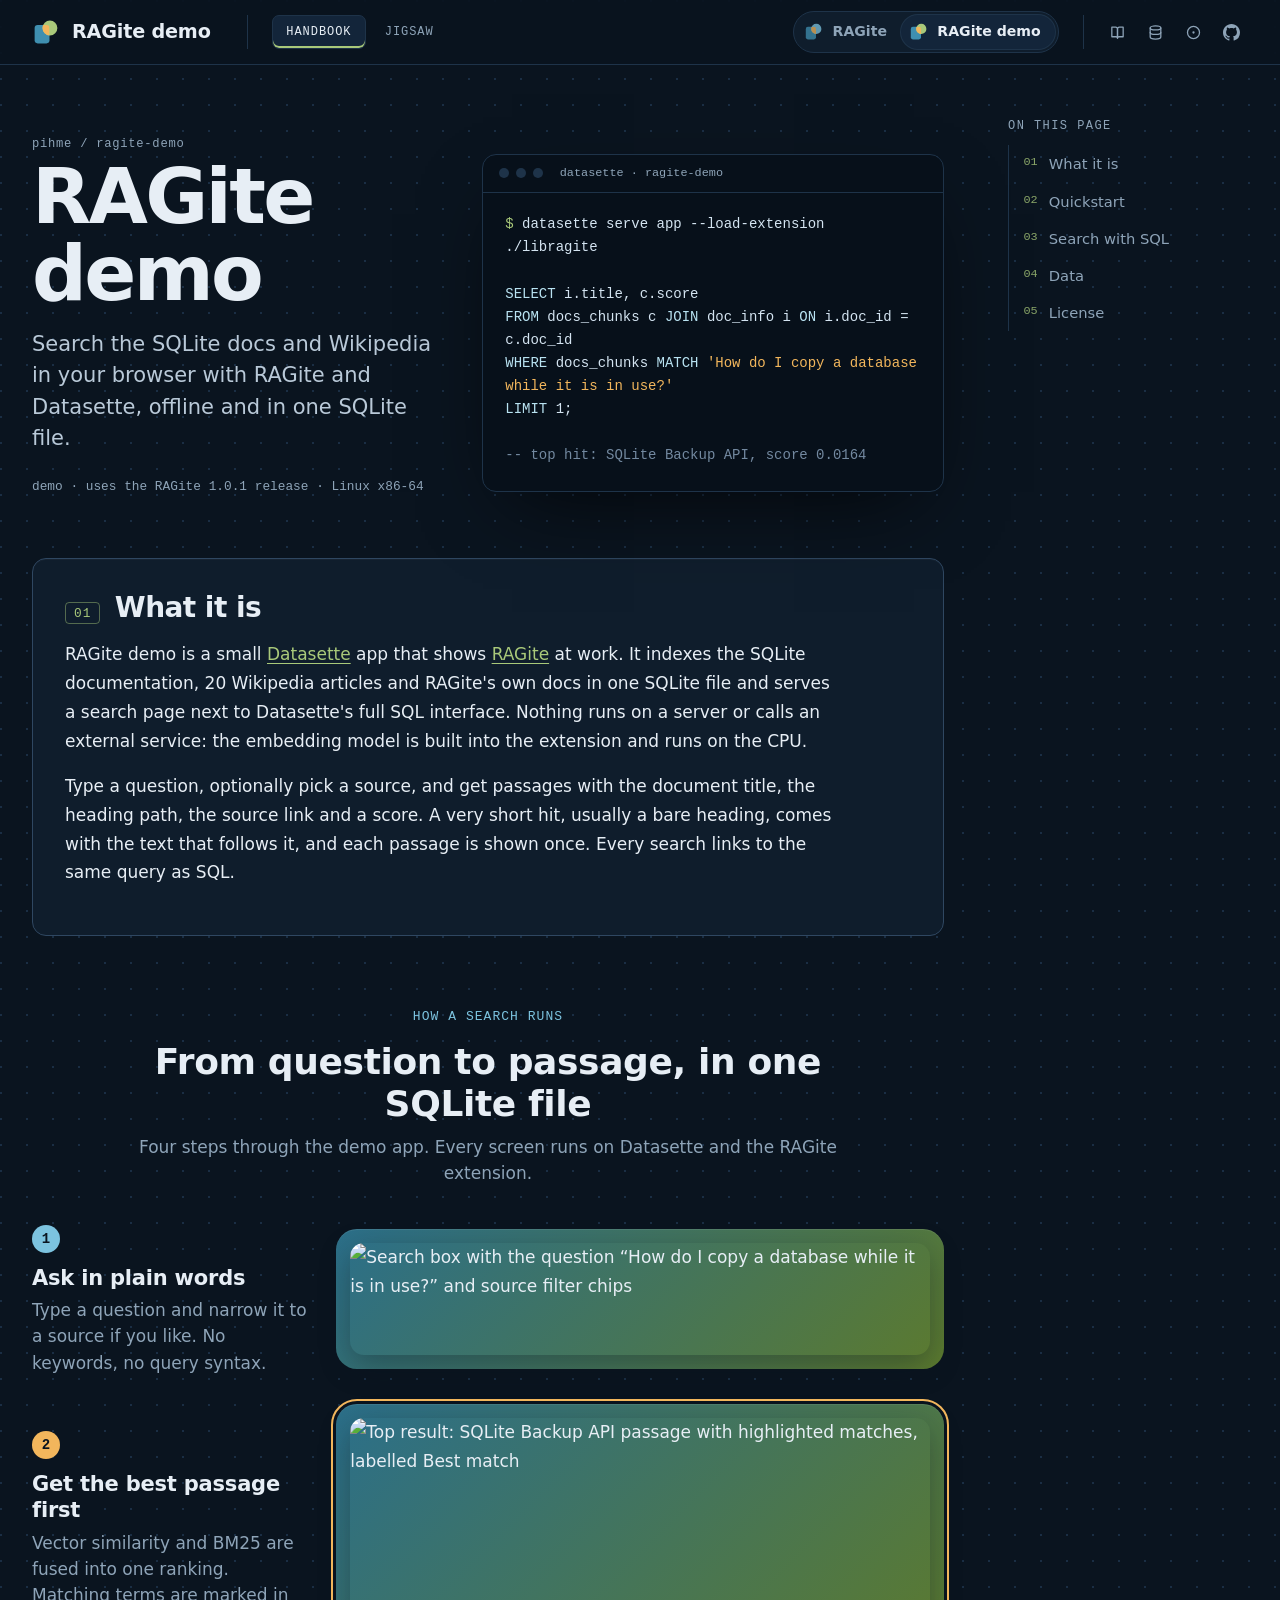
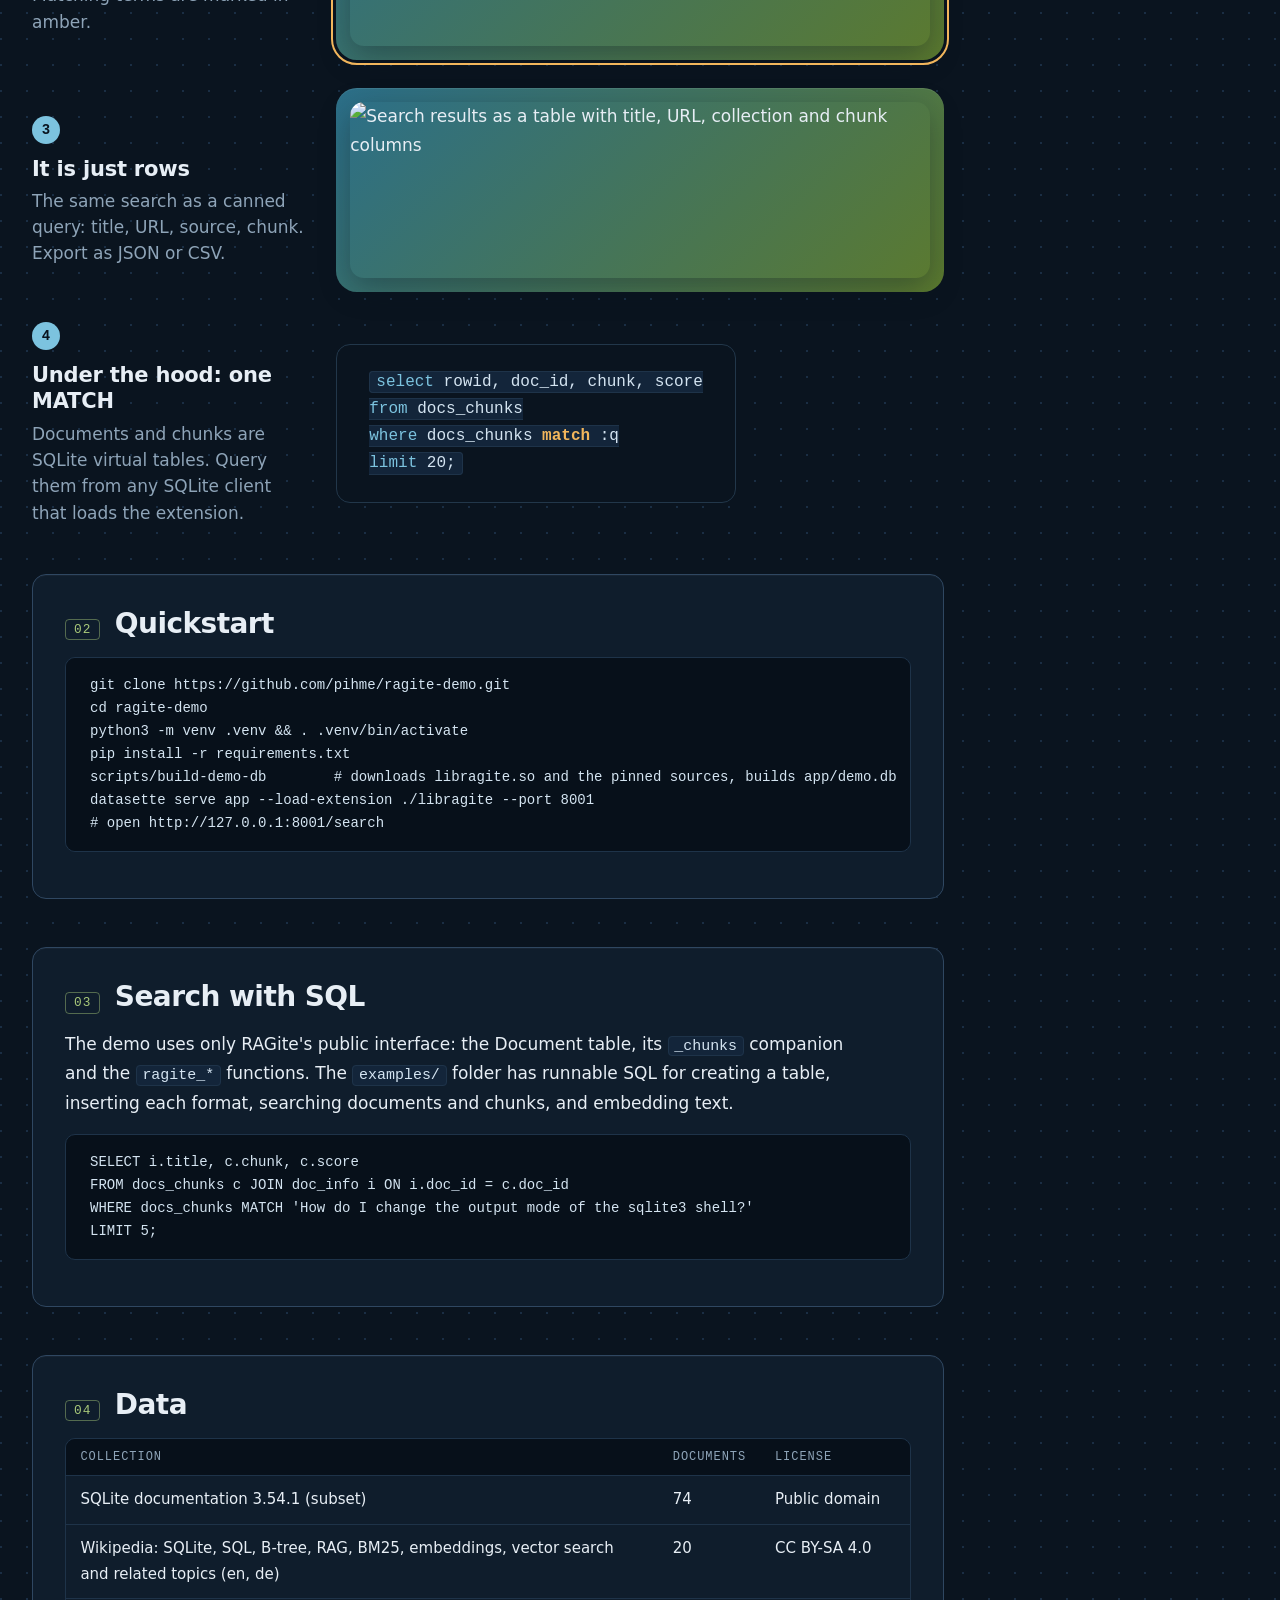
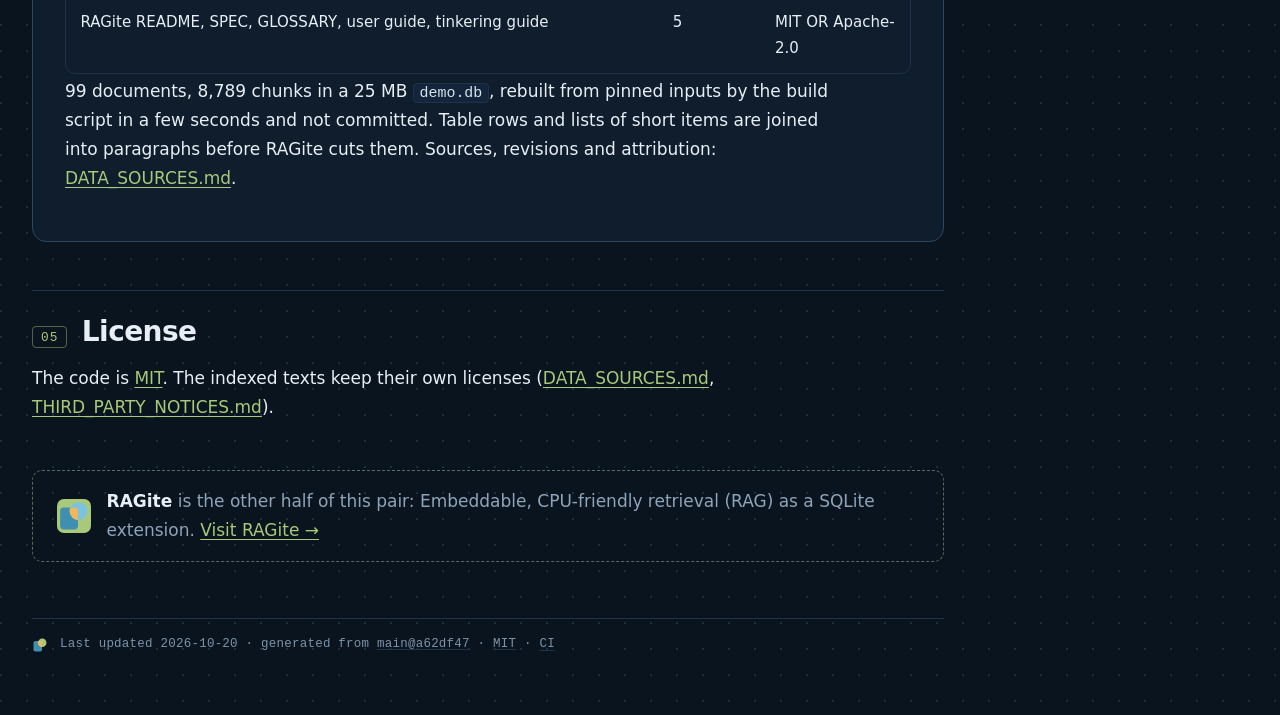
==== index.html @ e9916084 "site: update from a62df47 (ragite-demo 1.0.0, RAGite 1.0.1)" ====
<!doctype html><html lang="en"><head><meta charset="utf-8"><meta name="viewport" content="width=device-width,initial-scale=1"><title>RAGite demo — RAGite search in the browser</title><meta name="description" content="Search the SQLite docs and Wikipedia in your browser with RAGite and Datasette, offline and in one SQLite file."><link rel="icon" href="favicon.ico" sizes="16x16 32x32 48x48"><link rel="icon" href="favicon.svg" type="image/svg+xml"><link rel="icon" href="favicon.png" sizes="32x32" type="image/png"><link rel="apple-touch-icon" href="apple-touch-icon.png"><link rel="manifest" href="site.webmanifest"><meta name="theme-color" content="#0a141f"><meta name="color-scheme" content="dark"><link rel="preload" href="/ragite-demo/assets/space-grotesk.woff2" as="font" type="font/woff2" crossorigin><style>@font-face{font-family:"Space Grotesk";src:url(/ragite-demo/assets/space-grotesk.woff2) format("woff2");font-weight:300 700;font-display:swap}
@font-face{font-family:"Geist";src:url(/ragite-demo/assets/geist.woff2) format("woff2");font-weight:100 900;font-display:swap}
@font-face{font-family:"Geist Mono";src:url(/ragite-demo/assets/geist-mono.woff2) format("woff2");font-weight:100 900;font-display:swap}
:root{color-scheme:dark;
--rg-bg:#0a141f;--rg-bg-dots:#1a2e44;--rg-surface:#0f1d2c;--rg-surface-2:#13253a;--rg-code-bg:#07101a;
--rg-line:#1e3349;--rg-line-strong:#56779a;--rg-header-bg:color-mix(in srgb,var(--rg-bg) 88%,transparent);
--rg-text:#e7eef5;--rg-text-soft:#b9c9d8;--rg-muted:#8ea4b8;--rg-subtle:#7d93a8;
--rg-accent:#a9c97a;--rg-accent-strong:#3f8fb0;--rg-on-accent:#06111b;--rg-link:var(--rg-accent);--rg-focus:var(--rg-accent);
--rg-hit:#f2b65c;--rg-hit-bg:#2f2e29;--rg-on-hit:#0a141f;
--rg-code-text:#d4e4f1;--rg-code-prompt:var(--rg-accent);--rg-code-keyword:#b9e3f2;--rg-code-string:#9fe0b5;--rg-code-comment:#7389a0;
--rg-pair-accent:#7cc3df;
--rg-logo-doc:#3f8fb0;--rg-logo-lens:#7cc3df;--rg-logo-lens-demo:#a9c97a;--rg-logo-hit:#f2b65c;
--rg-font-display:"Space Grotesk",system-ui,-apple-system,"Segoe UI",sans-serif;
--rg-font-body:"Geist",system-ui,-apple-system,"Segoe UI",Roboto,sans-serif;
--rg-font-mono:"Geist Mono",ui-monospace,SFMono-Regular,Menlo,Consolas,monospace;
--rg-fs-hero:clamp(3.5rem,6vw,5.25rem);--rg-fs-1:2.75rem;--rg-fs-2:1.75rem;--rg-fs-3:1.25rem;--rg-fs-lead:1.3125rem;
--rg-fs-body:1.0625rem;--rg-fs-small:.9375rem;--rg-fs-code:.875rem;--rg-fs-label:.75rem;--rg-fs-micro:.78rem;
--rg-space-1:.25rem;--rg-space-2:.5rem;--rg-space-3:.75rem;--rg-space-4:1rem;--rg-space-5:1.5rem;--rg-space-6:2rem;--rg-space-7:3rem;--rg-space-8:4rem;--rg-space-9:6rem;
--rg-radius-xs:4px;--rg-radius-sm:7px;--rg-radius-md:10px;--rg-radius-lg:14px;--rg-radius-pill:999px;--rg-header-h:64px;
/* old short names, kept as aliases for one release */
--acc:var(--rg-accent);--bg:var(--rg-bg);--panel:var(--rg-surface);--panel2:var(--rg-surface-2);--fg:var(--rg-text);--mut:var(--rg-muted);
--line:var(--rg-line);--code:var(--rg-code-bg);--on-acc:var(--rg-on-accent);--sans:var(--rg-font-body);--mono:var(--rg-font-mono)}
*{box-sizing:border-box}html{scroll-behavior:smooth}body{margin:0}
table{width:100%;border-collapse:collapse}img{max-width:100%}
body{background:var(--rg-bg) radial-gradient(circle at 1px 1px,var(--rg-bg-dots) 1px,transparent 1.4px) 0 0/26px 26px;color:var(--rg-text);font:400 var(--rg-fs-body)/1.7 var(--rg-font-body);-webkit-font-smoothing:antialiased}
h1,h2,h3,.tp-brand{font-family:var(--rg-font-display)}
a{color:var(--rg-link);text-underline-offset:.18em;text-decoration-thickness:1px}
code{font-family:var(--rg-font-mono);font-size:.88em}
:focus-visible{outline:2px solid var(--rg-focus);outline-offset:2px}
::selection{background:var(--rg-hit-bg);color:var(--rg-text)}
mark{background:var(--rg-hit-bg);color:inherit;box-shadow:inset 0 -2px 0 var(--rg-hit);border-radius:3px;padding:0 .15em}
.tp-top{position:sticky;top:0;z-index:5;background:var(--rg-header-bg);backdrop-filter:blur(10px);border-bottom:1px solid var(--rg-line)}
.tp-in{max-width:1440px;margin:0 auto;padding:0 var(--rg-space-6);height:var(--rg-header-h);display:flex;align-items:center;gap:var(--rg-space-5)}
.tp-brand{display:flex;align-items:center;gap:.75rem;color:var(--rg-text);text-decoration:none;font-weight:600;font-size:1.2rem;letter-spacing:-.01em;flex:none}
.tp-logo{width:28px;height:28px;flex:none;display:block}
.tp-mark{display:inline-grid;place-items:center;width:2.1rem;height:2.1rem;border-radius:var(--rg-radius-sm);background:var(--rg-accent);color:var(--rg-on-accent);font:700 1.05rem var(--rg-font-mono);flex:none}
.tp-id{display:flex;flex-direction:column;justify-content:center;gap:.05rem;line-height:1.2}.tp-brand .tp-id b{font-weight:600}
.tp-kick{font:500 .64rem var(--rg-font-mono);color:var(--rg-muted);letter-spacing:.07em;text-transform:uppercase;white-space:nowrap}
.tp-tabs{display:flex;gap:var(--rg-space-1);margin-left:var(--rg-space-3);padding-left:var(--rg-space-5);border-left:1px solid var(--rg-line);height:34px;align-items:center}
.tp-tabs a{font:500 var(--rg-fs-label) var(--rg-font-mono);letter-spacing:.08em;text-transform:uppercase;color:var(--rg-muted);text-decoration:none;padding:0 .85rem;height:34px;display:inline-flex;align-items:center;border-radius:var(--rg-radius-sm);border:1px solid transparent;white-space:nowrap}
.tp-tabs a:hover{color:var(--rg-text);border-color:var(--rg-line)}.tp-tabs a.on{color:var(--rg-text);background:var(--rg-surface-2);border-color:var(--rg-line);box-shadow:inset 0 -2px 0 var(--rg-accent)}
.tp-pair{margin-left:auto;display:flex;align-items:center;gap:var(--rg-space-2);height:34px}
.tp-pair-l{font:500 .7rem var(--rg-font-mono);letter-spacing:.1em;text-transform:uppercase;color:var(--rg-muted)}
.tp-seg{display:flex;border:1px solid var(--rg-line);border-radius:var(--rg-radius-pill);padding:3px;background:var(--rg-surface)}
.tp-seg a{display:flex;align-items:center;gap:.45rem;padding:.3rem .9rem .3rem .35rem;border-radius:var(--rg-radius-pill);color:var(--rg-muted);text-decoration:none;font-weight:600;font-size:.88rem;font-family:var(--rg-font-display);white-space:nowrap}
.tp-seg .tp-chip{display:inline-grid;place-items:center;width:1.45rem;height:1.45rem;border-radius:50%;font:700 .72rem var(--rg-font-mono);color:var(--rg-on-accent);opacity:.75}
.tp-seg .tp-chip.tp-logo{width:1.45rem;height:1.45rem;padding:2px;background:none;border-radius:0}
.tp-seg a.on{background:var(--rg-surface-2);color:var(--rg-text);box-shadow:0 0 0 1px var(--rg-line)}.tp-seg a.on .tp-chip{opacity:1}
.tp-ext{display:flex;align-items:center;gap:var(--rg-space-1);padding-left:var(--rg-space-4);border-left:1px solid var(--rg-line);height:34px}
.tp-ib{position:relative;display:inline-grid;place-items:center;width:34px;height:34px;border-radius:var(--rg-radius-sm);color:var(--rg-muted);border:1px solid transparent;text-decoration:none;transition:color .15s,background .15s,border-color .15s}
.tp-ib svg{width:17px;height:17px;display:block}
.tp-ib:hover,.tp-ib:focus-visible{color:var(--rg-text);background:var(--rg-surface);border-color:var(--rg-line);outline:none}
.tp-ib:focus-visible{box-shadow:0 0 0 2px var(--rg-focus)}
.tp-ib::after{content:attr(data-tip);position:absolute;top:calc(100% + 9px);left:50%;transform:translate(-50%,-3px);white-space:nowrap;padding:.28rem .55rem;border-radius:var(--rg-radius-xs);background:var(--rg-text);color:var(--rg-bg);font:500 .72rem/1.3 var(--rg-font-mono);letter-spacing:.02em;opacity:0;pointer-events:none;transition:opacity .12s,transform .12s;z-index:9}
.tp-ib:hover::after,.tp-ib:focus-visible::after{opacity:1;transform:translate(-50%,0)}
.tp-ext .tp-ib:last-child::after{left:auto;right:0;transform:translate(0,-3px)}.tp-ext .tp-ib:last-child:hover::after,.tp-ext .tp-ib:last-child:focus-visible::after{transform:none}
.tp-wrap{max-width:1440px;margin:0 auto;padding:0 var(--rg-space-6);display:grid;grid-template-columns:minmax(0,1fr) 240px;gap:var(--rg-space-8)}
main{min-width:0;padding:var(--rg-space-7) 0 var(--rg-space-8)}
.tp-toc{position:sticky;top:var(--rg-header-h);align-self:start;padding:3.4rem 0 var(--rg-space-6);max-height:calc(100vh - var(--rg-header-h));overflow:auto}
.tp-toc h4{font:500 var(--rg-fs-label) var(--rg-font-mono);letter-spacing:.12em;text-transform:uppercase;color:var(--rg-muted);margin:0 0 var(--rg-space-3)}
.tp-toc a{display:flex;gap:.7rem;padding:.38rem 0 .38rem .9rem;border-left:1px solid var(--rg-line);color:var(--rg-muted);text-decoration:none;font-size:.92rem}
.tp-toc a b{font:500 .74rem/1.9 var(--rg-font-mono);color:var(--rg-accent);opacity:.8}.tp-toc a:hover{color:var(--rg-text);border-left-color:var(--rg-accent)}
.crumb{font:500 .76rem var(--rg-font-mono);letter-spacing:.06em;color:var(--rg-muted);text-transform:lowercase}.crumb a{color:var(--rg-muted)}
h1{font-size:var(--rg-fs-1);font-weight:700;letter-spacing:-.03em;line-height:1.05;margin:var(--rg-space-2) 0 var(--rg-space-4)}
.lead{font-size:var(--rg-fs-lead);line-height:1.5;color:var(--rg-text-soft);max-width:46rem;margin:0 0 var(--rg-space-5);font-weight:400}
section{margin-top:var(--rg-space-7);padding:var(--rg-space-6);background:var(--rg-surface);border:1px solid color-mix(in srgb,var(--rg-line) 70%,var(--rg-line-strong));border-radius:var(--rg-radius-lg);box-shadow:inset 0 1px 0 rgba(255,255,255,.03)}
section.plain{background:none;border:0;border-top:1px solid var(--rg-line);border-radius:0;box-shadow:none;padding:var(--rg-space-5) 0 0}
section p{max-width:72ch}
h2{font-size:var(--rg-fs-2);font-weight:600;line-height:1.2;letter-spacing:-.02em;margin:0 0 var(--rg-space-4);display:flex;align-items:baseline;gap:.9rem}
h2 .num{font:500 .8rem var(--rg-font-mono);color:var(--rg-accent);letter-spacing:.08em;padding:.15rem .5rem;border:1px solid color-mix(in srgb,var(--rg-accent) 45%,transparent);border-radius:var(--rg-radius-xs)}
h3{font-size:var(--rg-fs-3);font-weight:600;line-height:1.3;letter-spacing:-.01em;margin:var(--rg-space-4) 0 var(--rg-space-1)}
p{margin:.2rem 0 var(--rg-space-4)}
.grid{display:grid;grid-template-columns:1fr 1fr;gap:var(--rg-space-4)}.card{padding:var(--rg-space-4) var(--rg-space-5);border:1px solid var(--rg-line);border-radius:var(--rg-radius-md);background:var(--rg-code-bg)}
.card h3{margin:0 0 var(--rg-space-1);color:var(--rg-accent)}.card p{margin:0;color:var(--rg-muted);font-size:var(--rg-fs-small)}
pre{background:var(--rg-code-bg);border:1px solid var(--rg-line);border-radius:var(--rg-radius-md);padding:var(--rg-space-4) var(--rg-space-5);font-size:var(--rg-fs-code);line-height:1.65;overflow-x:auto;position:relative;tab-size:2}
pre code{font-size:inherit;color:var(--rg-code-text)}
p code,li code,td code{background:var(--rg-surface-2);color:var(--rg-code-text);padding:.08em .38em;border-radius:var(--rg-radius-xs);border:1px solid var(--rg-line)}
.tbl{overflow-x:auto;border:1px solid var(--rg-line);border-radius:var(--rg-radius-md)}
th,td{text-align:left;padding:.7rem .9rem;border-bottom:1px solid var(--rg-line);vertical-align:top;font-size:var(--rg-fs-small)}
th{font:500 var(--rg-fs-label) var(--rg-font-mono);letter-spacing:.08em;text-transform:uppercase;color:var(--rg-muted);background:var(--rg-code-bg)}tr:last-child td{border-bottom:0}
@media(min-width:1101px){td:first-child code{white-space:nowrap}}
.note{border:1px solid color-mix(in srgb,var(--rg-accent) 40%,transparent);background:color-mix(in srgb,var(--rg-accent) 8%,transparent);border-left:3px solid var(--rg-accent);border-radius:var(--rg-radius-md);padding:var(--rg-space-4) var(--rg-space-5);font-size:var(--rg-fs-small)}
.note strong{color:var(--rg-text)}
.note--caution{border-color:var(--rg-line-strong);border-left-color:var(--rg-hit)}
.badges{font:500 .8rem var(--rg-font-mono);color:var(--rg-muted)}
.rg-btn{display:inline-flex;align-items:center;gap:.5rem;height:40px;padding:0 1rem;border-radius:var(--rg-radius-sm);font:600 .9375rem/1 var(--rg-font-display);text-decoration:none;border:1px solid transparent}
.rg-btn--primary{background:var(--rg-accent);color:var(--rg-on-accent)}.rg-btn--primary:hover{background:color-mix(in srgb,var(--rg-accent) 85%,var(--rg-text))}
.rg-btn--secondary{color:var(--rg-text);border-color:var(--rg-line-strong);background:transparent}.rg-btn--secondary:hover{background:var(--rg-surface-2)}
footer{margin-top:3.5rem;padding-top:var(--rg-space-4);border-top:1px solid var(--rg-line);color:var(--rg-subtle);font:400 var(--rg-fs-micro)/1.6 var(--rg-font-mono);letter-spacing:.02em;display:flex;align-items:center;gap:var(--rg-space-3)}
footer .tp-logo{width:16px;height:16px}
footer a{color:inherit;text-decoration-color:var(--rg-line)}footer a:hover{color:var(--rg-text)}footer code{font-size:inherit}
.tp-ci{color:inherit;text-decoration:underline;text-decoration-color:var(--rg-line);text-underline-offset:.25em}
.tp-hero{display:grid;grid-template-columns:minmax(0,1fr) minmax(0,1.15fr);gap:var(--rg-space-7);align-items:center;padding:var(--rg-space-5) 0 0}
.tp-hero h1{font-size:var(--rg-fs-hero);line-height:1;letter-spacing:-.035em}
.tp-con{border:1px solid var(--rg-line);border-radius:var(--rg-radius-lg);background:var(--rg-code-bg);box-shadow:0 30px 80px -30px rgba(0,0,0,.8);overflow:hidden}
.tp-con-h{display:flex;align-items:center;gap:.45rem;padding:.7rem 1rem;border-bottom:1px solid var(--rg-line);font:500 .74rem var(--rg-font-mono);color:var(--rg-muted)}
.tp-con-h i{width:.62rem;height:.62rem;border-radius:50%;background:var(--rg-line)}.tp-con-h span{margin-left:.6rem}
.tp-con pre{margin:0;border:0;border-radius:0;background:transparent;padding:1.3rem 1.4rem 1.5rem;font-size:var(--rg-fs-code);white-space:pre-wrap;overflow-wrap:anywhere}
@media(max-width:1360px){.tp-pair-l{display:none}}@media(max-width:1280px){.tp-kick{display:none}}
.tp-con .pr{color:var(--rg-code-prompt)}.tp-con .kw{color:var(--rg-code-keyword)}.tp-con .str{color:var(--rg-code-string)}.tp-con .cm{color:var(--rg-code-comment)}.tp-con .hit{color:var(--rg-hit)}
.tp-pairnote{display:flex;align-items:center;gap:var(--rg-space-4);margin-top:var(--rg-space-7);padding:var(--rg-space-4) var(--rg-space-5);border:1px dashed color-mix(in srgb,var(--rg-accent) 40%,var(--rg-line));border-radius:var(--rg-radius-md);color:var(--rg-muted)}
.tp-pairnote b{color:var(--rg-text)}.tp-pairnote .tp-logo{width:2.1rem;height:2.1rem}
@media(max-width:1100px){.tp-wrap{grid-template-columns:minmax(0,1fr)}.tp-toc{display:none}.tp-hero{grid-template-columns:minmax(0,1fr)}.tp-kick{display:none}
.tp-pair-l{display:none}.tp-seg a{padding:.3rem .35rem;font-size:0;gap:0}.tp-tabs{margin-left:0;padding-left:var(--rg-space-3)}.tp-tabs a{padding:0 .55rem}.tp-in{gap:var(--rg-space-3)}.tp-ext{padding-left:var(--rg-space-2)}}
@media(max-width:760px){.tp-in{height:auto;flex-wrap:wrap;padding:var(--rg-space-2) var(--rg-space-4);gap:var(--rg-space-2) var(--rg-space-3)}
.tp-tabs{order:3;width:100%;margin:0;padding:0;border:0;overflow-x:auto}.tp-pair{margin-left:auto}.tp-pair-l{display:none}
.tp-seg a{padding:.3rem .35rem;font-size:0;gap:0}.tp-ext{padding-left:0;border-left:0;gap:0}.tp-ib{width:30px}.tp-wrap{padding:0 var(--rg-space-4)}
.grid{grid-template-columns:1fr}section{padding:var(--rg-space-5)}section.plain{padding:var(--rg-space-5) 0 0}pre{font-size:.8125rem}.tp-toc{top:0}}
@media(prefers-reduced-motion:reduce){html{scroll-behavior:auto}*{transition:none!important}}

.rg-flow{--f-navy:var(--rg-bg);--f-teal:#2b6f8a;--f-cyan:#7cc3df;--f-amber:var(--rg-hit);--f-olive:#5c7a2e;--f-olive-2:#a9c97a;
  --f-ink:var(--rg-text);--f-muted:var(--rg-muted);--f-line:var(--rg-line);--f-surface:var(--rg-surface);font-family:var(--rg-font-body);color:var(--f-ink)}
section.rg-flow{margin-top:var(--rg-space-8);padding:0;background:none;border:0;border-radius:0;box-shadow:none}
.rg-flow__head{max-width:760px;margin:0 auto 36px;text-align:center}.rg-flow__head p{max-width:none}
.rg-flow__eyebrow{font:500 13px/1 var(--rg-font-mono);letter-spacing:.08em;text-transform:uppercase;color:var(--f-cyan)}
.rg-flow h2{display:block;font:700 36px/1.15 var(--rg-font-display);margin:12px 0 10px;letter-spacing:-.01em}
.rg-flow__head p{margin:0;color:var(--f-muted);font-size:17px;line-height:1.55}
.rg-flow__steps{list-style:none;margin:0;padding:0;counter-reset:s;display:grid;gap:28px}
.rg-flow__step{counter-increment:s;display:grid;grid-template-columns:minmax(260px,1fr) 2.2fr;gap:28px;align-items:center}
.rg-flow__text h3{font:600 21px/1.25 var(--rg-font-display);margin:0 0 6px}
.rg-flow__text p{margin:0;color:var(--f-muted);line-height:1.55}
.rg-flow__text::before{content:counter(s);display:inline-grid;place-items:center;width:28px;height:28px;border-radius:14px;margin-bottom:12px;
  font:600 14px/1 var(--rg-font-mono);color:var(--f-navy);background:var(--f-cyan)}
.rg-flow__step--hit .rg-flow__text::before{background:var(--f-amber)}
.rg-flow__shot{margin:0;padding:14px;border-radius:21px;background:linear-gradient(135deg,var(--f-teal),var(--f-olive));box-shadow:0 1px 0 rgba(255,255,255,.08) inset}
.rg-flow__shot img{display:block;width:100%;height:auto;border-radius:14px;box-shadow:0 10px 30px rgba(10,20,31,.35)}
.rg-flow__step--hit .rg-flow__shot{outline:2px solid var(--f-amber);outline-offset:3px}
.rg-flow__code{margin:0;padding:22px 24px;border-radius:14px;background:var(--f-navy);color:#d7e6ef;font:14px/1.6 var(--rg-font-mono);overflow:auto;border:1px solid #22374a}
.rg-flow__code .k{color:var(--f-cyan)}.rg-flow__code .m{color:var(--f-amber);font-weight:600}
.rg-flow__cta{text-align:center;margin-top:32px;max-width:none}
.rg-flow__cta a{color:var(--f-cyan);font-weight:600}
.rg-flow--compact .rg-flow__steps{grid-template-columns:repeat(3,1fr);align-items:start}
.rg-flow--compact .rg-flow__step{grid-template-columns:1fr;gap:16px}
.rg-flow--compact .rg-flow__step .rg-flow__shot{order:-1;padding:10px;border-radius:14px}
.rg-flow--compact .rg-flow__shot img{border-radius:7px;aspect-ratio:826/325;object-fit:contain;object-position:center;background:var(--rg-bg)}
.rg-flow--compact .rg-flow__text h3{font-size:19px}
@media (max-width:900px){.rg-flow h2{font-size:28px}
 .rg-flow__step,.rg-flow--compact .rg-flow__steps{grid-template-columns:1fr}
 .rg-flow__step .rg-flow__shot{order:-1}}
.rg-flow__step--code .rg-flow__code{justify-self:start;width:max-content;max-width:100%;padding:24px 32px;font-size:16px;line-height:1.7}
@media (max-width:900px){.rg-flow__step--code{grid-template-columns:1fr}.rg-flow__step--code .rg-flow__code{width:auto;font-size:14px;padding:18px 20px}}

.period{max-width:none}.period h2{font:700 1.5rem var(--rg-font-display);letter-spacing:-.02em}
.period p{font:1.12rem/1.85 var(--rg-font-body);color:var(--rg-text-soft)}
.period p::first-letter{float:none;font-size:inherit;line-height:inherit;padding:0;color:inherit;font-weight:inherit}
.tp-page h1{font-size:var(--rg-fs-1)}
.pz-piece:not(.pz-here) path{stroke:var(--rg-surface);stroke-width:1.5}.pz-here path{stroke:#a9c97a;stroke-width:3px}.pz text{font-family:var(--rg-font-mono)}.pz .pz-cap{font:500 14px var(--rg-font-mono);fill:var(--rg-muted)}
.pz-isle{fill-opacity:.12}
.pzw{padding:var(--rg-space-6);border:1px solid var(--rg-line);border-radius:var(--rg-radius-lg);background:var(--rg-surface);display:flex;justify-content:center}
.jig{max-width:none;grid-template-columns:1fr 1fr;gap:var(--rg-space-5)}
.jc{background:var(--rg-surface);border-color:var(--rg-line);border-radius:var(--rg-radius-lg);padding:1.3rem 1.5rem 1.4rem 5.2rem}
.jc::after,.jc::before{display:none}
.jc-here{border-color:color-mix(in srgb,var(--pa) 70%,var(--rg-line))}
.jc-m{border-radius:var(--rg-radius-sm);font-family:var(--rg-font-mono);color:var(--rg-on-accent)}
.jc h3 a{color:var(--rg-text)}.jc-r{font:500 .7rem/1.7 var(--rg-font-mono);letter-spacing:.08em;text-transform:uppercase;color:var(--rg-text);border-color:var(--pa)}
.jc-x{font:1rem/1.75 var(--rg-font-body);color:var(--rg-text-soft)}
@media(max-width:760px){.jig{grid-template-columns:1fr}}
</style></head><body><header class="tp-top"><div class="tp-in"><a class="tp-brand" href="./"><svg class="tp-logo" viewBox="0 0 64 64" width="28" height="28" aria-hidden="true" focusable="false"><defs><clipPath id="rg-doc"><path d="M13 16H33A7 7 0 0 1 40 23V51A7 7 0 0 1 33 58H13A7 7 0 0 1 6 51V23A7 7 0 0 1 13 16Z"/></clipPath></defs><path fill="var(--rg-logo-doc)" d="M13 16H33A7 7 0 0 1 40 23V51A7 7 0 0 1 33 58H13A7 7 0 0 1 6 51V23A7 7 0 0 1 13 16Z"/><path fill="var(--rg-logo-lens-demo)" d="M24 23A17 17 0 1 0 58 23A17 17 0 1 0 24 23Z"/><path fill="var(--rg-logo-hit)" d="M24 23A17 17 0 1 0 58 23A17 17 0 1 0 24 23Z" clip-path="url(#rg-doc)"/></svg><span class="tp-id"><b>RAGite demo</b><span class="tp-kick">Datasette · SQLite · RAGite</span></span></a><nav class="tp-tabs" aria-label="Site"><a href="" class="on" aria-current="page">Handbook</a><a href="jigsaw/">Jigsaw</a></nav><div class="tp-pair"><span class="tp-pair-l">pair</span><nav class="tp-seg" aria-label="Sibling sites"><a href="https://pihme.github.io/ragite/"><svg class="tp-chip tp-logo" viewBox="0 0 64 64" width="24" height="24" aria-hidden="true" focusable="false"><defs><clipPath id="rg-doc-chip-ragite"><path d="M13 16H33A7 7 0 0 1 40 23V51A7 7 0 0 1 33 58H13A7 7 0 0 1 6 51V23A7 7 0 0 1 13 16Z"/></clipPath></defs><path fill="var(--rg-logo-doc)" d="M13 16H33A7 7 0 0 1 40 23V51A7 7 0 0 1 33 58H13A7 7 0 0 1 6 51V23A7 7 0 0 1 13 16Z"/><path fill="var(--rg-logo-lens)" d="M24 23A17 17 0 1 0 58 23A17 17 0 1 0 24 23Z"/><path fill="var(--rg-logo-hit)" d="M24 23A17 17 0 1 0 58 23A17 17 0 1 0 24 23Z" clip-path="url(#rg-doc-chip-ragite)"/></svg>RAGite</a><a href="https://pihme.github.io/ragite-demo/" class="on" aria-current="true"><svg class="tp-chip tp-logo" viewBox="0 0 64 64" width="24" height="24" aria-hidden="true" focusable="false"><defs><clipPath id="rg-doc-chip-ragite-demo"><path d="M13 16H33A7 7 0 0 1 40 23V51A7 7 0 0 1 33 58H13A7 7 0 0 1 6 51V23A7 7 0 0 1 13 16Z"/></clipPath></defs><path fill="var(--rg-logo-doc)" d="M13 16H33A7 7 0 0 1 40 23V51A7 7 0 0 1 33 58H13A7 7 0 0 1 6 51V23A7 7 0 0 1 13 16Z"/><path fill="var(--rg-logo-lens-demo)" d="M24 23A17 17 0 1 0 58 23A17 17 0 1 0 24 23Z"/><path fill="var(--rg-logo-hit)" d="M24 23A17 17 0 1 0 58 23A17 17 0 1 0 24 23Z" clip-path="url(#rg-doc-chip-ragite-demo)"/></svg>RAGite demo</a></nav></div><nav class="tp-ext" aria-label="Project links"><a class="tp-ib" href="https://github.com/pihme/ragite-demo#readme" aria-label="Readme" data-tip="Readme"><svg viewBox="0 0 24 24" fill="none" stroke="currentColor" stroke-width="1.8" stroke-linecap="round" stroke-linejoin="round" aria-hidden="true" focusable="false"><path d="M4 4.5h5.5A2.5 2.5 0 0 1 12 7v13a2 2 0 0 0-2-2H4z"/><path d="M20 4.5h-5.5A2.5 2.5 0 0 0 12 7v13a2 2 0 0 1 2-2h6z"/></svg></a><a class="tp-ib" href="https://github.com/pihme/ragite-demo/blob/main/DATA_SOURCES.md" aria-label="Data sources" data-tip="Data sources"><svg viewBox="0 0 24 24" fill="none" stroke="currentColor" stroke-width="1.8" stroke-linecap="round" stroke-linejoin="round" aria-hidden="true" focusable="false"><ellipse cx="12" cy="5.5" rx="7.5" ry="2.8"/><path d="M4.5 5.5v13c0 1.55 3.36 2.8 7.5 2.8s7.5-1.25 7.5-2.8v-13"/><path d="M4.5 12c0 1.55 3.36 2.8 7.5 2.8s7.5-1.25 7.5-2.8"/></svg></a><a class="tp-ib" href="https://github.com/pihme/ragite-demo/issues" aria-label="Issues" data-tip="Issues"><svg viewBox="0 0 24 24" fill="none" stroke="currentColor" stroke-width="1.8" stroke-linecap="round" stroke-linejoin="round" aria-hidden="true" focusable="false"><circle cx="12" cy="12" r="8.5"/><circle cx="12" cy="12" r="1.6" fill="currentColor" stroke="none"/></svg></a><a class="tp-ib" href="https://github.com/pihme/ragite-demo" aria-label="GitHub repository" data-tip="GitHub repository"><svg viewBox="0 0 16 16" fill="currentColor" aria-hidden="true" focusable="false"><path d="M8 0C3.58 0 0 3.58 0 8c0 3.54 2.29 6.53 5.47 7.59.4.07.55-.17.55-.38 0-.19-.01-.82-.01-1.49-2.01.37-2.53-.49-2.69-.94-.09-.23-.48-.94-.82-1.13-.28-.15-.68-.52-.01-.53.63-.01 1.08.58 1.23.82.72 1.21 1.87.87 2.33.66.07-.52.28-.87.51-1.07-1.78-.2-3.64-.89-3.64-3.95 0-.87.31-1.59.82-2.15-.08-.2-.36-1.02.08-2.12 0 0 .67-.21 2.2.82.64-.18 1.32-.27 2-.27.68 0 1.36.09 2 .27 1.53-1.04 2.2-.82 2.2-.82.44 1.1.16 1.92.08 2.12.51.56.82 1.27.82 2.15 0 3.07-1.87 3.75-3.65 3.95.29.25.54.73.54 1.48 0 1.07-.01 1.93-.01 2.2 0 .21.15.46.55.38A8.013 8.013 0 0016 8c0-4.42-3.58-8-8-8z"/></svg></a></nav></div></header><div class="tp-wrap"><main><div class="tp-hero"><div><div class="crumb">pihme / ragite-demo</div><h1>RAGite demo</h1><p class="lead">Search the SQLite docs and Wikipedia in your browser with RAGite and Datasette, offline and in one SQLite file.</p>
<p class="badges">demo · uses the RAGite 1.0.1 release · Linux x86-64</p></div>
<div class="tp-con"><div class="tp-con-h"><i></i><i></i><i></i><span>datasette · ragite-demo</span></div><pre><code><span class="pr">$</span> datasette serve app --load-extension ./libragite

<span class="kw">SELECT</span> i.title, c.score
<span class="kw">FROM</span> docs_chunks c <span class="kw">JOIN</span> doc_info i <span class="kw">ON</span> i.doc_id = c.doc_id
<span class="kw">WHERE</span> docs_chunks <span class="kw">MATCH</span> <span class="hit">'How do I copy a database while it is in use?'</span>
<span class="kw">LIMIT</span> 1;

<span class="cm">-- top hit: SQLite Backup API, score 0.0164</span></code></pre></div></div>
<section id="what"><h2><span class="num">01</span>What it is</h2><p>RAGite demo is a small <a href="https://datasette.io/">Datasette</a> app that shows <a href="https://github.com/pihme/ragite">RAGite</a> at work. It indexes the SQLite documentation, 20 Wikipedia articles and RAGite's own docs in one SQLite file and serves a search page next to Datasette's full SQL interface. Nothing runs on a server or calls an external service: the embedding model is built into the extension and runs on the CPU.</p><p>Type a question, optionally pick a source, and get passages with the document title, the heading path, the source link and a score. A very short hit, usually a bare heading, comes with the text that follows it, and each passage is shown once. Every search links to the same query as SQL.</p></section><section class="rg-flow" id="how-it-works" aria-labelledby="flow-title">
<div class="rg-flow__head"><span class="rg-flow__eyebrow">How a search runs</span>
<h2 id="flow-title">From question to passage, in one SQLite file</h2>
<p>Four steps through the demo app. Every screen runs on Datasette and the RAGite extension.</p></div>
<ol class="rg-flow__steps">
<li class="rg-flow__step"><div class="rg-flow__text"><h3>Ask in plain words</h3><p>Type a question and narrow it to a source if you like. No keywords, no query syntax.</p></div>
<figure class="rg-flow__shot"><img src="/ragite-demo/assets/flow/step1-query@2x.webp" width="826" height="160" loading="lazy" alt="Search box with the question “How do I copy a database while it is in use?” and source filter chips"></figure></li>
<li class="rg-flow__step rg-flow__step--hit"><div class="rg-flow__text"><h3>Get the best passage first</h3><p>Vector similarity and BM25 are fused into one ranking. Matching terms are marked in amber.</p></div>
<figure class="rg-flow__shot"><img src="/ragite-demo/assets/flow/step2-ranked-hit@2x.webp" width="826" height="325" loading="lazy" alt="Top result: SQLite Backup API passage with highlighted matches, labelled Best match"></figure></li>
<li class="rg-flow__step"><div class="rg-flow__text"><h3>It is just rows</h3><p>The same search as a canned query: title, URL, source, chunk. Export as JSON or CSV.</p></div>
<figure class="rg-flow__shot"><img src="/ragite-demo/assets/flow/step3-sql-rows@2x.webp" width="826" height="251" loading="lazy" alt="Search results as a table with title, URL, collection and chunk columns"></figure></li>
<li class="rg-flow__step rg-flow__step--code"><div class="rg-flow__text"><h3>Under the hood: one MATCH</h3><p>Documents and chunks are SQLite virtual tables. Query them from any SQLite client that loads the extension.</p></div>
<pre class="rg-flow__code"><code><span class="k">select</span> rowid, doc_id, chunk, score
<span class="k">from</span> docs_chunks
<span class="k">where</span> docs_chunks <span class="m">match</span> :q
<span class="k">limit</span> 20;</code></pre></li>
</ol></section><section id="quickstart"><h2><span class="num">02</span>Quickstart</h2><pre><code>git clone https://github.com/pihme/ragite-demo.git
cd ragite-demo
python3 -m venv .venv &amp;&amp; . .venv/bin/activate
pip install -r requirements.txt
scripts/build-demo-db        # downloads libragite.so and the pinned sources, builds app/demo.db
datasette serve app --load-extension ./libragite --port 8001
# open http://127.0.0.1:8001/search</code></pre></section><section id="sql"><h2><span class="num">03</span>Search with SQL</h2><p>The demo uses only RAGite's public interface: the Document table, its <code>_chunks</code> companion and the <code>ragite_*</code> functions. The <code>examples/</code> folder has runnable SQL for creating a table, inserting each format, searching documents and chunks, and embedding text.</p><pre><code>SELECT i.title, c.chunk, c.score
FROM docs_chunks c JOIN doc_info i ON i.doc_id = c.doc_id
WHERE docs_chunks MATCH &#x27;How do I change the output mode of the sqlite3 shell?&#x27;
LIMIT 5;</code></pre></section><section id="data"><h2><span class="num">04</span>Data</h2><div class="tbl"><table><thead><tr><th>Collection</th><th>Documents</th><th>License</th></tr></thead><tbody><tr><td>SQLite documentation 3.54.1 (subset)</td><td>74</td><td>Public domain</td></tr><tr><td>Wikipedia: SQLite, SQL, B-tree, RAG, BM25, embeddings, vector search and related topics (en, de)</td><td>20</td><td>CC BY-SA 4.0</td></tr><tr><td>RAGite README, SPEC, GLOSSARY, user guide, tinkering guide</td><td>5</td><td>MIT OR Apache-2.0</td></tr></tbody></table></div><p>99 documents, 8,789 chunks in a 25 MB <code>demo.db</code>, rebuilt from pinned inputs by the build script in a few seconds and not committed. Table rows and lists of short items are joined into paragraphs before RAGite cuts them. Sources, revisions and attribution: <a href="https://github.com/pihme/ragite-demo/blob/main/DATA_SOURCES.md">DATA_SOURCES.md</a>.</p></section><section id="license" class="plain"><h2><span class="num">05</span>License</h2><p>The code is <a href="https://github.com/pihme/ragite-demo/blob/main/LICENSE">MIT</a>. The indexed texts keep their own licenses (<a href="https://github.com/pihme/ragite-demo/blob/main/DATA_SOURCES.md">DATA_SOURCES.md</a>, <a href="https://github.com/pihme/ragite-demo/blob/main/THIRD_PARTY_NOTICES.md">THIRD_PARTY_NOTICES.md</a>).</p></section><div class="tp-pairnote"><svg class="tp-mark tp-logo" viewBox="0 0 64 64" width="34" height="34" aria-hidden="true" focusable="false"><defs><clipPath id="rg-doc-note"><path d="M13 16H33A7 7 0 0 1 40 23V51A7 7 0 0 1 33 58H13A7 7 0 0 1 6 51V23A7 7 0 0 1 13 16Z"/></clipPath></defs><path fill="var(--rg-logo-doc)" d="M13 16H33A7 7 0 0 1 40 23V51A7 7 0 0 1 33 58H13A7 7 0 0 1 6 51V23A7 7 0 0 1 13 16Z"/><path fill="var(--rg-logo-lens)" d="M24 23A17 17 0 1 0 58 23A17 17 0 1 0 24 23Z"/><path fill="var(--rg-logo-hit)" d="M24 23A17 17 0 1 0 58 23A17 17 0 1 0 24 23Z" clip-path="url(#rg-doc-note)"/></svg><span><b>RAGite</b> is the other half of this pair: Embeddable, CPU-friendly retrieval (RAG) as a SQLite extension. <a href="https://pihme.github.io/ragite/">Visit RAGite →</a></span></div><footer><svg class="tp-logo" viewBox="0 0 64 64" width="16" height="16" aria-hidden="true" focusable="false"><defs><clipPath id="rg-doc-foot"><path d="M13 16H33A7 7 0 0 1 40 23V51A7 7 0 0 1 33 58H13A7 7 0 0 1 6 51V23A7 7 0 0 1 13 16Z"/></clipPath></defs><path fill="var(--rg-logo-doc)" d="M13 16H33A7 7 0 0 1 40 23V51A7 7 0 0 1 33 58H13A7 7 0 0 1 6 51V23A7 7 0 0 1 13 16Z"/><path fill="var(--rg-logo-lens-demo)" d="M24 23A17 17 0 1 0 58 23A17 17 0 1 0 24 23Z"/><path fill="var(--rg-logo-hit)" d="M24 23A17 17 0 1 0 58 23A17 17 0 1 0 24 23Z" clip-path="url(#rg-doc-foot)"/></svg><span>Last updated 2026-10-20 · generated from <a href="https://github.com/pihme/ragite-demo/tree/a62df47"><code>main@a62df47</code></a> · <a href="https://github.com/pihme/ragite-demo/blob/main/LICENSE">MIT</a> · <a class="tp-ci" href="https://github.com/pihme/ragite-demo/actions/workflows/ci.yml" title="CI workflow runs on GitHub Actions">CI</a></span></footer></main><aside class="tp-toc"><h4>On this page</h4><a href="#what"><b>01</b>What it is</a><a href="#quickstart"><b>02</b>Quickstart</a><a href="#sql"><b>03</b>Search with SQL</a><a href="#data"><b>04</b>Data</a><a href="#license"><b>05</b>License</a></aside></div></body></html>
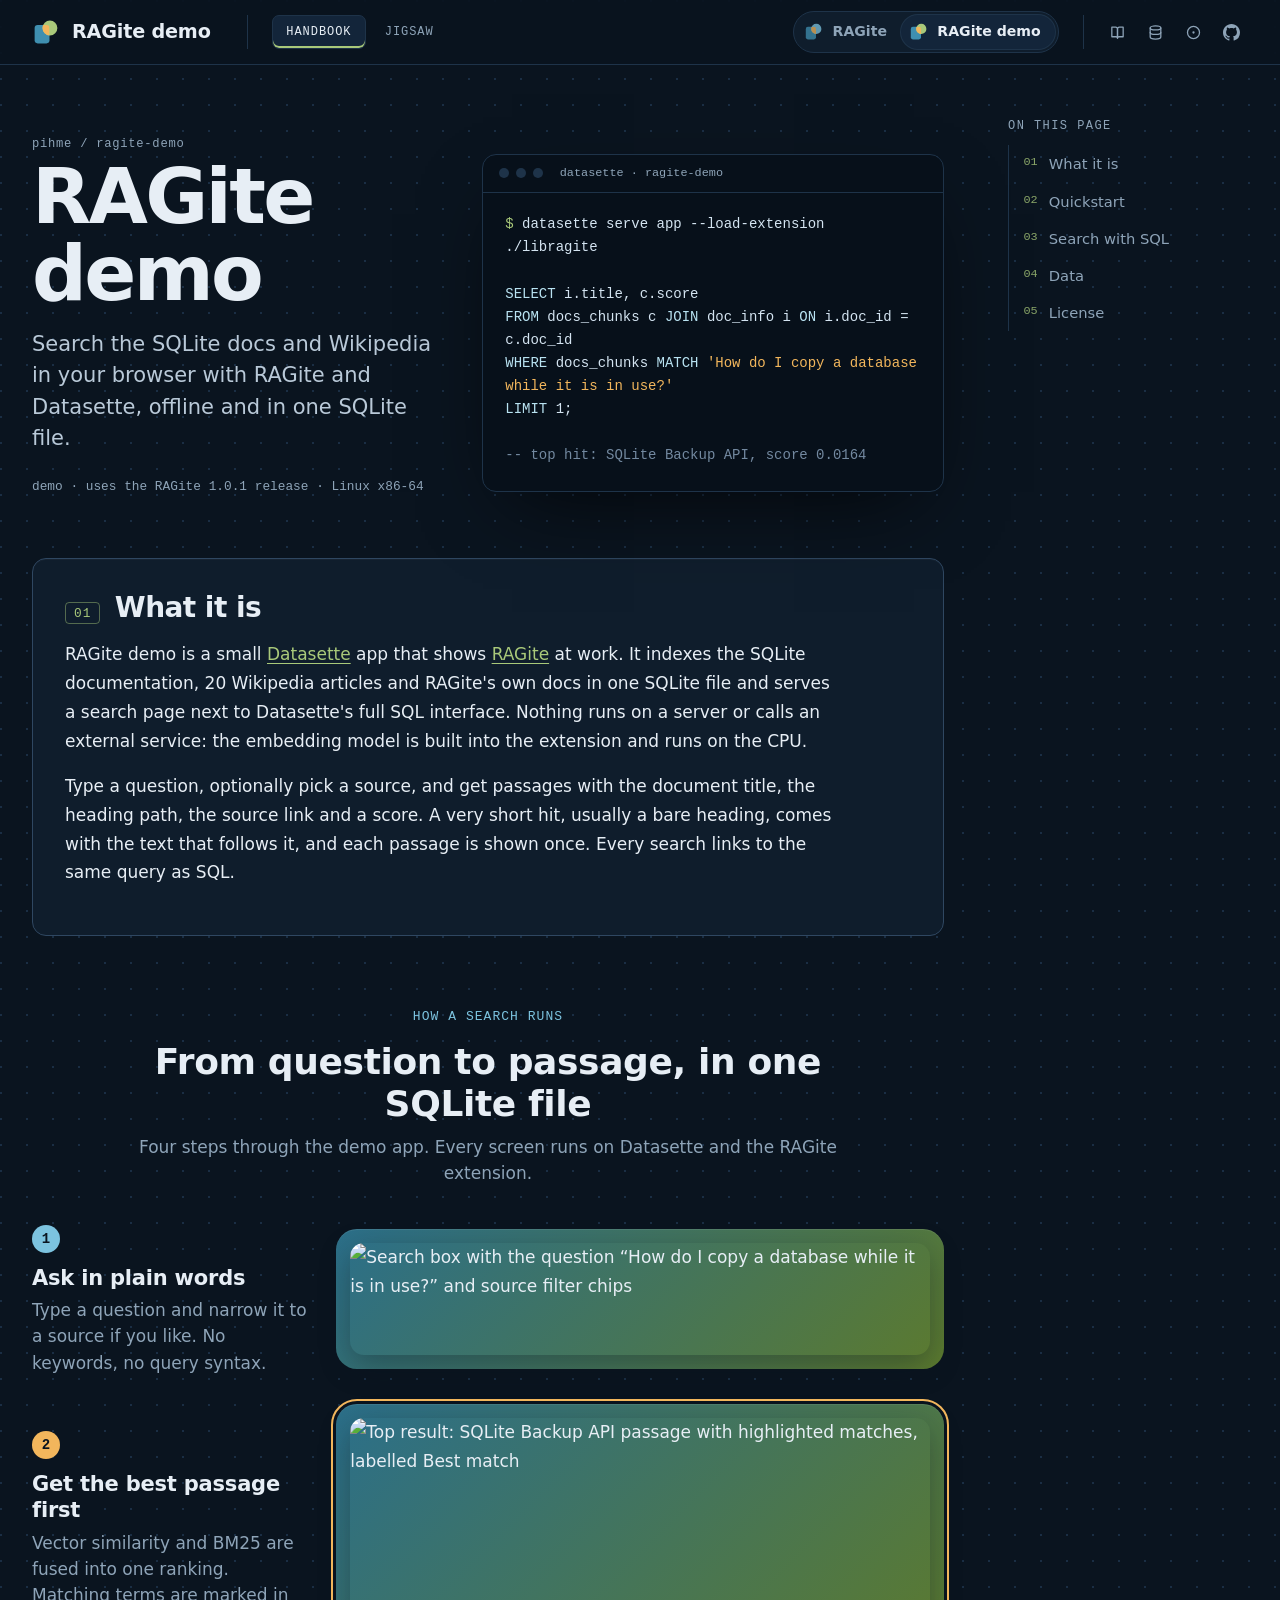
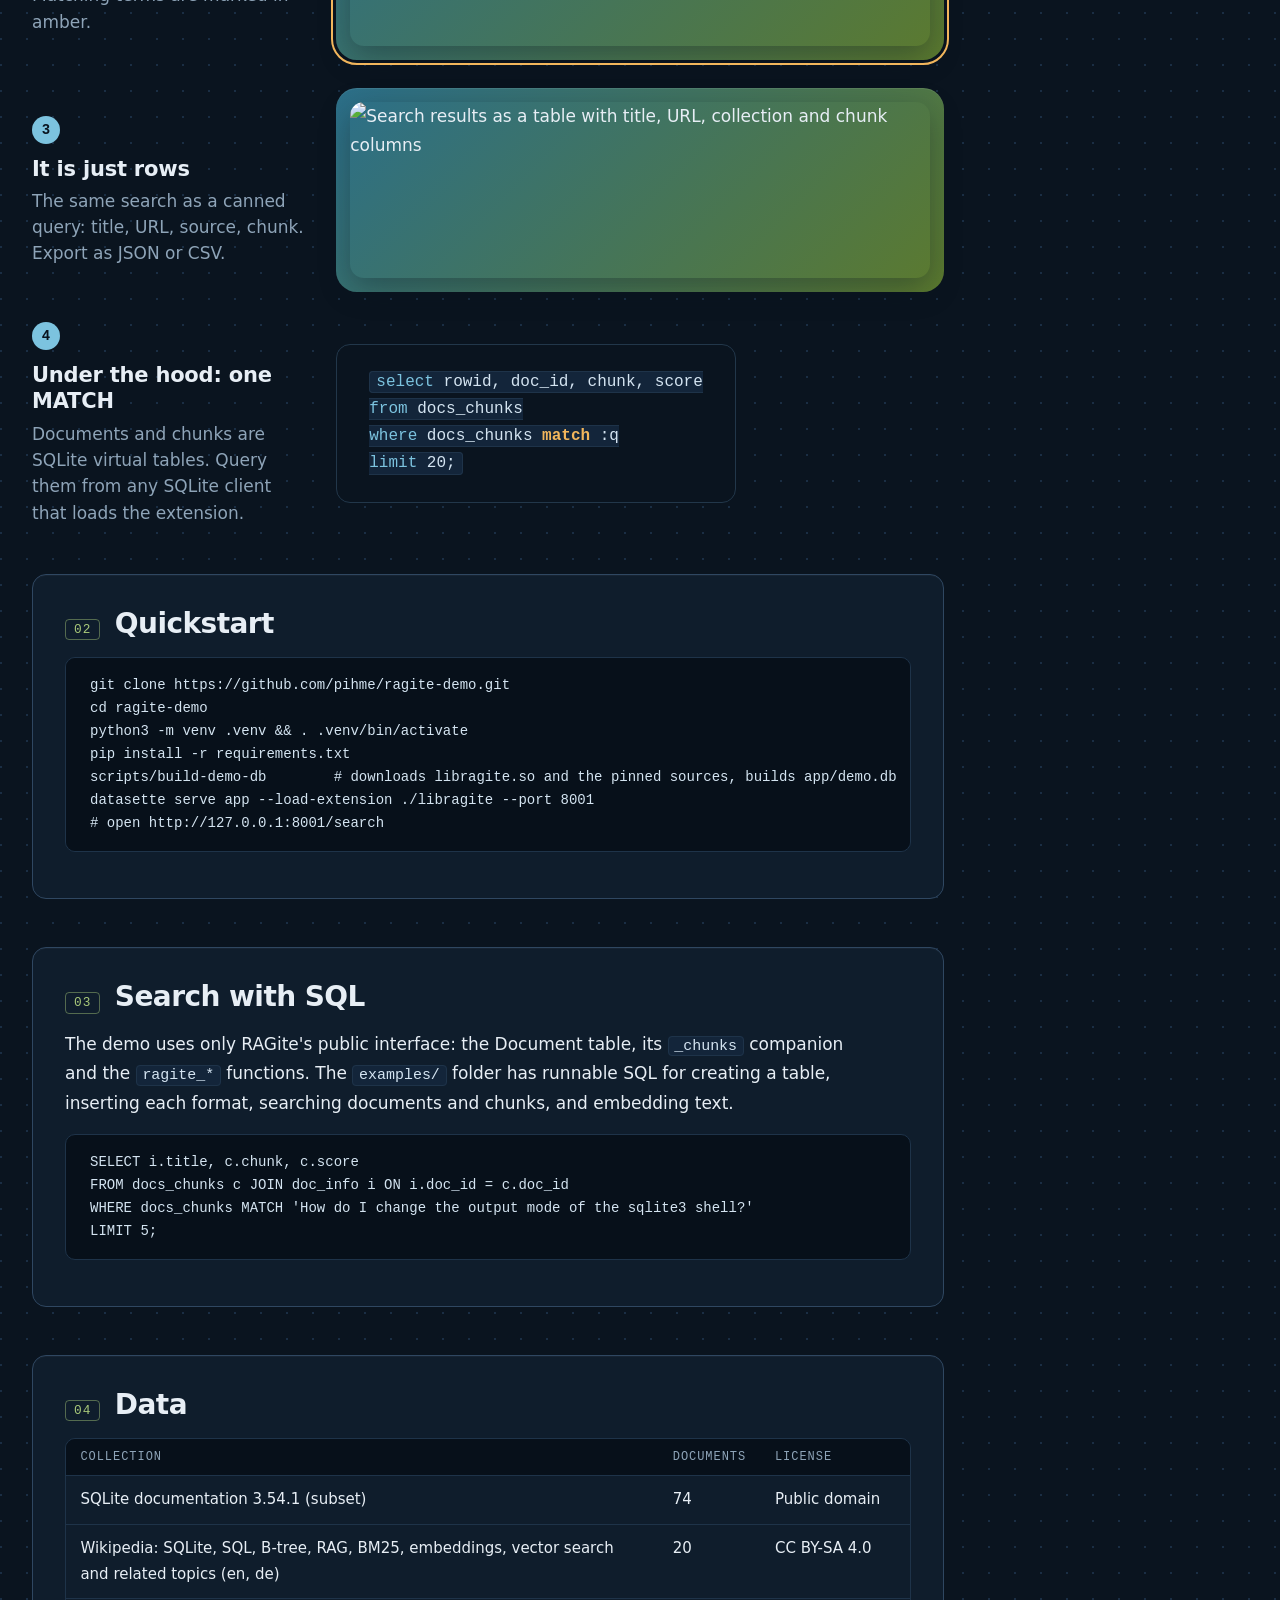
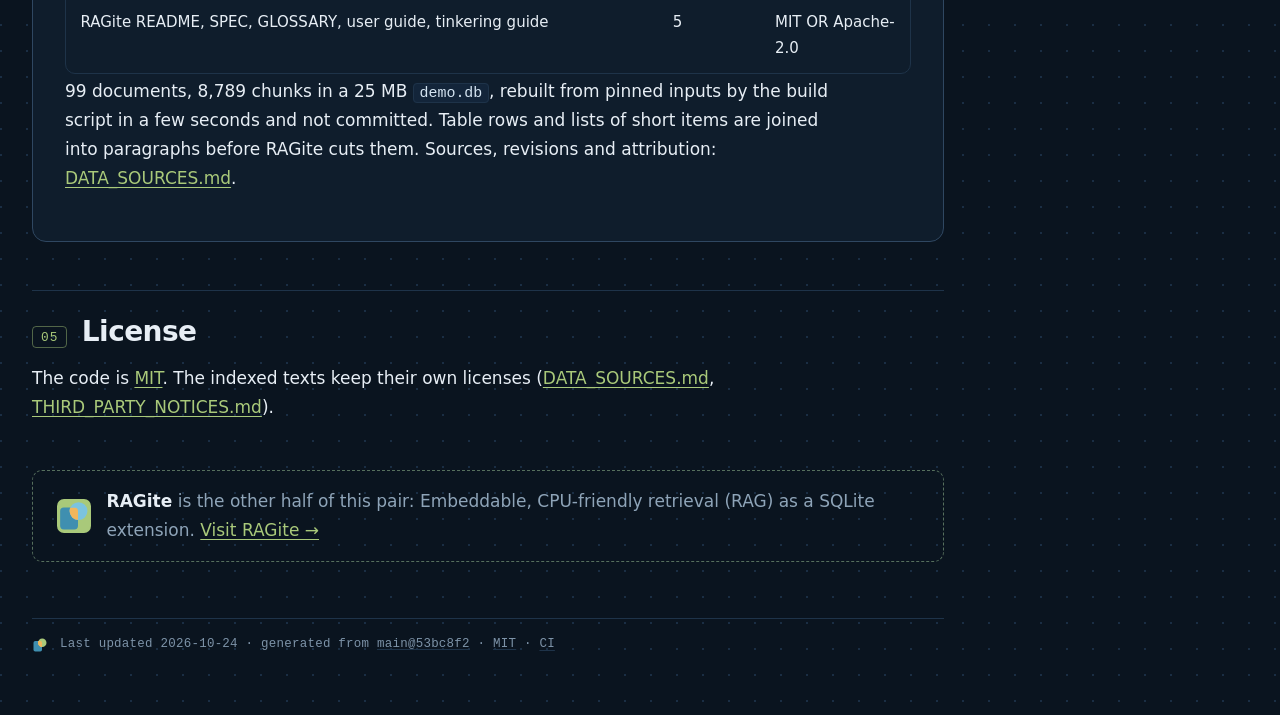
==== commit d495a648: "site: update from 53bc8f2 (status and Chronicles refresh, Nix CI)" ====
--- a/index.html
+++ b/index.html
@@ -190,4 +190,4 @@
 # open http://127.0.0.1:8001/search</code></pre></section><section id="sql"><h2><span class="num">03</span>Search with SQL</h2><p>The demo uses only RAGite's public interface: the Document table, its <code>_chunks</code> companion and the <code>ragite_*</code> functions. The <code>examples/</code> folder has runnable SQL for creating a table, inserting each format, searching documents and chunks, and embedding text.</p><pre><code>SELECT i.title, c.chunk, c.score
 FROM docs_chunks c JOIN doc_info i ON i.doc_id = c.doc_id
 WHERE docs_chunks MATCH &#x27;How do I change the output mode of the sqlite3 shell?&#x27;
-LIMIT 5;</code></pre></section><section id="data"><h2><span class="num">04</span>Data</h2><div class="tbl"><table><thead><tr><th>Collection</th><th>Documents</th><th>License</th></tr></thead><tbody><tr><td>SQLite documentation 3.54.1 (subset)</td><td>74</td><td>Public domain</td></tr><tr><td>Wikipedia: SQLite, SQL, B-tree, RAG, BM25, embeddings, vector search and related topics (en, de)</td><td>20</td><td>CC BY-SA 4.0</td></tr><tr><td>RAGite README, SPEC, GLOSSARY, user guide, tinkering guide</td><td>5</td><td>MIT OR Apache-2.0</td></tr></tbody></table></div><p>99 documents, 8,789 chunks in a 25 MB <code>demo.db</code>, rebuilt from pinned inputs by the build script in a few seconds and not committed. Table rows and lists of short items are joined into paragraphs before RAGite cuts them. Sources, revisions and attribution: <a href="https://github.com/pihme/ragite-demo/blob/main/DATA_SOURCES.md">DATA_SOURCES.md</a>.</p></section><section id="license" class="plain"><h2><span class="num">05</span>License</h2><p>The code is <a href="https://github.com/pihme/ragite-demo/blob/main/LICENSE">MIT</a>. The indexed texts keep their own licenses (<a href="https://github.com/pihme/ragite-demo/blob/main/DATA_SOURCES.md">DATA_SOURCES.md</a>, <a href="https://github.com/pihme/ragite-demo/blob/main/THIRD_PARTY_NOTICES.md">THIRD_PARTY_NOTICES.md</a>).</p></section><div class="tp-pairnote"><svg class="tp-mark tp-logo" viewBox="0 0 64 64" width="34" height="34" aria-hidden="true" focusable="false"><defs><clipPath id="rg-doc-note"><path d="M13 16H33A7 7 0 0 1 40 23V51A7 7 0 0 1 33 58H13A7 7 0 0 1 6 51V23A7 7 0 0 1 13 16Z"/></clipPath></defs><path fill="var(--rg-logo-doc)" d="M13 16H33A7 7 0 0 1 40 23V51A7 7 0 0 1 33 58H13A7 7 0 0 1 6 51V23A7 7 0 0 1 13 16Z"/><path fill="var(--rg-logo-lens)" d="M24 23A17 17 0 1 0 58 23A17 17 0 1 0 24 23Z"/><path fill="var(--rg-logo-hit)" d="M24 23A17 17 0 1 0 58 23A17 17 0 1 0 24 23Z" clip-path="url(#rg-doc-note)"/></svg><span><b>RAGite</b> is the other half of this pair: Embeddable, CPU-friendly retrieval (RAG) as a SQLite extension. <a href="https://pihme.github.io/ragite/">Visit RAGite →</a></span></div><footer><svg class="tp-logo" viewBox="0 0 64 64" width="16" height="16" aria-hidden="true" focusable="false"><defs><clipPath id="rg-doc-foot"><path d="M13 16H33A7 7 0 0 1 40 23V51A7 7 0 0 1 33 58H13A7 7 0 0 1 6 51V23A7 7 0 0 1 13 16Z"/></clipPath></defs><path fill="var(--rg-logo-doc)" d="M13 16H33A7 7 0 0 1 40 23V51A7 7 0 0 1 33 58H13A7 7 0 0 1 6 51V23A7 7 0 0 1 13 16Z"/><path fill="var(--rg-logo-lens-demo)" d="M24 23A17 17 0 1 0 58 23A17 17 0 1 0 24 23Z"/><path fill="var(--rg-logo-hit)" d="M24 23A17 17 0 1 0 58 23A17 17 0 1 0 24 23Z" clip-path="url(#rg-doc-foot)"/></svg><span>Last updated 2026-10-20 · generated from <a href="https://github.com/pihme/ragite-demo/tree/a62df47"><code>main@a62df47</code></a> · <a href="https://github.com/pihme/ragite-demo/blob/main/LICENSE">MIT</a> · <a class="tp-ci" href="https://github.com/pihme/ragite-demo/actions/workflows/ci.yml" title="CI workflow runs on GitHub Actions">CI</a></span></footer></main><aside class="tp-toc"><h4>On this page</h4><a href="#what"><b>01</b>What it is</a><a href="#quickstart"><b>02</b>Quickstart</a><a href="#sql"><b>03</b>Search with SQL</a><a href="#data"><b>04</b>Data</a><a href="#license"><b>05</b>License</a></aside></div></body></html>+LIMIT 5;</code></pre></section><section id="data"><h2><span class="num">04</span>Data</h2><div class="tbl"><table><thead><tr><th>Collection</th><th>Documents</th><th>License</th></tr></thead><tbody><tr><td>SQLite documentation 3.54.1 (subset)</td><td>74</td><td>Public domain</td></tr><tr><td>Wikipedia: SQLite, SQL, B-tree, RAG, BM25, embeddings, vector search and related topics (en, de)</td><td>20</td><td>CC BY-SA 4.0</td></tr><tr><td>RAGite README, SPEC, GLOSSARY, user guide, tinkering guide</td><td>5</td><td>MIT OR Apache-2.0</td></tr></tbody></table></div><p>99 documents, 8,789 chunks in a 25 MB <code>demo.db</code>, rebuilt from pinned inputs by the build script in a few seconds and not committed. Table rows and lists of short items are joined into paragraphs before RAGite cuts them. Sources, revisions and attribution: <a href="https://github.com/pihme/ragite-demo/blob/main/DATA_SOURCES.md">DATA_SOURCES.md</a>.</p></section><section id="license" class="plain"><h2><span class="num">05</span>License</h2><p>The code is <a href="https://github.com/pihme/ragite-demo/blob/main/LICENSE">MIT</a>. The indexed texts keep their own licenses (<a href="https://github.com/pihme/ragite-demo/blob/main/DATA_SOURCES.md">DATA_SOURCES.md</a>, <a href="https://github.com/pihme/ragite-demo/blob/main/THIRD_PARTY_NOTICES.md">THIRD_PARTY_NOTICES.md</a>).</p></section><div class="tp-pairnote"><svg class="tp-mark tp-logo" viewBox="0 0 64 64" width="34" height="34" aria-hidden="true" focusable="false"><defs><clipPath id="rg-doc-note"><path d="M13 16H33A7 7 0 0 1 40 23V51A7 7 0 0 1 33 58H13A7 7 0 0 1 6 51V23A7 7 0 0 1 13 16Z"/></clipPath></defs><path fill="var(--rg-logo-doc)" d="M13 16H33A7 7 0 0 1 40 23V51A7 7 0 0 1 33 58H13A7 7 0 0 1 6 51V23A7 7 0 0 1 13 16Z"/><path fill="var(--rg-logo-lens)" d="M24 23A17 17 0 1 0 58 23A17 17 0 1 0 24 23Z"/><path fill="var(--rg-logo-hit)" d="M24 23A17 17 0 1 0 58 23A17 17 0 1 0 24 23Z" clip-path="url(#rg-doc-note)"/></svg><span><b>RAGite</b> is the other half of this pair: Embeddable, CPU-friendly retrieval (RAG) as a SQLite extension. <a href="https://pihme.github.io/ragite/">Visit RAGite →</a></span></div><footer><svg class="tp-logo" viewBox="0 0 64 64" width="16" height="16" aria-hidden="true" focusable="false"><defs><clipPath id="rg-doc-foot"><path d="M13 16H33A7 7 0 0 1 40 23V51A7 7 0 0 1 33 58H13A7 7 0 0 1 6 51V23A7 7 0 0 1 13 16Z"/></clipPath></defs><path fill="var(--rg-logo-doc)" d="M13 16H33A7 7 0 0 1 40 23V51A7 7 0 0 1 33 58H13A7 7 0 0 1 6 51V23A7 7 0 0 1 13 16Z"/><path fill="var(--rg-logo-lens-demo)" d="M24 23A17 17 0 1 0 58 23A17 17 0 1 0 24 23Z"/><path fill="var(--rg-logo-hit)" d="M24 23A17 17 0 1 0 58 23A17 17 0 1 0 24 23Z" clip-path="url(#rg-doc-foot)"/></svg><span>Last updated 2026-10-24 · generated from <a href="https://github.com/pihme/ragite-demo/tree/53bc8f284422f481ca734dbef74f1aa31bb586a6"><code>main@53bc8f2</code></a> · <a href="https://github.com/pihme/ragite-demo/blob/main/LICENSE">MIT</a> · <a class="tp-ci" href="https://github.com/pihme/ragite-demo/actions/workflows/ci.yml" title="CI workflow runs on GitHub Actions">CI</a></span></footer></main><aside class="tp-toc"><h4>On this page</h4><a href="#what"><b>01</b>What it is</a><a href="#quickstart"><b>02</b>Quickstart</a><a href="#sql"><b>03</b>Search with SQL</a><a href="#data"><b>04</b>Data</a><a href="#license"><b>05</b>License</a></aside></div></body></html>
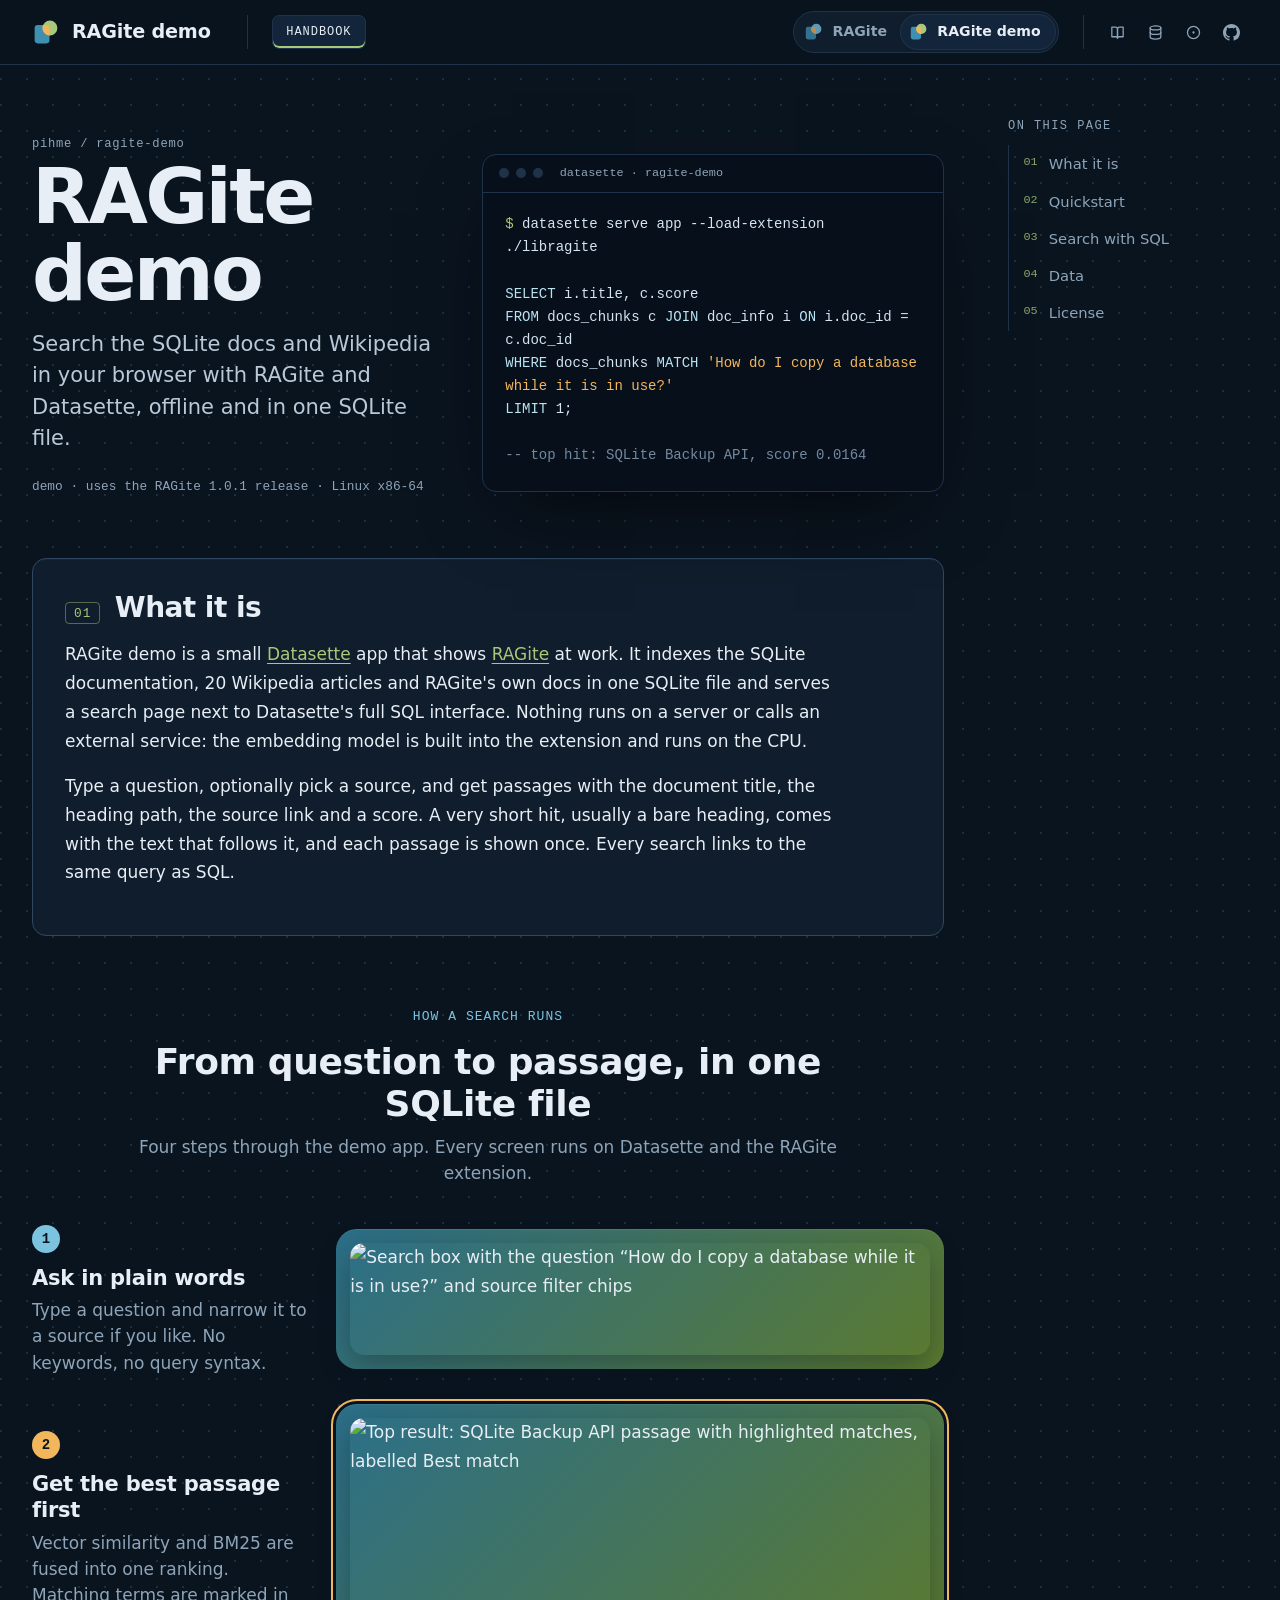
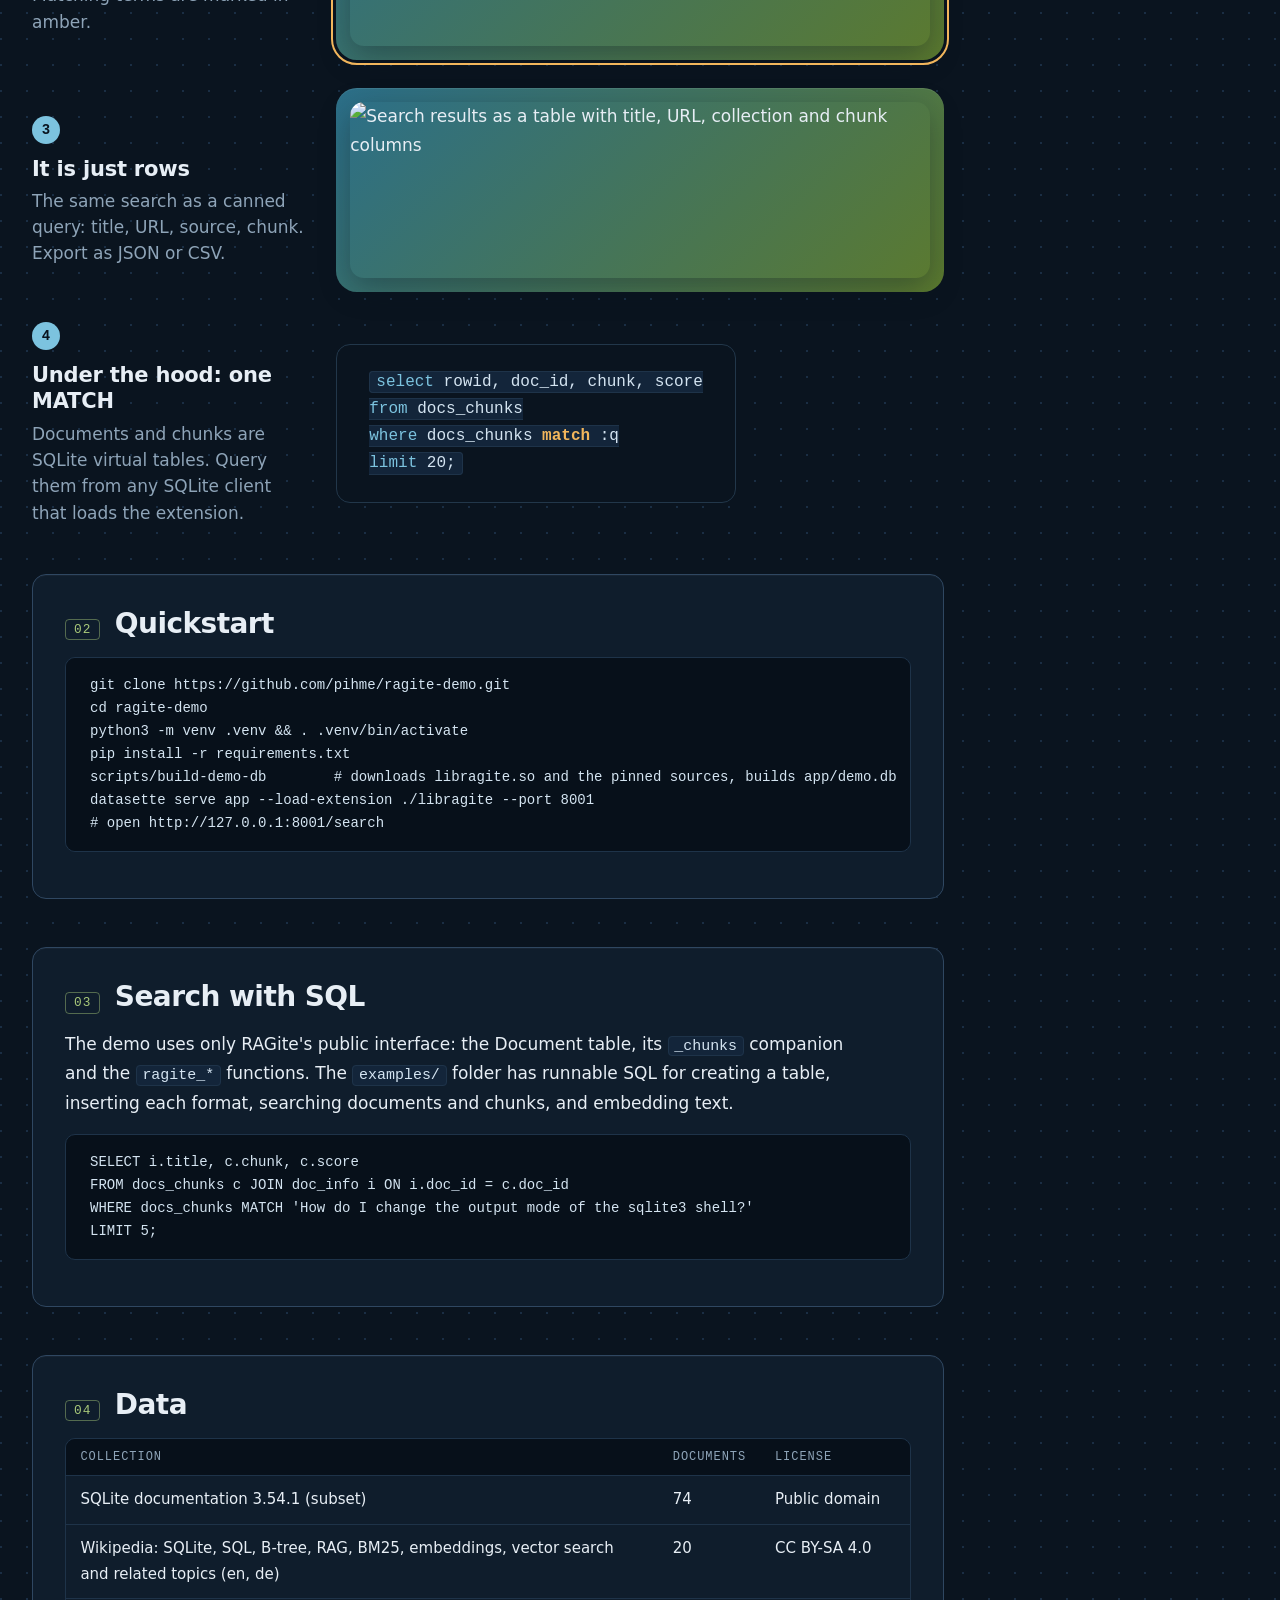
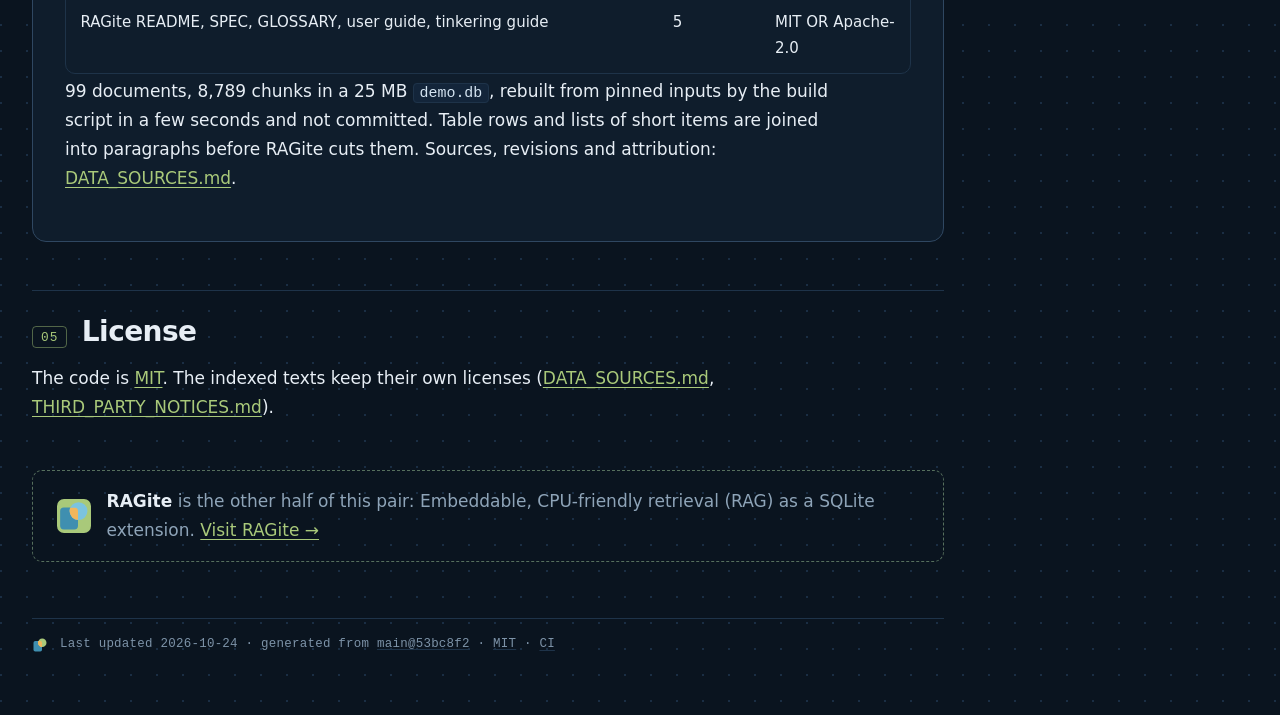
==== commit 3935019f: "site: remove the Jigsaw page and its link" ====
--- a/index.html
+++ b/index.html
@@ -155,7 +155,7 @@
 .jc h3 a{color:var(--rg-text)}.jc-r{font:500 .7rem/1.7 var(--rg-font-mono);letter-spacing:.08em;text-transform:uppercase;color:var(--rg-text);border-color:var(--pa)}
 .jc-x{font:1rem/1.75 var(--rg-font-body);color:var(--rg-text-soft)}
 @media(max-width:760px){.jig{grid-template-columns:1fr}}
-</style></head><body><header class="tp-top"><div class="tp-in"><a class="tp-brand" href="./"><svg class="tp-logo" viewBox="0 0 64 64" width="28" height="28" aria-hidden="true" focusable="false"><defs><clipPath id="rg-doc"><path d="M13 16H33A7 7 0 0 1 40 23V51A7 7 0 0 1 33 58H13A7 7 0 0 1 6 51V23A7 7 0 0 1 13 16Z"/></clipPath></defs><path fill="var(--rg-logo-doc)" d="M13 16H33A7 7 0 0 1 40 23V51A7 7 0 0 1 33 58H13A7 7 0 0 1 6 51V23A7 7 0 0 1 13 16Z"/><path fill="var(--rg-logo-lens-demo)" d="M24 23A17 17 0 1 0 58 23A17 17 0 1 0 24 23Z"/><path fill="var(--rg-logo-hit)" d="M24 23A17 17 0 1 0 58 23A17 17 0 1 0 24 23Z" clip-path="url(#rg-doc)"/></svg><span class="tp-id"><b>RAGite demo</b><span class="tp-kick">Datasette · SQLite · RAGite</span></span></a><nav class="tp-tabs" aria-label="Site"><a href="" class="on" aria-current="page">Handbook</a><a href="jigsaw/">Jigsaw</a></nav><div class="tp-pair"><span class="tp-pair-l">pair</span><nav class="tp-seg" aria-label="Sibling sites"><a href="https://pihme.github.io/ragite/"><svg class="tp-chip tp-logo" viewBox="0 0 64 64" width="24" height="24" aria-hidden="true" focusable="false"><defs><clipPath id="rg-doc-chip-ragite"><path d="M13 16H33A7 7 0 0 1 40 23V51A7 7 0 0 1 33 58H13A7 7 0 0 1 6 51V23A7 7 0 0 1 13 16Z"/></clipPath></defs><path fill="var(--rg-logo-doc)" d="M13 16H33A7 7 0 0 1 40 23V51A7 7 0 0 1 33 58H13A7 7 0 0 1 6 51V23A7 7 0 0 1 13 16Z"/><path fill="var(--rg-logo-lens)" d="M24 23A17 17 0 1 0 58 23A17 17 0 1 0 24 23Z"/><path fill="var(--rg-logo-hit)" d="M24 23A17 17 0 1 0 58 23A17 17 0 1 0 24 23Z" clip-path="url(#rg-doc-chip-ragite)"/></svg>RAGite</a><a href="https://pihme.github.io/ragite-demo/" class="on" aria-current="true"><svg class="tp-chip tp-logo" viewBox="0 0 64 64" width="24" height="24" aria-hidden="true" focusable="false"><defs><clipPath id="rg-doc-chip-ragite-demo"><path d="M13 16H33A7 7 0 0 1 40 23V51A7 7 0 0 1 33 58H13A7 7 0 0 1 6 51V23A7 7 0 0 1 13 16Z"/></clipPath></defs><path fill="var(--rg-logo-doc)" d="M13 16H33A7 7 0 0 1 40 23V51A7 7 0 0 1 33 58H13A7 7 0 0 1 6 51V23A7 7 0 0 1 13 16Z"/><path fill="var(--rg-logo-lens-demo)" d="M24 23A17 17 0 1 0 58 23A17 17 0 1 0 24 23Z"/><path fill="var(--rg-logo-hit)" d="M24 23A17 17 0 1 0 58 23A17 17 0 1 0 24 23Z" clip-path="url(#rg-doc-chip-ragite-demo)"/></svg>RAGite demo</a></nav></div><nav class="tp-ext" aria-label="Project links"><a class="tp-ib" href="https://github.com/pihme/ragite-demo#readme" aria-label="Readme" data-tip="Readme"><svg viewBox="0 0 24 24" fill="none" stroke="currentColor" stroke-width="1.8" stroke-linecap="round" stroke-linejoin="round" aria-hidden="true" focusable="false"><path d="M4 4.5h5.5A2.5 2.5 0 0 1 12 7v13a2 2 0 0 0-2-2H4z"/><path d="M20 4.5h-5.5A2.5 2.5 0 0 0 12 7v13a2 2 0 0 1 2-2h6z"/></svg></a><a class="tp-ib" href="https://github.com/pihme/ragite-demo/blob/main/DATA_SOURCES.md" aria-label="Data sources" data-tip="Data sources"><svg viewBox="0 0 24 24" fill="none" stroke="currentColor" stroke-width="1.8" stroke-linecap="round" stroke-linejoin="round" aria-hidden="true" focusable="false"><ellipse cx="12" cy="5.5" rx="7.5" ry="2.8"/><path d="M4.5 5.5v13c0 1.55 3.36 2.8 7.5 2.8s7.5-1.25 7.5-2.8v-13"/><path d="M4.5 12c0 1.55 3.36 2.8 7.5 2.8s7.5-1.25 7.5-2.8"/></svg></a><a class="tp-ib" href="https://github.com/pihme/ragite-demo/issues" aria-label="Issues" data-tip="Issues"><svg viewBox="0 0 24 24" fill="none" stroke="currentColor" stroke-width="1.8" stroke-linecap="round" stroke-linejoin="round" aria-hidden="true" focusable="false"><circle cx="12" cy="12" r="8.5"/><circle cx="12" cy="12" r="1.6" fill="currentColor" stroke="none"/></svg></a><a class="tp-ib" href="https://github.com/pihme/ragite-demo" aria-label="GitHub repository" data-tip="GitHub repository"><svg viewBox="0 0 16 16" fill="currentColor" aria-hidden="true" focusable="false"><path d="M8 0C3.58 0 0 3.58 0 8c0 3.54 2.29 6.53 5.47 7.59.4.07.55-.17.55-.38 0-.19-.01-.82-.01-1.49-2.01.37-2.53-.49-2.69-.94-.09-.23-.48-.94-.82-1.13-.28-.15-.68-.52-.01-.53.63-.01 1.08.58 1.23.82.72 1.21 1.87.87 2.33.66.07-.52.28-.87.51-1.07-1.78-.2-3.64-.89-3.64-3.95 0-.87.31-1.59.82-2.15-.08-.2-.36-1.02.08-2.12 0 0 .67-.21 2.2.82.64-.18 1.32-.27 2-.27.68 0 1.36.09 2 .27 1.53-1.04 2.2-.82 2.2-.82.44 1.1.16 1.92.08 2.12.51.56.82 1.27.82 2.15 0 3.07-1.87 3.75-3.65 3.95.29.25.54.73.54 1.48 0 1.07-.01 1.93-.01 2.2 0 .21.15.46.55.38A8.013 8.013 0 0016 8c0-4.42-3.58-8-8-8z"/></svg></a></nav></div></header><div class="tp-wrap"><main><div class="tp-hero"><div><div class="crumb">pihme / ragite-demo</div><h1>RAGite demo</h1><p class="lead">Search the SQLite docs and Wikipedia in your browser with RAGite and Datasette, offline and in one SQLite file.</p>
+</style></head><body><header class="tp-top"><div class="tp-in"><a class="tp-brand" href="./"><svg class="tp-logo" viewBox="0 0 64 64" width="28" height="28" aria-hidden="true" focusable="false"><defs><clipPath id="rg-doc"><path d="M13 16H33A7 7 0 0 1 40 23V51A7 7 0 0 1 33 58H13A7 7 0 0 1 6 51V23A7 7 0 0 1 13 16Z"/></clipPath></defs><path fill="var(--rg-logo-doc)" d="M13 16H33A7 7 0 0 1 40 23V51A7 7 0 0 1 33 58H13A7 7 0 0 1 6 51V23A7 7 0 0 1 13 16Z"/><path fill="var(--rg-logo-lens-demo)" d="M24 23A17 17 0 1 0 58 23A17 17 0 1 0 24 23Z"/><path fill="var(--rg-logo-hit)" d="M24 23A17 17 0 1 0 58 23A17 17 0 1 0 24 23Z" clip-path="url(#rg-doc)"/></svg><span class="tp-id"><b>RAGite demo</b><span class="tp-kick">Datasette · SQLite · RAGite</span></span></a><nav class="tp-tabs" aria-label="Site"><a href="" class="on" aria-current="page">Handbook</a></nav><div class="tp-pair"><span class="tp-pair-l">pair</span><nav class="tp-seg" aria-label="Sibling sites"><a href="https://pihme.github.io/ragite/"><svg class="tp-chip tp-logo" viewBox="0 0 64 64" width="24" height="24" aria-hidden="true" focusable="false"><defs><clipPath id="rg-doc-chip-ragite"><path d="M13 16H33A7 7 0 0 1 40 23V51A7 7 0 0 1 33 58H13A7 7 0 0 1 6 51V23A7 7 0 0 1 13 16Z"/></clipPath></defs><path fill="var(--rg-logo-doc)" d="M13 16H33A7 7 0 0 1 40 23V51A7 7 0 0 1 33 58H13A7 7 0 0 1 6 51V23A7 7 0 0 1 13 16Z"/><path fill="var(--rg-logo-lens)" d="M24 23A17 17 0 1 0 58 23A17 17 0 1 0 24 23Z"/><path fill="var(--rg-logo-hit)" d="M24 23A17 17 0 1 0 58 23A17 17 0 1 0 24 23Z" clip-path="url(#rg-doc-chip-ragite)"/></svg>RAGite</a><a href="https://pihme.github.io/ragite-demo/" class="on" aria-current="true"><svg class="tp-chip tp-logo" viewBox="0 0 64 64" width="24" height="24" aria-hidden="true" focusable="false"><defs><clipPath id="rg-doc-chip-ragite-demo"><path d="M13 16H33A7 7 0 0 1 40 23V51A7 7 0 0 1 33 58H13A7 7 0 0 1 6 51V23A7 7 0 0 1 13 16Z"/></clipPath></defs><path fill="var(--rg-logo-doc)" d="M13 16H33A7 7 0 0 1 40 23V51A7 7 0 0 1 33 58H13A7 7 0 0 1 6 51V23A7 7 0 0 1 13 16Z"/><path fill="var(--rg-logo-lens-demo)" d="M24 23A17 17 0 1 0 58 23A17 17 0 1 0 24 23Z"/><path fill="var(--rg-logo-hit)" d="M24 23A17 17 0 1 0 58 23A17 17 0 1 0 24 23Z" clip-path="url(#rg-doc-chip-ragite-demo)"/></svg>RAGite demo</a></nav></div><nav class="tp-ext" aria-label="Project links"><a class="tp-ib" href="https://github.com/pihme/ragite-demo#readme" aria-label="Readme" data-tip="Readme"><svg viewBox="0 0 24 24" fill="none" stroke="currentColor" stroke-width="1.8" stroke-linecap="round" stroke-linejoin="round" aria-hidden="true" focusable="false"><path d="M4 4.5h5.5A2.5 2.5 0 0 1 12 7v13a2 2 0 0 0-2-2H4z"/><path d="M20 4.5h-5.5A2.5 2.5 0 0 0 12 7v13a2 2 0 0 1 2-2h6z"/></svg></a><a class="tp-ib" href="https://github.com/pihme/ragite-demo/blob/main/DATA_SOURCES.md" aria-label="Data sources" data-tip="Data sources"><svg viewBox="0 0 24 24" fill="none" stroke="currentColor" stroke-width="1.8" stroke-linecap="round" stroke-linejoin="round" aria-hidden="true" focusable="false"><ellipse cx="12" cy="5.5" rx="7.5" ry="2.8"/><path d="M4.5 5.5v13c0 1.55 3.36 2.8 7.5 2.8s7.5-1.25 7.5-2.8v-13"/><path d="M4.5 12c0 1.55 3.36 2.8 7.5 2.8s7.5-1.25 7.5-2.8"/></svg></a><a class="tp-ib" href="https://github.com/pihme/ragite-demo/issues" aria-label="Issues" data-tip="Issues"><svg viewBox="0 0 24 24" fill="none" stroke="currentColor" stroke-width="1.8" stroke-linecap="round" stroke-linejoin="round" aria-hidden="true" focusable="false"><circle cx="12" cy="12" r="8.5"/><circle cx="12" cy="12" r="1.6" fill="currentColor" stroke="none"/></svg></a><a class="tp-ib" href="https://github.com/pihme/ragite-demo" aria-label="GitHub repository" data-tip="GitHub repository"><svg viewBox="0 0 16 16" fill="currentColor" aria-hidden="true" focusable="false"><path d="M8 0C3.58 0 0 3.58 0 8c0 3.54 2.29 6.53 5.47 7.59.4.07.55-.17.55-.38 0-.19-.01-.82-.01-1.49-2.01.37-2.53-.49-2.69-.94-.09-.23-.48-.94-.82-1.13-.28-.15-.68-.52-.01-.53.63-.01 1.08.58 1.23.82.72 1.21 1.87.87 2.33.66.07-.52.28-.87.51-1.07-1.78-.2-3.64-.89-3.64-3.95 0-.87.31-1.59.82-2.15-.08-.2-.36-1.02.08-2.12 0 0 .67-.21 2.2.82.64-.18 1.32-.27 2-.27.68 0 1.36.09 2 .27 1.53-1.04 2.2-.82 2.2-.82.44 1.1.16 1.92.08 2.12.51.56.82 1.27.82 2.15 0 3.07-1.87 3.75-3.65 3.95.29.25.54.73.54 1.48 0 1.07-.01 1.93-.01 2.2 0 .21.15.46.55.38A8.013 8.013 0 0016 8c0-4.42-3.58-8-8-8z"/></svg></a></nav></div></header><div class="tp-wrap"><main><div class="tp-hero"><div><div class="crumb">pihme / ragite-demo</div><h1>RAGite demo</h1><p class="lead">Search the SQLite docs and Wikipedia in your browser with RAGite and Datasette, offline and in one SQLite file.</p>
 <p class="badges">demo · uses the RAGite 1.0.1 release · Linux x86-64</p></div>
 <div class="tp-con"><div class="tp-con-h"><i></i><i></i><i></i><span>datasette · ragite-demo</span></div><pre><code><span class="pr">$</span> datasette serve app --load-extension ./libragite
 
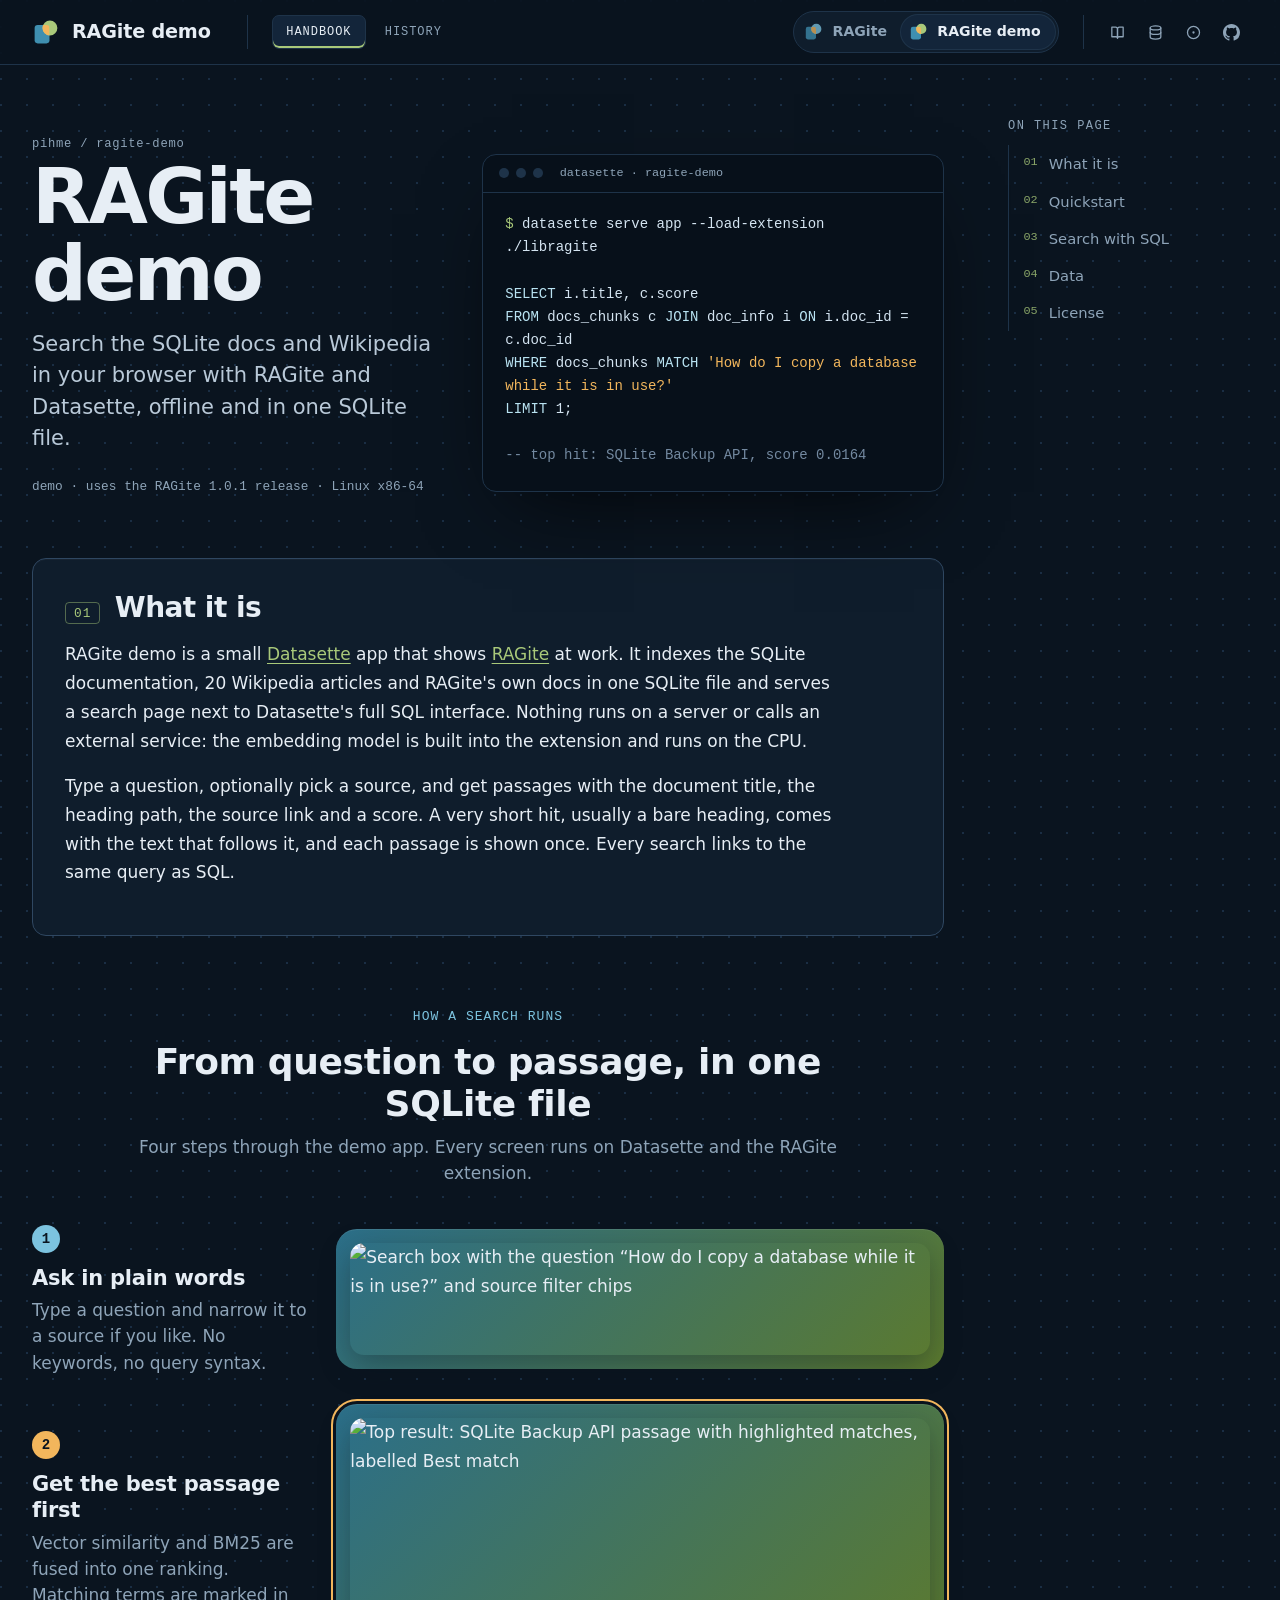
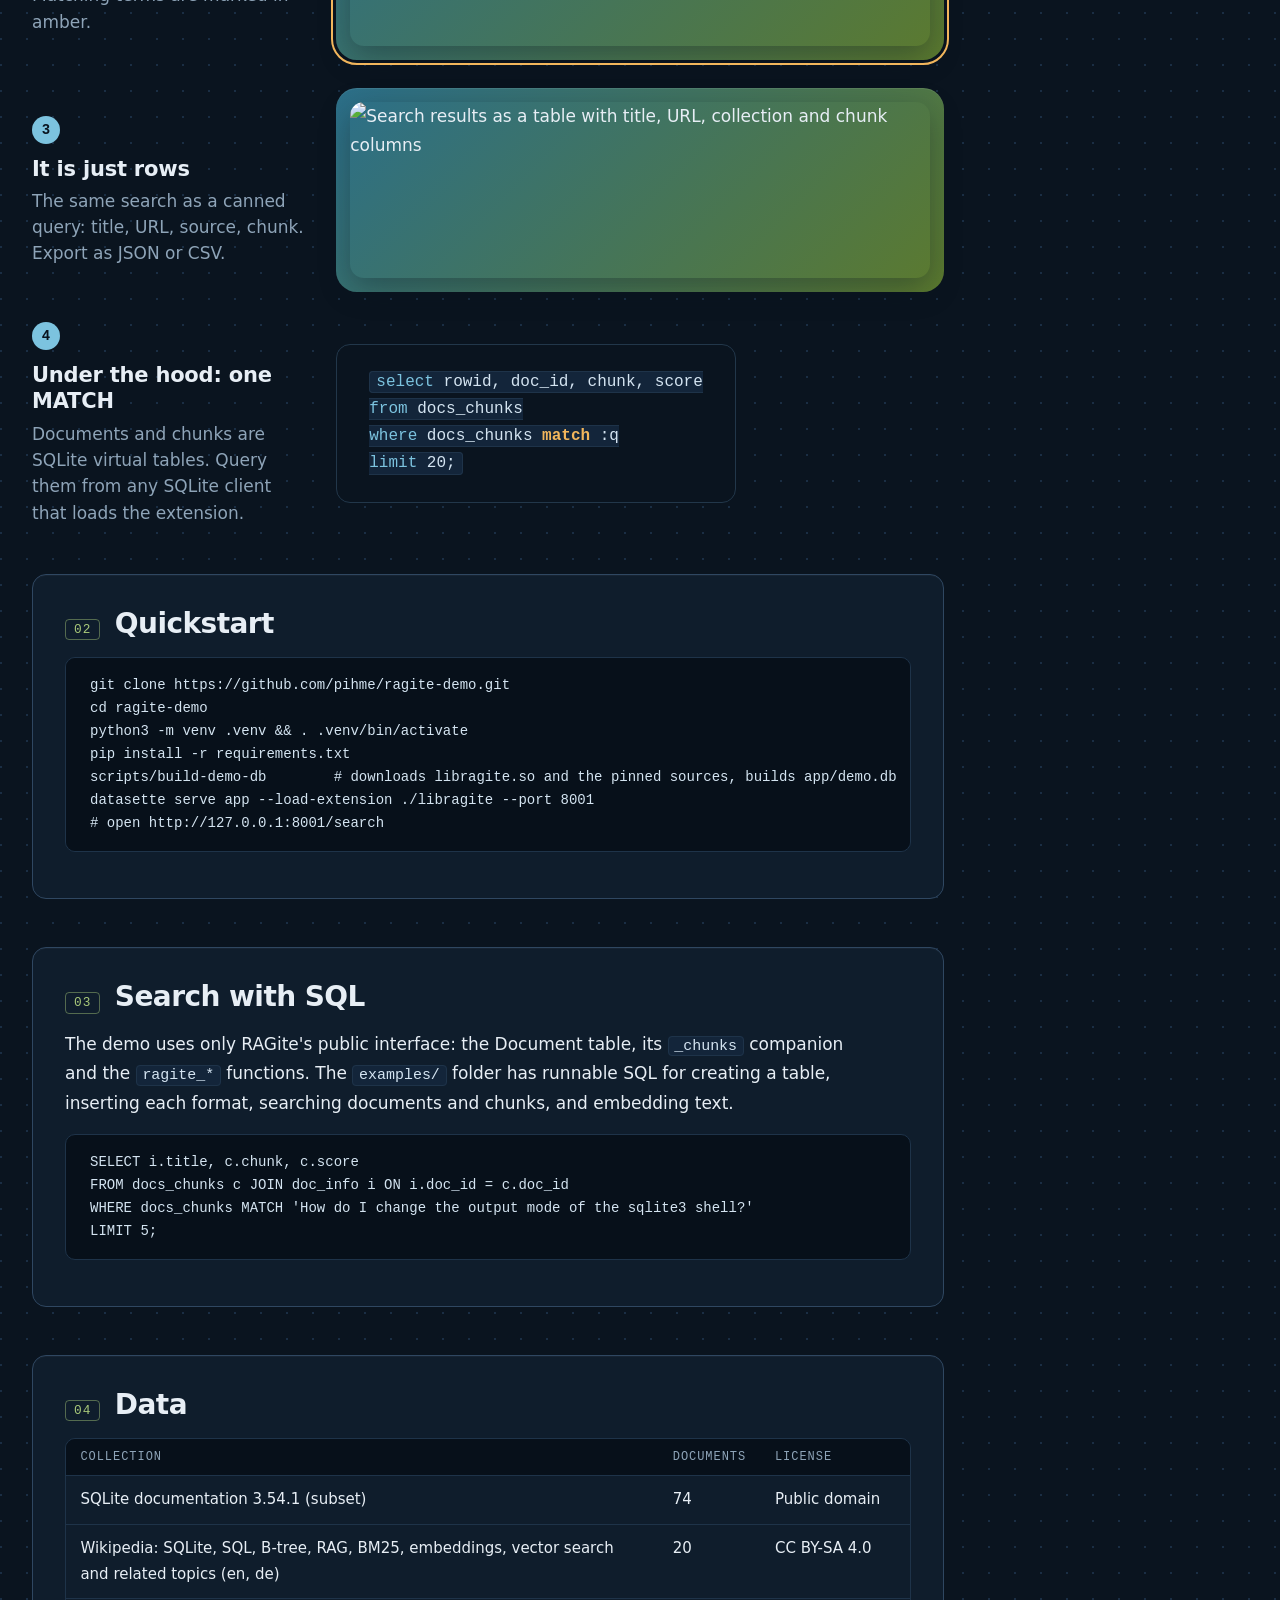
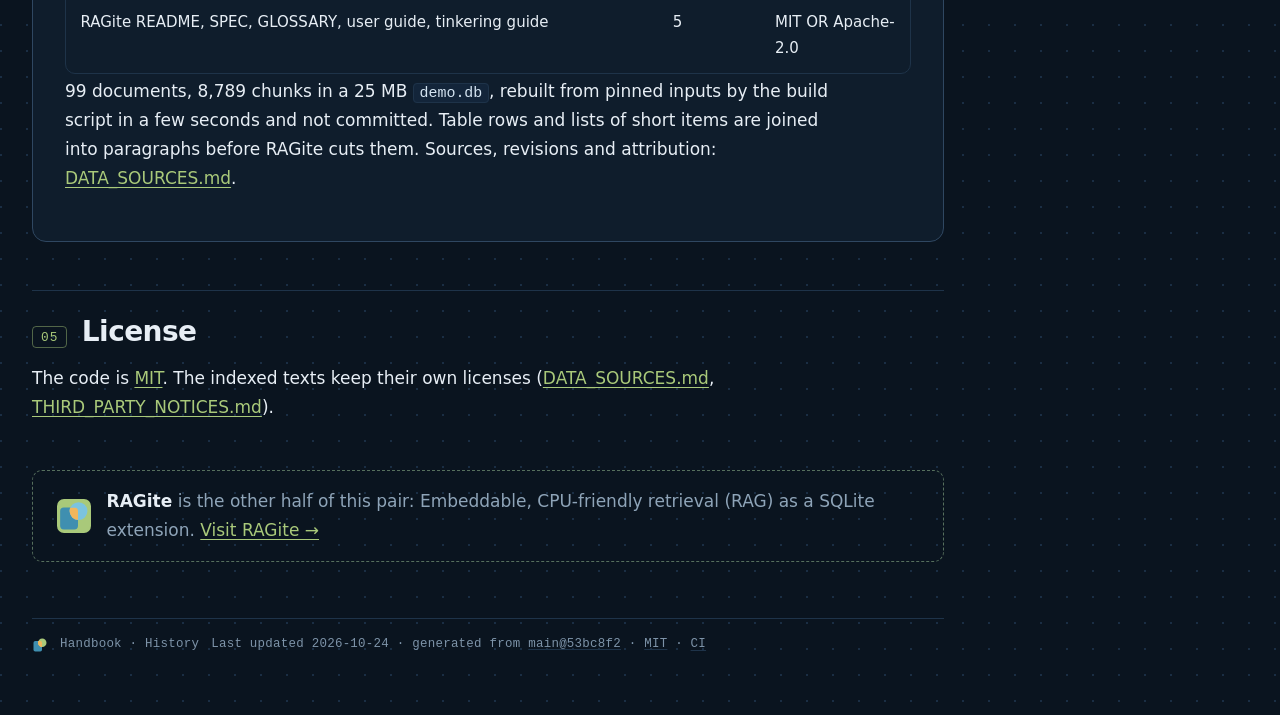
==== commit ea1f9d2b: "site: add the History page and its links (900 px lightbox images, wrapping mobile footer)" ====
--- a/index.html
+++ b/index.html
@@ -88,6 +88,8 @@
 .rg-btn--secondary{color:var(--rg-text);border-color:var(--rg-line-strong);background:transparent}.rg-btn--secondary:hover{background:var(--rg-surface-2)}
 footer{margin-top:3.5rem;padding-top:var(--rg-space-4);border-top:1px solid var(--rg-line);color:var(--rg-subtle);font:400 var(--rg-fs-micro)/1.6 var(--rg-font-mono);letter-spacing:.02em;display:flex;align-items:center;gap:var(--rg-space-3)}
 footer .tp-logo{width:16px;height:16px}
+footer{flex-wrap:wrap;row-gap:var(--rg-space-2)}.tp-fnav{white-space:nowrap}@media(max-width:600px){footer>span{flex-basis:100%}}.tp-fnav a{text-decoration:none}.tp-fnav a[aria-current]{color:var(--rg-text)}
+.tp-wrap.tp-full{grid-template-columns:minmax(0,1fr);max-width:1200px}
 footer a{color:inherit;text-decoration-color:var(--rg-line)}footer a:hover{color:var(--rg-text)}footer code{font-size:inherit}
 .tp-ci{color:inherit;text-decoration:underline;text-decoration-color:var(--rg-line);text-underline-offset:.25em}
 .tp-hero{display:grid;grid-template-columns:minmax(0,1fr) minmax(0,1.15fr);gap:var(--rg-space-7);align-items:center;padding:var(--rg-space-5) 0 0}
@@ -155,7 +157,7 @@
 .jc h3 a{color:var(--rg-text)}.jc-r{font:500 .7rem/1.7 var(--rg-font-mono);letter-spacing:.08em;text-transform:uppercase;color:var(--rg-text);border-color:var(--pa)}
 .jc-x{font:1rem/1.75 var(--rg-font-body);color:var(--rg-text-soft)}
 @media(max-width:760px){.jig{grid-template-columns:1fr}}
-</style></head><body><header class="tp-top"><div class="tp-in"><a class="tp-brand" href="./"><svg class="tp-logo" viewBox="0 0 64 64" width="28" height="28" aria-hidden="true" focusable="false"><defs><clipPath id="rg-doc"><path d="M13 16H33A7 7 0 0 1 40 23V51A7 7 0 0 1 33 58H13A7 7 0 0 1 6 51V23A7 7 0 0 1 13 16Z"/></clipPath></defs><path fill="var(--rg-logo-doc)" d="M13 16H33A7 7 0 0 1 40 23V51A7 7 0 0 1 33 58H13A7 7 0 0 1 6 51V23A7 7 0 0 1 13 16Z"/><path fill="var(--rg-logo-lens-demo)" d="M24 23A17 17 0 1 0 58 23A17 17 0 1 0 24 23Z"/><path fill="var(--rg-logo-hit)" d="M24 23A17 17 0 1 0 58 23A17 17 0 1 0 24 23Z" clip-path="url(#rg-doc)"/></svg><span class="tp-id"><b>RAGite demo</b><span class="tp-kick">Datasette · SQLite · RAGite</span></span></a><nav class="tp-tabs" aria-label="Site"><a href="" class="on" aria-current="page">Handbook</a></nav><div class="tp-pair"><span class="tp-pair-l">pair</span><nav class="tp-seg" aria-label="Sibling sites"><a href="https://pihme.github.io/ragite/"><svg class="tp-chip tp-logo" viewBox="0 0 64 64" width="24" height="24" aria-hidden="true" focusable="false"><defs><clipPath id="rg-doc-chip-ragite"><path d="M13 16H33A7 7 0 0 1 40 23V51A7 7 0 0 1 33 58H13A7 7 0 0 1 6 51V23A7 7 0 0 1 13 16Z"/></clipPath></defs><path fill="var(--rg-logo-doc)" d="M13 16H33A7 7 0 0 1 40 23V51A7 7 0 0 1 33 58H13A7 7 0 0 1 6 51V23A7 7 0 0 1 13 16Z"/><path fill="var(--rg-logo-lens)" d="M24 23A17 17 0 1 0 58 23A17 17 0 1 0 24 23Z"/><path fill="var(--rg-logo-hit)" d="M24 23A17 17 0 1 0 58 23A17 17 0 1 0 24 23Z" clip-path="url(#rg-doc-chip-ragite)"/></svg>RAGite</a><a href="https://pihme.github.io/ragite-demo/" class="on" aria-current="true"><svg class="tp-chip tp-logo" viewBox="0 0 64 64" width="24" height="24" aria-hidden="true" focusable="false"><defs><clipPath id="rg-doc-chip-ragite-demo"><path d="M13 16H33A7 7 0 0 1 40 23V51A7 7 0 0 1 33 58H13A7 7 0 0 1 6 51V23A7 7 0 0 1 13 16Z"/></clipPath></defs><path fill="var(--rg-logo-doc)" d="M13 16H33A7 7 0 0 1 40 23V51A7 7 0 0 1 33 58H13A7 7 0 0 1 6 51V23A7 7 0 0 1 13 16Z"/><path fill="var(--rg-logo-lens-demo)" d="M24 23A17 17 0 1 0 58 23A17 17 0 1 0 24 23Z"/><path fill="var(--rg-logo-hit)" d="M24 23A17 17 0 1 0 58 23A17 17 0 1 0 24 23Z" clip-path="url(#rg-doc-chip-ragite-demo)"/></svg>RAGite demo</a></nav></div><nav class="tp-ext" aria-label="Project links"><a class="tp-ib" href="https://github.com/pihme/ragite-demo#readme" aria-label="Readme" data-tip="Readme"><svg viewBox="0 0 24 24" fill="none" stroke="currentColor" stroke-width="1.8" stroke-linecap="round" stroke-linejoin="round" aria-hidden="true" focusable="false"><path d="M4 4.5h5.5A2.5 2.5 0 0 1 12 7v13a2 2 0 0 0-2-2H4z"/><path d="M20 4.5h-5.5A2.5 2.5 0 0 0 12 7v13a2 2 0 0 1 2-2h6z"/></svg></a><a class="tp-ib" href="https://github.com/pihme/ragite-demo/blob/main/DATA_SOURCES.md" aria-label="Data sources" data-tip="Data sources"><svg viewBox="0 0 24 24" fill="none" stroke="currentColor" stroke-width="1.8" stroke-linecap="round" stroke-linejoin="round" aria-hidden="true" focusable="false"><ellipse cx="12" cy="5.5" rx="7.5" ry="2.8"/><path d="M4.5 5.5v13c0 1.55 3.36 2.8 7.5 2.8s7.5-1.25 7.5-2.8v-13"/><path d="M4.5 12c0 1.55 3.36 2.8 7.5 2.8s7.5-1.25 7.5-2.8"/></svg></a><a class="tp-ib" href="https://github.com/pihme/ragite-demo/issues" aria-label="Issues" data-tip="Issues"><svg viewBox="0 0 24 24" fill="none" stroke="currentColor" stroke-width="1.8" stroke-linecap="round" stroke-linejoin="round" aria-hidden="true" focusable="false"><circle cx="12" cy="12" r="8.5"/><circle cx="12" cy="12" r="1.6" fill="currentColor" stroke="none"/></svg></a><a class="tp-ib" href="https://github.com/pihme/ragite-demo" aria-label="GitHub repository" data-tip="GitHub repository"><svg viewBox="0 0 16 16" fill="currentColor" aria-hidden="true" focusable="false"><path d="M8 0C3.58 0 0 3.58 0 8c0 3.54 2.29 6.53 5.47 7.59.4.07.55-.17.55-.38 0-.19-.01-.82-.01-1.49-2.01.37-2.53-.49-2.69-.94-.09-.23-.48-.94-.82-1.13-.28-.15-.68-.52-.01-.53.63-.01 1.08.58 1.23.82.72 1.21 1.87.87 2.33.66.07-.52.28-.87.51-1.07-1.78-.2-3.64-.89-3.64-3.95 0-.87.31-1.59.82-2.15-.08-.2-.36-1.02.08-2.12 0 0 .67-.21 2.2.82.64-.18 1.32-.27 2-.27.68 0 1.36.09 2 .27 1.53-1.04 2.2-.82 2.2-.82.44 1.1.16 1.92.08 2.12.51.56.82 1.27.82 2.15 0 3.07-1.87 3.75-3.65 3.95.29.25.54.73.54 1.48 0 1.07-.01 1.93-.01 2.2 0 .21.15.46.55.38A8.013 8.013 0 0016 8c0-4.42-3.58-8-8-8z"/></svg></a></nav></div></header><div class="tp-wrap"><main><div class="tp-hero"><div><div class="crumb">pihme / ragite-demo</div><h1>RAGite demo</h1><p class="lead">Search the SQLite docs and Wikipedia in your browser with RAGite and Datasette, offline and in one SQLite file.</p>
+</style></head><body><header class="tp-top"><div class="tp-in"><a class="tp-brand" href="./"><svg class="tp-logo" viewBox="0 0 64 64" width="28" height="28" aria-hidden="true" focusable="false"><defs><clipPath id="rg-doc"><path d="M13 16H33A7 7 0 0 1 40 23V51A7 7 0 0 1 33 58H13A7 7 0 0 1 6 51V23A7 7 0 0 1 13 16Z"/></clipPath></defs><path fill="var(--rg-logo-doc)" d="M13 16H33A7 7 0 0 1 40 23V51A7 7 0 0 1 33 58H13A7 7 0 0 1 6 51V23A7 7 0 0 1 13 16Z"/><path fill="var(--rg-logo-lens-demo)" d="M24 23A17 17 0 1 0 58 23A17 17 0 1 0 24 23Z"/><path fill="var(--rg-logo-hit)" d="M24 23A17 17 0 1 0 58 23A17 17 0 1 0 24 23Z" clip-path="url(#rg-doc)"/></svg><span class="tp-id"><b>RAGite demo</b><span class="tp-kick">Datasette · SQLite · RAGite</span></span></a><nav class="tp-tabs" aria-label="Site"><a href="" class="on" aria-current="page">Handbook</a><a href="https://pihme.github.io/ragite/history/">History</a></nav><div class="tp-pair"><span class="tp-pair-l">pair</span><nav class="tp-seg" aria-label="Sibling sites"><a href="https://pihme.github.io/ragite/"><svg class="tp-chip tp-logo" viewBox="0 0 64 64" width="24" height="24" aria-hidden="true" focusable="false"><defs><clipPath id="rg-doc-chip-ragite"><path d="M13 16H33A7 7 0 0 1 40 23V51A7 7 0 0 1 33 58H13A7 7 0 0 1 6 51V23A7 7 0 0 1 13 16Z"/></clipPath></defs><path fill="var(--rg-logo-doc)" d="M13 16H33A7 7 0 0 1 40 23V51A7 7 0 0 1 33 58H13A7 7 0 0 1 6 51V23A7 7 0 0 1 13 16Z"/><path fill="var(--rg-logo-lens)" d="M24 23A17 17 0 1 0 58 23A17 17 0 1 0 24 23Z"/><path fill="var(--rg-logo-hit)" d="M24 23A17 17 0 1 0 58 23A17 17 0 1 0 24 23Z" clip-path="url(#rg-doc-chip-ragite)"/></svg>RAGite</a><a href="https://pihme.github.io/ragite-demo/" class="on" aria-current="true"><svg class="tp-chip tp-logo" viewBox="0 0 64 64" width="24" height="24" aria-hidden="true" focusable="false"><defs><clipPath id="rg-doc-chip-ragite-demo"><path d="M13 16H33A7 7 0 0 1 40 23V51A7 7 0 0 1 33 58H13A7 7 0 0 1 6 51V23A7 7 0 0 1 13 16Z"/></clipPath></defs><path fill="var(--rg-logo-doc)" d="M13 16H33A7 7 0 0 1 40 23V51A7 7 0 0 1 33 58H13A7 7 0 0 1 6 51V23A7 7 0 0 1 13 16Z"/><path fill="var(--rg-logo-lens-demo)" d="M24 23A17 17 0 1 0 58 23A17 17 0 1 0 24 23Z"/><path fill="var(--rg-logo-hit)" d="M24 23A17 17 0 1 0 58 23A17 17 0 1 0 24 23Z" clip-path="url(#rg-doc-chip-ragite-demo)"/></svg>RAGite demo</a></nav></div><nav class="tp-ext" aria-label="Project links"><a class="tp-ib" href="https://github.com/pihme/ragite-demo#readme" aria-label="Readme" data-tip="Readme"><svg viewBox="0 0 24 24" fill="none" stroke="currentColor" stroke-width="1.8" stroke-linecap="round" stroke-linejoin="round" aria-hidden="true" focusable="false"><path d="M4 4.5h5.5A2.5 2.5 0 0 1 12 7v13a2 2 0 0 0-2-2H4z"/><path d="M20 4.5h-5.5A2.5 2.5 0 0 0 12 7v13a2 2 0 0 1 2-2h6z"/></svg></a><a class="tp-ib" href="https://github.com/pihme/ragite-demo/blob/main/DATA_SOURCES.md" aria-label="Data sources" data-tip="Data sources"><svg viewBox="0 0 24 24" fill="none" stroke="currentColor" stroke-width="1.8" stroke-linecap="round" stroke-linejoin="round" aria-hidden="true" focusable="false"><ellipse cx="12" cy="5.5" rx="7.5" ry="2.8"/><path d="M4.5 5.5v13c0 1.55 3.36 2.8 7.5 2.8s7.5-1.25 7.5-2.8v-13"/><path d="M4.5 12c0 1.55 3.36 2.8 7.5 2.8s7.5-1.25 7.5-2.8"/></svg></a><a class="tp-ib" href="https://github.com/pihme/ragite-demo/issues" aria-label="Issues" data-tip="Issues"><svg viewBox="0 0 24 24" fill="none" stroke="currentColor" stroke-width="1.8" stroke-linecap="round" stroke-linejoin="round" aria-hidden="true" focusable="false"><circle cx="12" cy="12" r="8.5"/><circle cx="12" cy="12" r="1.6" fill="currentColor" stroke="none"/></svg></a><a class="tp-ib" href="https://github.com/pihme/ragite-demo" aria-label="GitHub repository" data-tip="GitHub repository"><svg viewBox="0 0 16 16" fill="currentColor" aria-hidden="true" focusable="false"><path d="M8 0C3.58 0 0 3.58 0 8c0 3.54 2.29 6.53 5.47 7.59.4.07.55-.17.55-.38 0-.19-.01-.82-.01-1.49-2.01.37-2.53-.49-2.69-.94-.09-.23-.48-.94-.82-1.13-.28-.15-.68-.52-.01-.53.63-.01 1.08.58 1.23.82.72 1.21 1.87.87 2.33.66.07-.52.28-.87.51-1.07-1.78-.2-3.64-.89-3.64-3.95 0-.87.31-1.59.82-2.15-.08-.2-.36-1.02.08-2.12 0 0 .67-.21 2.2.82.64-.18 1.32-.27 2-.27.68 0 1.36.09 2 .27 1.53-1.04 2.2-.82 2.2-.82.44 1.1.16 1.92.08 2.12.51.56.82 1.27.82 2.15 0 3.07-1.87 3.75-3.65 3.95.29.25.54.73.54 1.48 0 1.07-.01 1.93-.01 2.2 0 .21.15.46.55.38A8.013 8.013 0 0016 8c0-4.42-3.58-8-8-8z"/></svg></a></nav></div></header><div class="tp-wrap"><main><div class="tp-hero"><div><div class="crumb">pihme / ragite-demo</div><h1>RAGite demo</h1><p class="lead">Search the SQLite docs and Wikipedia in your browser with RAGite and Datasette, offline and in one SQLite file.</p>
 <p class="badges">demo · uses the RAGite 1.0.1 release · Linux x86-64</p></div>
 <div class="tp-con"><div class="tp-con-h"><i></i><i></i><i></i><span>datasette · ragite-demo</span></div><pre><code><span class="pr">$</span> datasette serve app --load-extension ./libragite
 
@@ -190,4 +192,4 @@
 # open http://127.0.0.1:8001/search</code></pre></section><section id="sql"><h2><span class="num">03</span>Search with SQL</h2><p>The demo uses only RAGite's public interface: the Document table, its <code>_chunks</code> companion and the <code>ragite_*</code> functions. The <code>examples/</code> folder has runnable SQL for creating a table, inserting each format, searching documents and chunks, and embedding text.</p><pre><code>SELECT i.title, c.chunk, c.score
 FROM docs_chunks c JOIN doc_info i ON i.doc_id = c.doc_id
 WHERE docs_chunks MATCH &#x27;How do I change the output mode of the sqlite3 shell?&#x27;
-LIMIT 5;</code></pre></section><section id="data"><h2><span class="num">04</span>Data</h2><div class="tbl"><table><thead><tr><th>Collection</th><th>Documents</th><th>License</th></tr></thead><tbody><tr><td>SQLite documentation 3.54.1 (subset)</td><td>74</td><td>Public domain</td></tr><tr><td>Wikipedia: SQLite, SQL, B-tree, RAG, BM25, embeddings, vector search and related topics (en, de)</td><td>20</td><td>CC BY-SA 4.0</td></tr><tr><td>RAGite README, SPEC, GLOSSARY, user guide, tinkering guide</td><td>5</td><td>MIT OR Apache-2.0</td></tr></tbody></table></div><p>99 documents, 8,789 chunks in a 25 MB <code>demo.db</code>, rebuilt from pinned inputs by the build script in a few seconds and not committed. Table rows and lists of short items are joined into paragraphs before RAGite cuts them. Sources, revisions and attribution: <a href="https://github.com/pihme/ragite-demo/blob/main/DATA_SOURCES.md">DATA_SOURCES.md</a>.</p></section><section id="license" class="plain"><h2><span class="num">05</span>License</h2><p>The code is <a href="https://github.com/pihme/ragite-demo/blob/main/LICENSE">MIT</a>. The indexed texts keep their own licenses (<a href="https://github.com/pihme/ragite-demo/blob/main/DATA_SOURCES.md">DATA_SOURCES.md</a>, <a href="https://github.com/pihme/ragite-demo/blob/main/THIRD_PARTY_NOTICES.md">THIRD_PARTY_NOTICES.md</a>).</p></section><div class="tp-pairnote"><svg class="tp-mark tp-logo" viewBox="0 0 64 64" width="34" height="34" aria-hidden="true" focusable="false"><defs><clipPath id="rg-doc-note"><path d="M13 16H33A7 7 0 0 1 40 23V51A7 7 0 0 1 33 58H13A7 7 0 0 1 6 51V23A7 7 0 0 1 13 16Z"/></clipPath></defs><path fill="var(--rg-logo-doc)" d="M13 16H33A7 7 0 0 1 40 23V51A7 7 0 0 1 33 58H13A7 7 0 0 1 6 51V23A7 7 0 0 1 13 16Z"/><path fill="var(--rg-logo-lens)" d="M24 23A17 17 0 1 0 58 23A17 17 0 1 0 24 23Z"/><path fill="var(--rg-logo-hit)" d="M24 23A17 17 0 1 0 58 23A17 17 0 1 0 24 23Z" clip-path="url(#rg-doc-note)"/></svg><span><b>RAGite</b> is the other half of this pair: Embeddable, CPU-friendly retrieval (RAG) as a SQLite extension. <a href="https://pihme.github.io/ragite/">Visit RAGite →</a></span></div><footer><svg class="tp-logo" viewBox="0 0 64 64" width="16" height="16" aria-hidden="true" focusable="false"><defs><clipPath id="rg-doc-foot"><path d="M13 16H33A7 7 0 0 1 40 23V51A7 7 0 0 1 33 58H13A7 7 0 0 1 6 51V23A7 7 0 0 1 13 16Z"/></clipPath></defs><path fill="var(--rg-logo-doc)" d="M13 16H33A7 7 0 0 1 40 23V51A7 7 0 0 1 33 58H13A7 7 0 0 1 6 51V23A7 7 0 0 1 13 16Z"/><path fill="var(--rg-logo-lens-demo)" d="M24 23A17 17 0 1 0 58 23A17 17 0 1 0 24 23Z"/><path fill="var(--rg-logo-hit)" d="M24 23A17 17 0 1 0 58 23A17 17 0 1 0 24 23Z" clip-path="url(#rg-doc-foot)"/></svg><span>Last updated 2026-10-24 · generated from <a href="https://github.com/pihme/ragite-demo/tree/53bc8f284422f481ca734dbef74f1aa31bb586a6"><code>main@53bc8f2</code></a> · <a href="https://github.com/pihme/ragite-demo/blob/main/LICENSE">MIT</a> · <a class="tp-ci" href="https://github.com/pihme/ragite-demo/actions/workflows/ci.yml" title="CI workflow runs on GitHub Actions">CI</a></span></footer></main><aside class="tp-toc"><h4>On this page</h4><a href="#what"><b>01</b>What it is</a><a href="#quickstart"><b>02</b>Quickstart</a><a href="#sql"><b>03</b>Search with SQL</a><a href="#data"><b>04</b>Data</a><a href="#license"><b>05</b>License</a></aside></div></body></html>+LIMIT 5;</code></pre></section><section id="data"><h2><span class="num">04</span>Data</h2><div class="tbl"><table><thead><tr><th>Collection</th><th>Documents</th><th>License</th></tr></thead><tbody><tr><td>SQLite documentation 3.54.1 (subset)</td><td>74</td><td>Public domain</td></tr><tr><td>Wikipedia: SQLite, SQL, B-tree, RAG, BM25, embeddings, vector search and related topics (en, de)</td><td>20</td><td>CC BY-SA 4.0</td></tr><tr><td>RAGite README, SPEC, GLOSSARY, user guide, tinkering guide</td><td>5</td><td>MIT OR Apache-2.0</td></tr></tbody></table></div><p>99 documents, 8,789 chunks in a 25 MB <code>demo.db</code>, rebuilt from pinned inputs by the build script in a few seconds and not committed. Table rows and lists of short items are joined into paragraphs before RAGite cuts them. Sources, revisions and attribution: <a href="https://github.com/pihme/ragite-demo/blob/main/DATA_SOURCES.md">DATA_SOURCES.md</a>.</p></section><section id="license" class="plain"><h2><span class="num">05</span>License</h2><p>The code is <a href="https://github.com/pihme/ragite-demo/blob/main/LICENSE">MIT</a>. The indexed texts keep their own licenses (<a href="https://github.com/pihme/ragite-demo/blob/main/DATA_SOURCES.md">DATA_SOURCES.md</a>, <a href="https://github.com/pihme/ragite-demo/blob/main/THIRD_PARTY_NOTICES.md">THIRD_PARTY_NOTICES.md</a>).</p></section><div class="tp-pairnote"><svg class="tp-mark tp-logo" viewBox="0 0 64 64" width="34" height="34" aria-hidden="true" focusable="false"><defs><clipPath id="rg-doc-note"><path d="M13 16H33A7 7 0 0 1 40 23V51A7 7 0 0 1 33 58H13A7 7 0 0 1 6 51V23A7 7 0 0 1 13 16Z"/></clipPath></defs><path fill="var(--rg-logo-doc)" d="M13 16H33A7 7 0 0 1 40 23V51A7 7 0 0 1 33 58H13A7 7 0 0 1 6 51V23A7 7 0 0 1 13 16Z"/><path fill="var(--rg-logo-lens)" d="M24 23A17 17 0 1 0 58 23A17 17 0 1 0 24 23Z"/><path fill="var(--rg-logo-hit)" d="M24 23A17 17 0 1 0 58 23A17 17 0 1 0 24 23Z" clip-path="url(#rg-doc-note)"/></svg><span><b>RAGite</b> is the other half of this pair: Embeddable, CPU-friendly retrieval (RAG) as a SQLite extension. <a href="https://pihme.github.io/ragite/">Visit RAGite →</a></span></div><footer><svg class="tp-logo" viewBox="0 0 64 64" width="16" height="16" aria-hidden="true" focusable="false"><defs><clipPath id="rg-doc-foot"><path d="M13 16H33A7 7 0 0 1 40 23V51A7 7 0 0 1 33 58H13A7 7 0 0 1 6 51V23A7 7 0 0 1 13 16Z"/></clipPath></defs><path fill="var(--rg-logo-doc)" d="M13 16H33A7 7 0 0 1 40 23V51A7 7 0 0 1 33 58H13A7 7 0 0 1 6 51V23A7 7 0 0 1 13 16Z"/><path fill="var(--rg-logo-lens-demo)" d="M24 23A17 17 0 1 0 58 23A17 17 0 1 0 24 23Z"/><path fill="var(--rg-logo-hit)" d="M24 23A17 17 0 1 0 58 23A17 17 0 1 0 24 23Z" clip-path="url(#rg-doc-foot)"/></svg><nav class="tp-fnav"><a href="./">Handbook</a> · <a href="https://pihme.github.io/ragite/history/">History</a></nav><span>Last updated 2026-10-24 · generated from <a href="https://github.com/pihme/ragite-demo/tree/53bc8f284422f481ca734dbef74f1aa31bb586a6"><code>main@53bc8f2</code></a> · <a href="https://github.com/pihme/ragite-demo/blob/main/LICENSE">MIT</a> · <a class="tp-ci" href="https://github.com/pihme/ragite-demo/actions/workflows/ci.yml" title="CI workflow runs on GitHub Actions">CI</a></span></footer></main><aside class="tp-toc"><h4>On this page</h4><a href="#what"><b>01</b>What it is</a><a href="#quickstart"><b>02</b>Quickstart</a><a href="#sql"><b>03</b>Search with SQL</a><a href="#data"><b>04</b>Data</a><a href="#license"><b>05</b>License</a></aside></div></body></html>
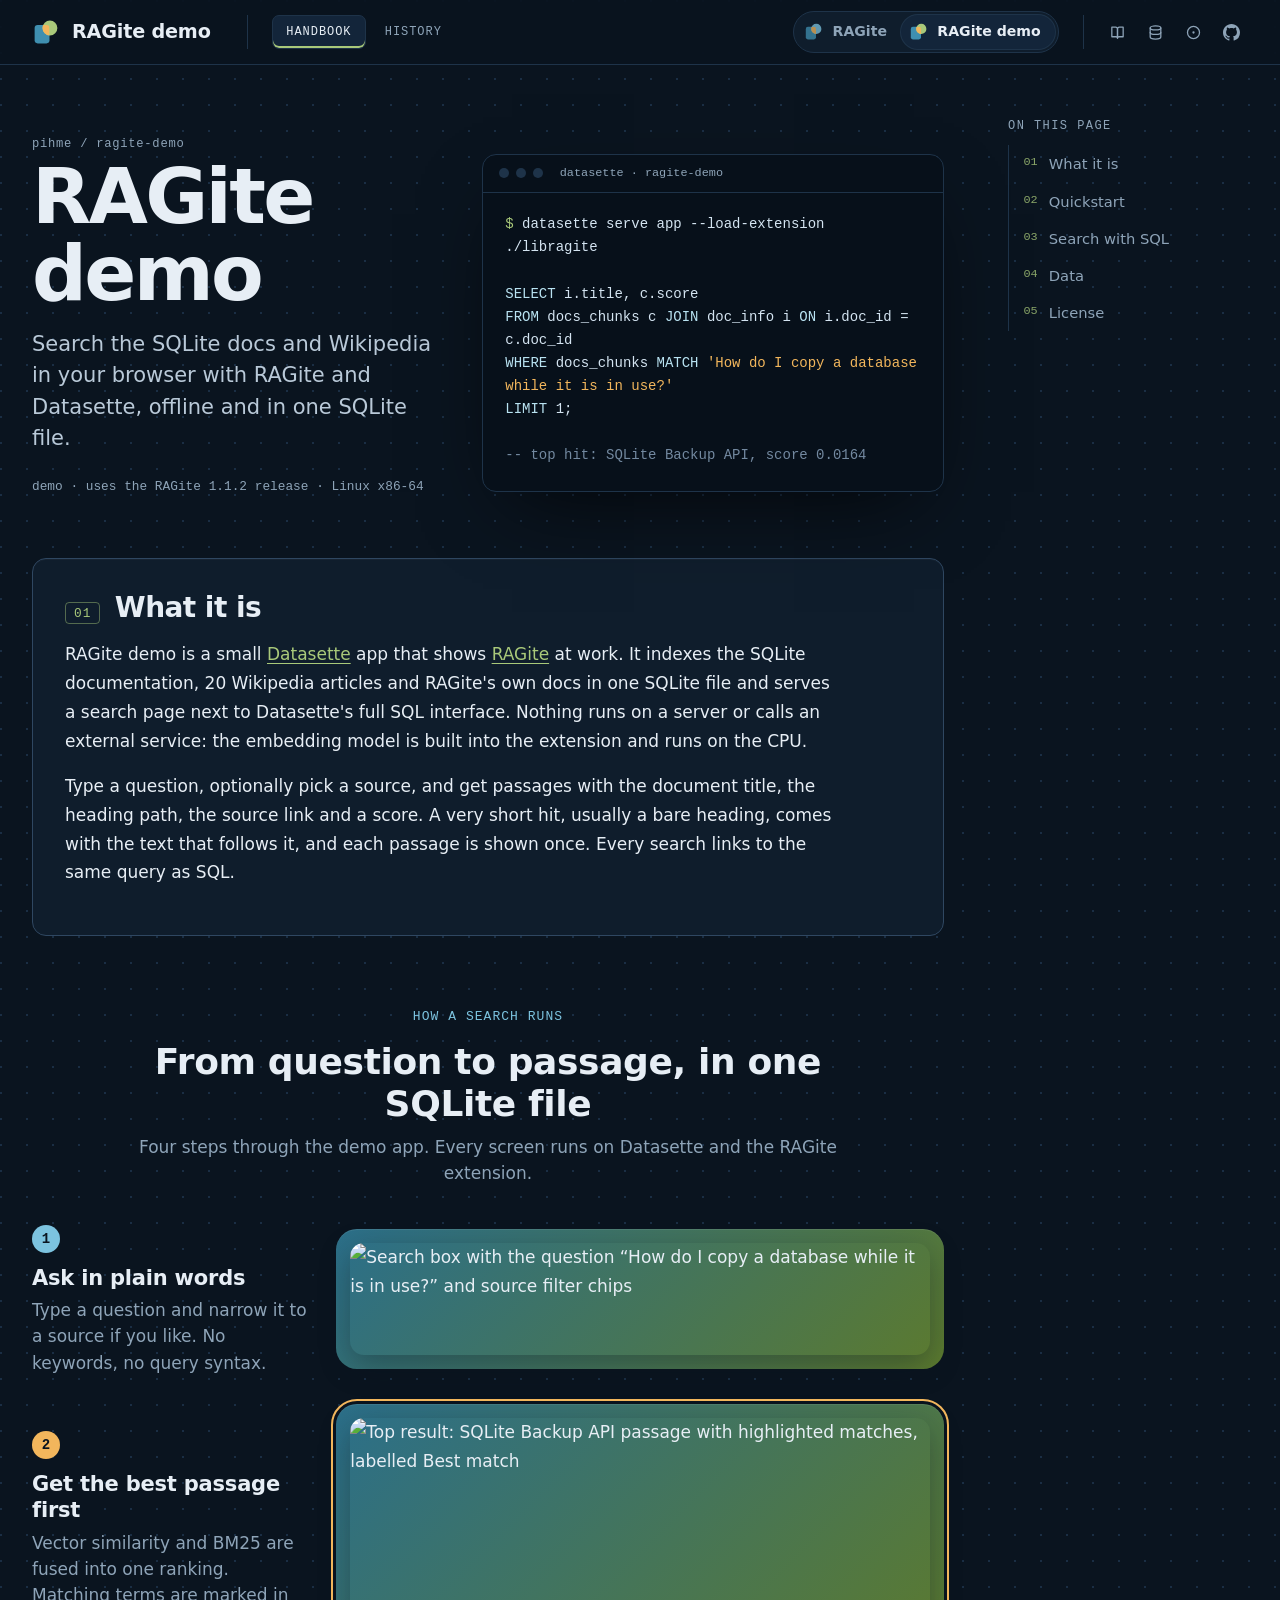
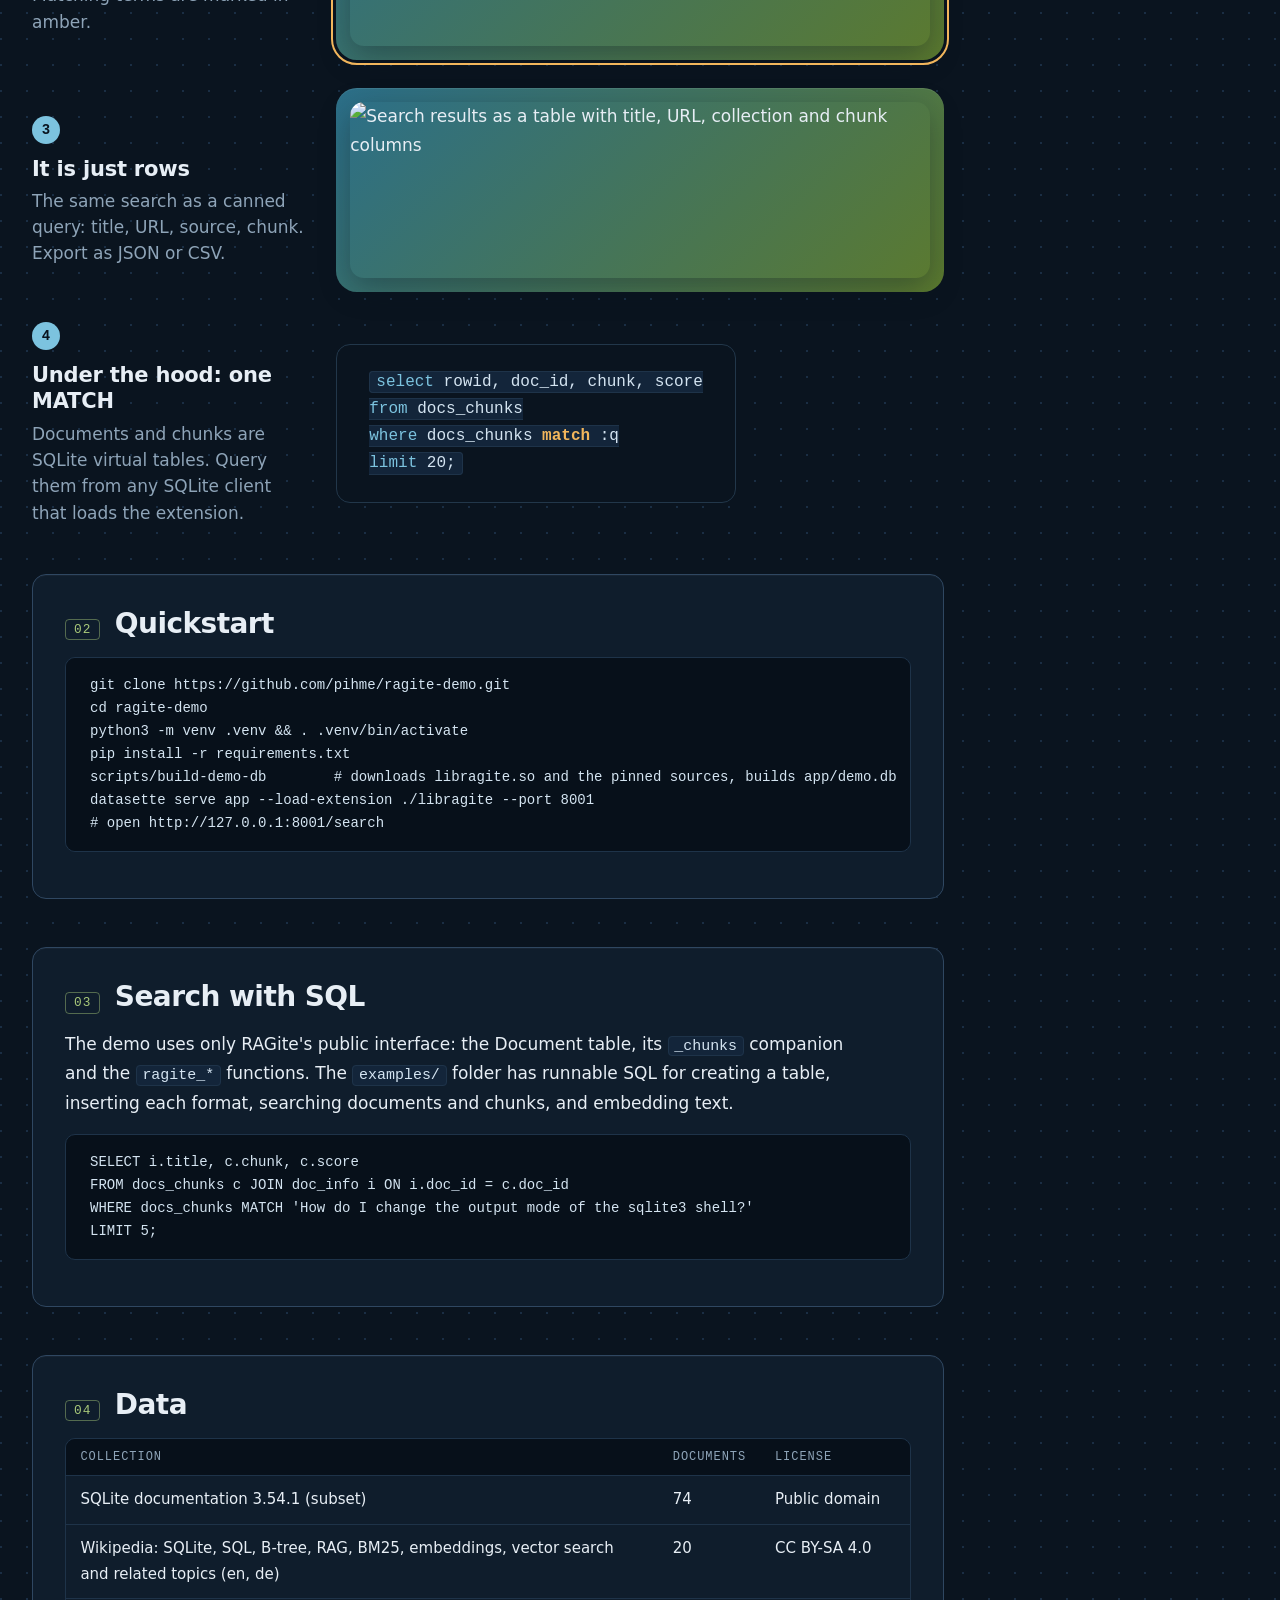
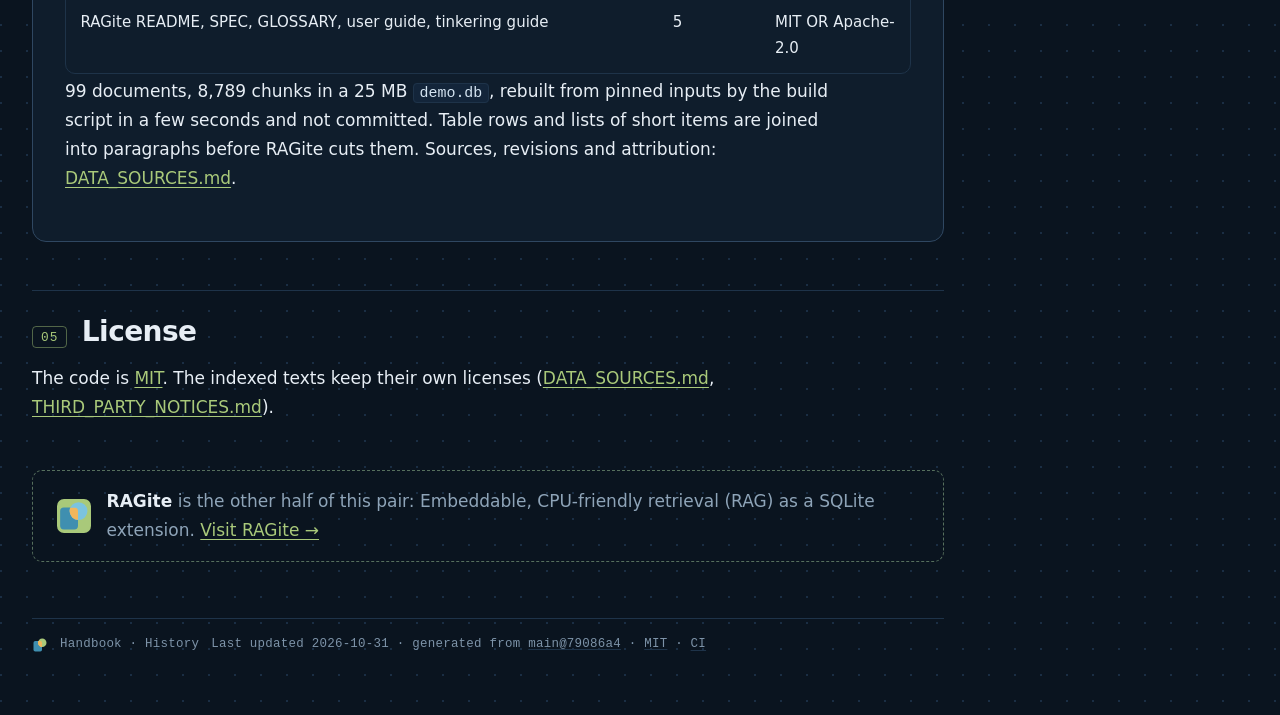
==== commit 0c7de7ff: "site: weekly update 2026-10-31 (status, chronicles)" ====
--- a/index.html
+++ b/index.html
@@ -158,7 +158,7 @@
 .jc-x{font:1rem/1.75 var(--rg-font-body);color:var(--rg-text-soft)}
 @media(max-width:760px){.jig{grid-template-columns:1fr}}
 </style></head><body><header class="tp-top"><div class="tp-in"><a class="tp-brand" href="./"><svg class="tp-logo" viewBox="0 0 64 64" width="28" height="28" aria-hidden="true" focusable="false"><defs><clipPath id="rg-doc"><path d="M13 16H33A7 7 0 0 1 40 23V51A7 7 0 0 1 33 58H13A7 7 0 0 1 6 51V23A7 7 0 0 1 13 16Z"/></clipPath></defs><path fill="var(--rg-logo-doc)" d="M13 16H33A7 7 0 0 1 40 23V51A7 7 0 0 1 33 58H13A7 7 0 0 1 6 51V23A7 7 0 0 1 13 16Z"/><path fill="var(--rg-logo-lens-demo)" d="M24 23A17 17 0 1 0 58 23A17 17 0 1 0 24 23Z"/><path fill="var(--rg-logo-hit)" d="M24 23A17 17 0 1 0 58 23A17 17 0 1 0 24 23Z" clip-path="url(#rg-doc)"/></svg><span class="tp-id"><b>RAGite demo</b><span class="tp-kick">Datasette · SQLite · RAGite</span></span></a><nav class="tp-tabs" aria-label="Site"><a href="" class="on" aria-current="page">Handbook</a><a href="https://pihme.github.io/ragite/history/">History</a></nav><div class="tp-pair"><span class="tp-pair-l">pair</span><nav class="tp-seg" aria-label="Sibling sites"><a href="https://pihme.github.io/ragite/"><svg class="tp-chip tp-logo" viewBox="0 0 64 64" width="24" height="24" aria-hidden="true" focusable="false"><defs><clipPath id="rg-doc-chip-ragite"><path d="M13 16H33A7 7 0 0 1 40 23V51A7 7 0 0 1 33 58H13A7 7 0 0 1 6 51V23A7 7 0 0 1 13 16Z"/></clipPath></defs><path fill="var(--rg-logo-doc)" d="M13 16H33A7 7 0 0 1 40 23V51A7 7 0 0 1 33 58H13A7 7 0 0 1 6 51V23A7 7 0 0 1 13 16Z"/><path fill="var(--rg-logo-lens)" d="M24 23A17 17 0 1 0 58 23A17 17 0 1 0 24 23Z"/><path fill="var(--rg-logo-hit)" d="M24 23A17 17 0 1 0 58 23A17 17 0 1 0 24 23Z" clip-path="url(#rg-doc-chip-ragite)"/></svg>RAGite</a><a href="https://pihme.github.io/ragite-demo/" class="on" aria-current="true"><svg class="tp-chip tp-logo" viewBox="0 0 64 64" width="24" height="24" aria-hidden="true" focusable="false"><defs><clipPath id="rg-doc-chip-ragite-demo"><path d="M13 16H33A7 7 0 0 1 40 23V51A7 7 0 0 1 33 58H13A7 7 0 0 1 6 51V23A7 7 0 0 1 13 16Z"/></clipPath></defs><path fill="var(--rg-logo-doc)" d="M13 16H33A7 7 0 0 1 40 23V51A7 7 0 0 1 33 58H13A7 7 0 0 1 6 51V23A7 7 0 0 1 13 16Z"/><path fill="var(--rg-logo-lens-demo)" d="M24 23A17 17 0 1 0 58 23A17 17 0 1 0 24 23Z"/><path fill="var(--rg-logo-hit)" d="M24 23A17 17 0 1 0 58 23A17 17 0 1 0 24 23Z" clip-path="url(#rg-doc-chip-ragite-demo)"/></svg>RAGite demo</a></nav></div><nav class="tp-ext" aria-label="Project links"><a class="tp-ib" href="https://github.com/pihme/ragite-demo#readme" aria-label="Readme" data-tip="Readme"><svg viewBox="0 0 24 24" fill="none" stroke="currentColor" stroke-width="1.8" stroke-linecap="round" stroke-linejoin="round" aria-hidden="true" focusable="false"><path d="M4 4.5h5.5A2.5 2.5 0 0 1 12 7v13a2 2 0 0 0-2-2H4z"/><path d="M20 4.5h-5.5A2.5 2.5 0 0 0 12 7v13a2 2 0 0 1 2-2h6z"/></svg></a><a class="tp-ib" href="https://github.com/pihme/ragite-demo/blob/main/DATA_SOURCES.md" aria-label="Data sources" data-tip="Data sources"><svg viewBox="0 0 24 24" fill="none" stroke="currentColor" stroke-width="1.8" stroke-linecap="round" stroke-linejoin="round" aria-hidden="true" focusable="false"><ellipse cx="12" cy="5.5" rx="7.5" ry="2.8"/><path d="M4.5 5.5v13c0 1.55 3.36 2.8 7.5 2.8s7.5-1.25 7.5-2.8v-13"/><path d="M4.5 12c0 1.55 3.36 2.8 7.5 2.8s7.5-1.25 7.5-2.8"/></svg></a><a class="tp-ib" href="https://github.com/pihme/ragite-demo/issues" aria-label="Issues" data-tip="Issues"><svg viewBox="0 0 24 24" fill="none" stroke="currentColor" stroke-width="1.8" stroke-linecap="round" stroke-linejoin="round" aria-hidden="true" focusable="false"><circle cx="12" cy="12" r="8.5"/><circle cx="12" cy="12" r="1.6" fill="currentColor" stroke="none"/></svg></a><a class="tp-ib" href="https://github.com/pihme/ragite-demo" aria-label="GitHub repository" data-tip="GitHub repository"><svg viewBox="0 0 16 16" fill="currentColor" aria-hidden="true" focusable="false"><path d="M8 0C3.58 0 0 3.58 0 8c0 3.54 2.29 6.53 5.47 7.59.4.07.55-.17.55-.38 0-.19-.01-.82-.01-1.49-2.01.37-2.53-.49-2.69-.94-.09-.23-.48-.94-.82-1.13-.28-.15-.68-.52-.01-.53.63-.01 1.08.58 1.23.82.72 1.21 1.87.87 2.33.66.07-.52.28-.87.51-1.07-1.78-.2-3.64-.89-3.64-3.95 0-.87.31-1.59.82-2.15-.08-.2-.36-1.02.08-2.12 0 0 .67-.21 2.2.82.64-.18 1.32-.27 2-.27.68 0 1.36.09 2 .27 1.53-1.04 2.2-.82 2.2-.82.44 1.1.16 1.92.08 2.12.51.56.82 1.27.82 2.15 0 3.07-1.87 3.75-3.65 3.95.29.25.54.73.54 1.48 0 1.07-.01 1.93-.01 2.2 0 .21.15.46.55.38A8.013 8.013 0 0016 8c0-4.42-3.58-8-8-8z"/></svg></a></nav></div></header><div class="tp-wrap"><main><div class="tp-hero"><div><div class="crumb">pihme / ragite-demo</div><h1>RAGite demo</h1><p class="lead">Search the SQLite docs and Wikipedia in your browser with RAGite and Datasette, offline and in one SQLite file.</p>
-<p class="badges">demo · uses the RAGite 1.0.1 release · Linux x86-64</p></div>
+<p class="badges">demo · uses the RAGite 1.1.2 release · Linux x86-64</p></div>
 <div class="tp-con"><div class="tp-con-h"><i></i><i></i><i></i><span>datasette · ragite-demo</span></div><pre><code><span class="pr">$</span> datasette serve app --load-extension ./libragite
 
 <span class="kw">SELECT</span> i.title, c.score
@@ -192,4 +192,4 @@
 # open http://127.0.0.1:8001/search</code></pre></section><section id="sql"><h2><span class="num">03</span>Search with SQL</h2><p>The demo uses only RAGite's public interface: the Document table, its <code>_chunks</code> companion and the <code>ragite_*</code> functions. The <code>examples/</code> folder has runnable SQL for creating a table, inserting each format, searching documents and chunks, and embedding text.</p><pre><code>SELECT i.title, c.chunk, c.score
 FROM docs_chunks c JOIN doc_info i ON i.doc_id = c.doc_id
 WHERE docs_chunks MATCH &#x27;How do I change the output mode of the sqlite3 shell?&#x27;
-LIMIT 5;</code></pre></section><section id="data"><h2><span class="num">04</span>Data</h2><div class="tbl"><table><thead><tr><th>Collection</th><th>Documents</th><th>License</th></tr></thead><tbody><tr><td>SQLite documentation 3.54.1 (subset)</td><td>74</td><td>Public domain</td></tr><tr><td>Wikipedia: SQLite, SQL, B-tree, RAG, BM25, embeddings, vector search and related topics (en, de)</td><td>20</td><td>CC BY-SA 4.0</td></tr><tr><td>RAGite README, SPEC, GLOSSARY, user guide, tinkering guide</td><td>5</td><td>MIT OR Apache-2.0</td></tr></tbody></table></div><p>99 documents, 8,789 chunks in a 25 MB <code>demo.db</code>, rebuilt from pinned inputs by the build script in a few seconds and not committed. Table rows and lists of short items are joined into paragraphs before RAGite cuts them. Sources, revisions and attribution: <a href="https://github.com/pihme/ragite-demo/blob/main/DATA_SOURCES.md">DATA_SOURCES.md</a>.</p></section><section id="license" class="plain"><h2><span class="num">05</span>License</h2><p>The code is <a href="https://github.com/pihme/ragite-demo/blob/main/LICENSE">MIT</a>. The indexed texts keep their own licenses (<a href="https://github.com/pihme/ragite-demo/blob/main/DATA_SOURCES.md">DATA_SOURCES.md</a>, <a href="https://github.com/pihme/ragite-demo/blob/main/THIRD_PARTY_NOTICES.md">THIRD_PARTY_NOTICES.md</a>).</p></section><div class="tp-pairnote"><svg class="tp-mark tp-logo" viewBox="0 0 64 64" width="34" height="34" aria-hidden="true" focusable="false"><defs><clipPath id="rg-doc-note"><path d="M13 16H33A7 7 0 0 1 40 23V51A7 7 0 0 1 33 58H13A7 7 0 0 1 6 51V23A7 7 0 0 1 13 16Z"/></clipPath></defs><path fill="var(--rg-logo-doc)" d="M13 16H33A7 7 0 0 1 40 23V51A7 7 0 0 1 33 58H13A7 7 0 0 1 6 51V23A7 7 0 0 1 13 16Z"/><path fill="var(--rg-logo-lens)" d="M24 23A17 17 0 1 0 58 23A17 17 0 1 0 24 23Z"/><path fill="var(--rg-logo-hit)" d="M24 23A17 17 0 1 0 58 23A17 17 0 1 0 24 23Z" clip-path="url(#rg-doc-note)"/></svg><span><b>RAGite</b> is the other half of this pair: Embeddable, CPU-friendly retrieval (RAG) as a SQLite extension. <a href="https://pihme.github.io/ragite/">Visit RAGite →</a></span></div><footer><svg class="tp-logo" viewBox="0 0 64 64" width="16" height="16" aria-hidden="true" focusable="false"><defs><clipPath id="rg-doc-foot"><path d="M13 16H33A7 7 0 0 1 40 23V51A7 7 0 0 1 33 58H13A7 7 0 0 1 6 51V23A7 7 0 0 1 13 16Z"/></clipPath></defs><path fill="var(--rg-logo-doc)" d="M13 16H33A7 7 0 0 1 40 23V51A7 7 0 0 1 33 58H13A7 7 0 0 1 6 51V23A7 7 0 0 1 13 16Z"/><path fill="var(--rg-logo-lens-demo)" d="M24 23A17 17 0 1 0 58 23A17 17 0 1 0 24 23Z"/><path fill="var(--rg-logo-hit)" d="M24 23A17 17 0 1 0 58 23A17 17 0 1 0 24 23Z" clip-path="url(#rg-doc-foot)"/></svg><nav class="tp-fnav"><a href="./">Handbook</a> · <a href="https://pihme.github.io/ragite/history/">History</a></nav><span>Last updated 2026-10-24 · generated from <a href="https://github.com/pihme/ragite-demo/tree/53bc8f284422f481ca734dbef74f1aa31bb586a6"><code>main@53bc8f2</code></a> · <a href="https://github.com/pihme/ragite-demo/blob/main/LICENSE">MIT</a> · <a class="tp-ci" href="https://github.com/pihme/ragite-demo/actions/workflows/ci.yml" title="CI workflow runs on GitHub Actions">CI</a></span></footer></main><aside class="tp-toc"><h4>On this page</h4><a href="#what"><b>01</b>What it is</a><a href="#quickstart"><b>02</b>Quickstart</a><a href="#sql"><b>03</b>Search with SQL</a><a href="#data"><b>04</b>Data</a><a href="#license"><b>05</b>License</a></aside></div></body></html>+LIMIT 5;</code></pre></section><section id="data"><h2><span class="num">04</span>Data</h2><div class="tbl"><table><thead><tr><th>Collection</th><th>Documents</th><th>License</th></tr></thead><tbody><tr><td>SQLite documentation 3.54.1 (subset)</td><td>74</td><td>Public domain</td></tr><tr><td>Wikipedia: SQLite, SQL, B-tree, RAG, BM25, embeddings, vector search and related topics (en, de)</td><td>20</td><td>CC BY-SA 4.0</td></tr><tr><td>RAGite README, SPEC, GLOSSARY, user guide, tinkering guide</td><td>5</td><td>MIT OR Apache-2.0</td></tr></tbody></table></div><p>99 documents, 8,789 chunks in a 25 MB <code>demo.db</code>, rebuilt from pinned inputs by the build script in a few seconds and not committed. Table rows and lists of short items are joined into paragraphs before RAGite cuts them. Sources, revisions and attribution: <a href="https://github.com/pihme/ragite-demo/blob/main/DATA_SOURCES.md">DATA_SOURCES.md</a>.</p></section><section id="license" class="plain"><h2><span class="num">05</span>License</h2><p>The code is <a href="https://github.com/pihme/ragite-demo/blob/main/LICENSE">MIT</a>. The indexed texts keep their own licenses (<a href="https://github.com/pihme/ragite-demo/blob/main/DATA_SOURCES.md">DATA_SOURCES.md</a>, <a href="https://github.com/pihme/ragite-demo/blob/main/THIRD_PARTY_NOTICES.md">THIRD_PARTY_NOTICES.md</a>).</p></section><div class="tp-pairnote"><svg class="tp-mark tp-logo" viewBox="0 0 64 64" width="34" height="34" aria-hidden="true" focusable="false"><defs><clipPath id="rg-doc-note"><path d="M13 16H33A7 7 0 0 1 40 23V51A7 7 0 0 1 33 58H13A7 7 0 0 1 6 51V23A7 7 0 0 1 13 16Z"/></clipPath></defs><path fill="var(--rg-logo-doc)" d="M13 16H33A7 7 0 0 1 40 23V51A7 7 0 0 1 33 58H13A7 7 0 0 1 6 51V23A7 7 0 0 1 13 16Z"/><path fill="var(--rg-logo-lens)" d="M24 23A17 17 0 1 0 58 23A17 17 0 1 0 24 23Z"/><path fill="var(--rg-logo-hit)" d="M24 23A17 17 0 1 0 58 23A17 17 0 1 0 24 23Z" clip-path="url(#rg-doc-note)"/></svg><span><b>RAGite</b> is the other half of this pair: Embeddable, CPU-friendly retrieval (RAG) as a SQLite extension. <a href="https://pihme.github.io/ragite/">Visit RAGite →</a></span></div><footer><svg class="tp-logo" viewBox="0 0 64 64" width="16" height="16" aria-hidden="true" focusable="false"><defs><clipPath id="rg-doc-foot"><path d="M13 16H33A7 7 0 0 1 40 23V51A7 7 0 0 1 33 58H13A7 7 0 0 1 6 51V23A7 7 0 0 1 13 16Z"/></clipPath></defs><path fill="var(--rg-logo-doc)" d="M13 16H33A7 7 0 0 1 40 23V51A7 7 0 0 1 33 58H13A7 7 0 0 1 6 51V23A7 7 0 0 1 13 16Z"/><path fill="var(--rg-logo-lens-demo)" d="M24 23A17 17 0 1 0 58 23A17 17 0 1 0 24 23Z"/><path fill="var(--rg-logo-hit)" d="M24 23A17 17 0 1 0 58 23A17 17 0 1 0 24 23Z" clip-path="url(#rg-doc-foot)"/></svg><nav class="tp-fnav"><a href="./">Handbook</a> · <a href="https://pihme.github.io/ragite/history/">History</a></nav><span>Last updated 2026-10-31 · generated from <a href="https://github.com/pihme/ragite-demo/tree/79086a4f8050fd0d5f9587c12a07f88effdbaed3"><code>main@79086a4</code></a> · <a href="https://github.com/pihme/ragite-demo/blob/main/LICENSE">MIT</a> · <a class="tp-ci" href="https://github.com/pihme/ragite-demo/actions/workflows/ci.yml" title="CI workflow runs on GitHub Actions">CI</a></span></footer></main><aside class="tp-toc"><h4>On this page</h4><a href="#what"><b>01</b>What it is</a><a href="#quickstart"><b>02</b>Quickstart</a><a href="#sql"><b>03</b>Search with SQL</a><a href="#data"><b>04</b>Data</a><a href="#license"><b>05</b>License</a></aside></div></body></html>
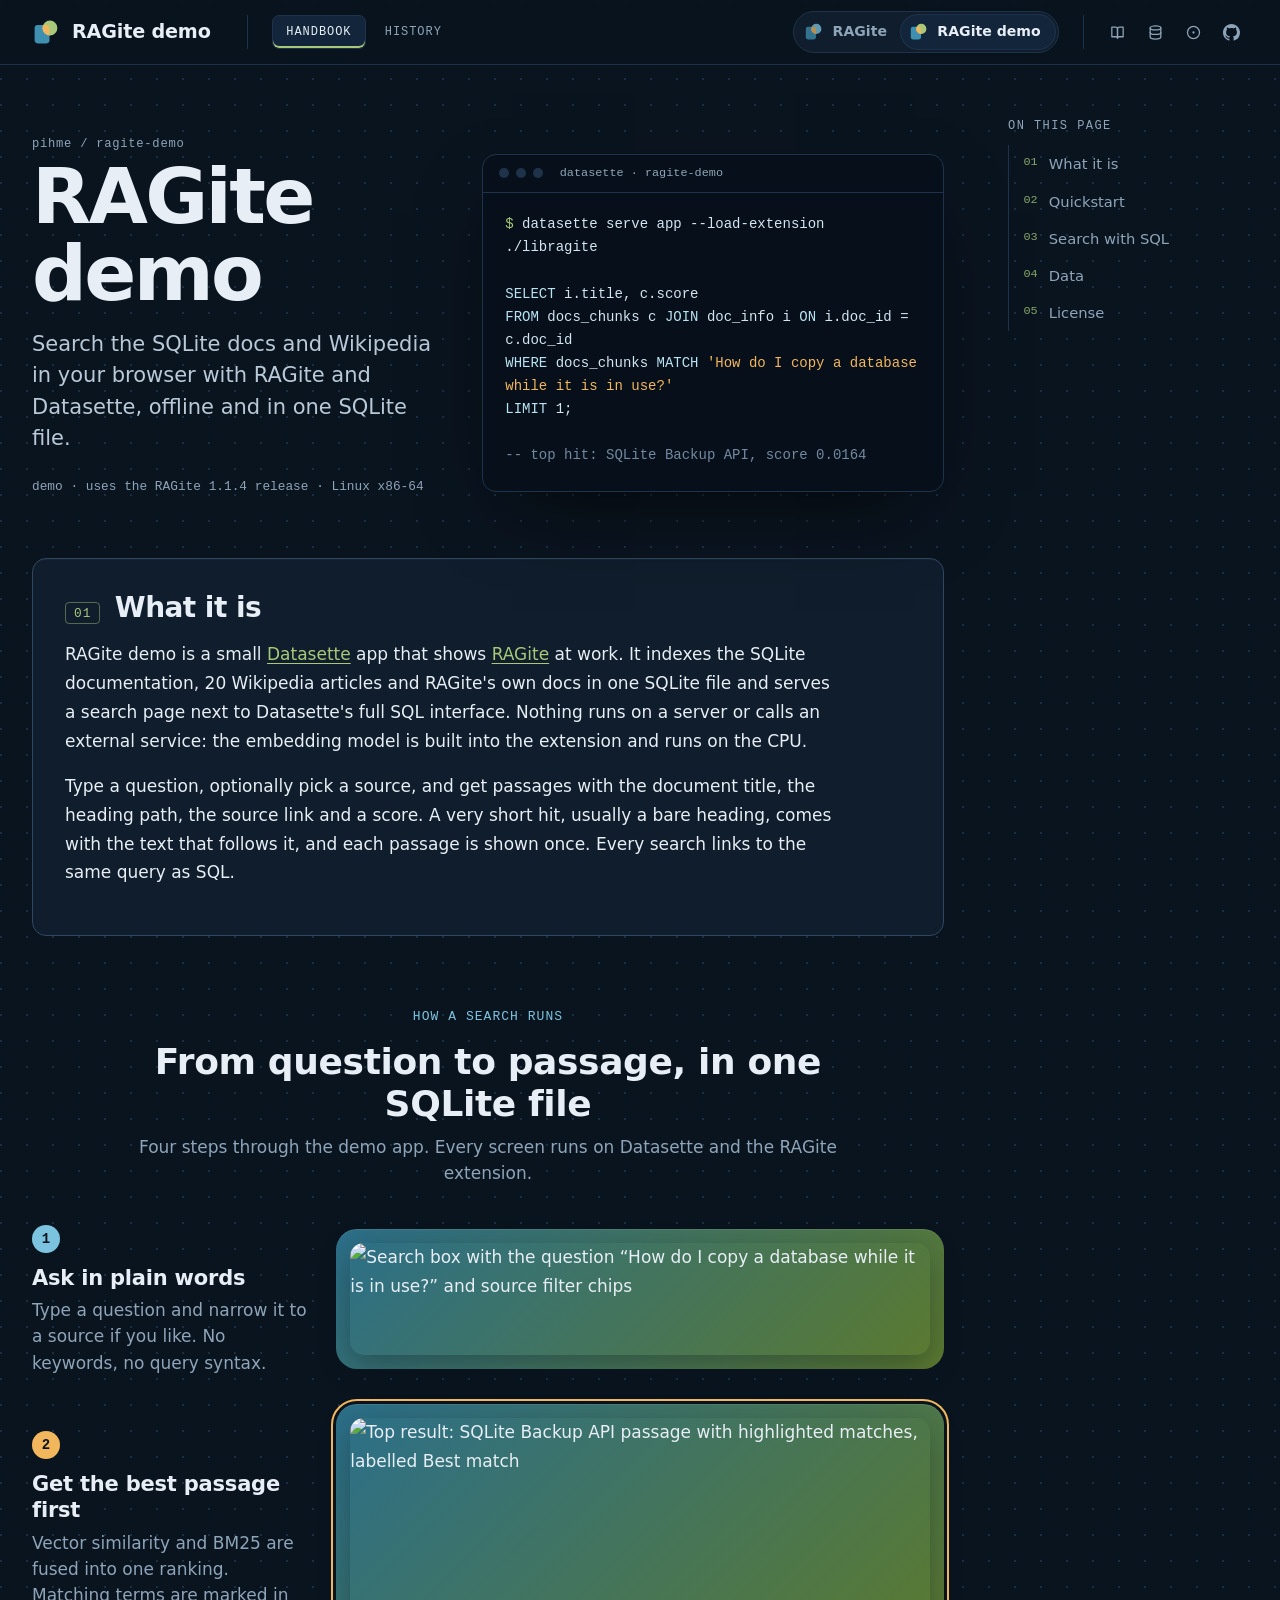
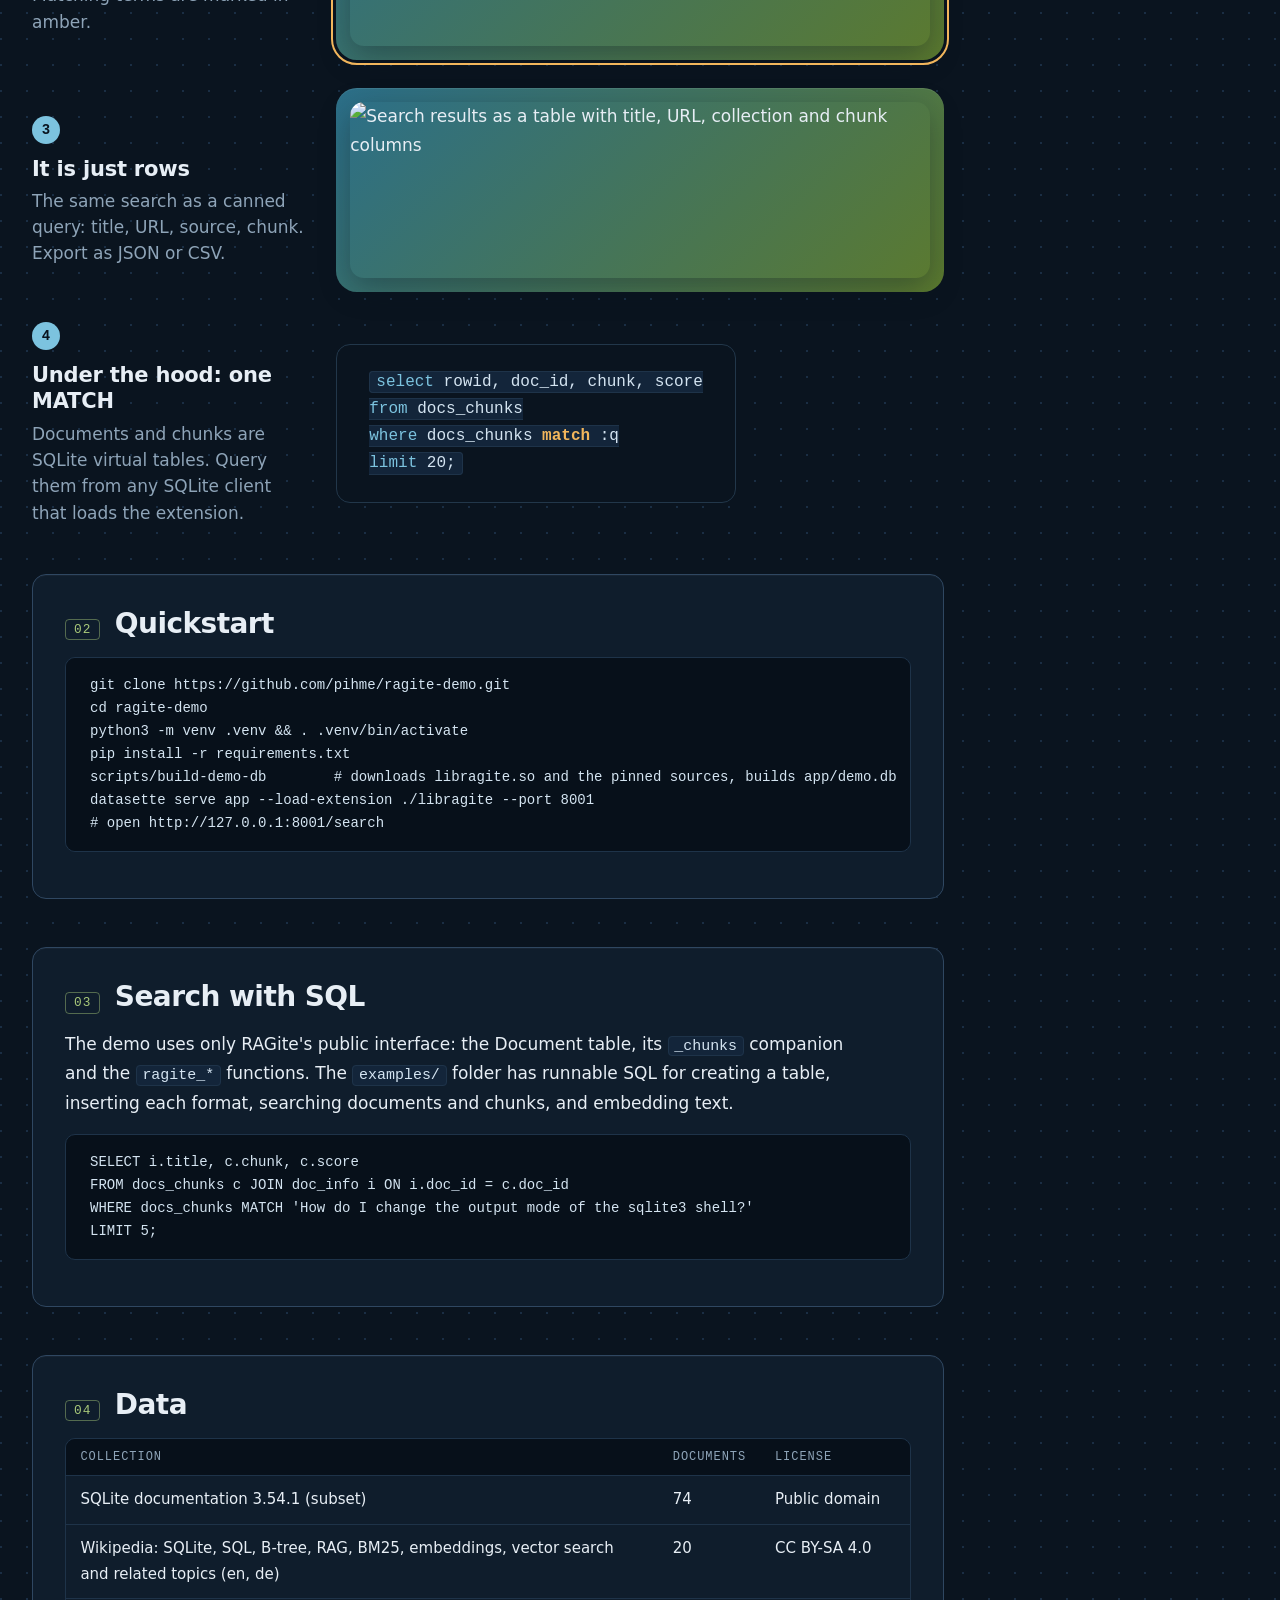
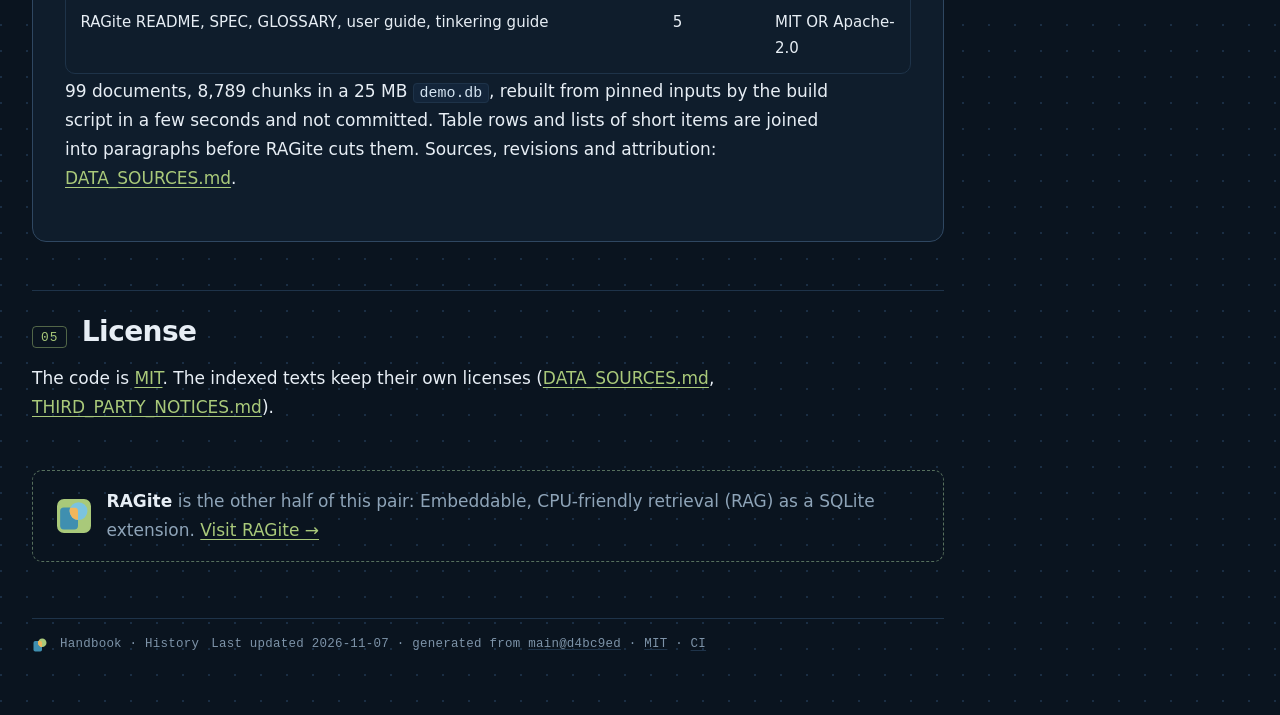
==== commit b0a28f38: "site: weekly update 2026-11-07 (status, chronicles, November snapshot)" ====
--- a/index.html
+++ b/index.html
@@ -158,7 +158,7 @@
 .jc-x{font:1rem/1.75 var(--rg-font-body);color:var(--rg-text-soft)}
 @media(max-width:760px){.jig{grid-template-columns:1fr}}
 </style></head><body><header class="tp-top"><div class="tp-in"><a class="tp-brand" href="./"><svg class="tp-logo" viewBox="0 0 64 64" width="28" height="28" aria-hidden="true" focusable="false"><defs><clipPath id="rg-doc"><path d="M13 16H33A7 7 0 0 1 40 23V51A7 7 0 0 1 33 58H13A7 7 0 0 1 6 51V23A7 7 0 0 1 13 16Z"/></clipPath></defs><path fill="var(--rg-logo-doc)" d="M13 16H33A7 7 0 0 1 40 23V51A7 7 0 0 1 33 58H13A7 7 0 0 1 6 51V23A7 7 0 0 1 13 16Z"/><path fill="var(--rg-logo-lens-demo)" d="M24 23A17 17 0 1 0 58 23A17 17 0 1 0 24 23Z"/><path fill="var(--rg-logo-hit)" d="M24 23A17 17 0 1 0 58 23A17 17 0 1 0 24 23Z" clip-path="url(#rg-doc)"/></svg><span class="tp-id"><b>RAGite demo</b><span class="tp-kick">Datasette · SQLite · RAGite</span></span></a><nav class="tp-tabs" aria-label="Site"><a href="" class="on" aria-current="page">Handbook</a><a href="https://pihme.github.io/ragite/history/">History</a></nav><div class="tp-pair"><span class="tp-pair-l">pair</span><nav class="tp-seg" aria-label="Sibling sites"><a href="https://pihme.github.io/ragite/"><svg class="tp-chip tp-logo" viewBox="0 0 64 64" width="24" height="24" aria-hidden="true" focusable="false"><defs><clipPath id="rg-doc-chip-ragite"><path d="M13 16H33A7 7 0 0 1 40 23V51A7 7 0 0 1 33 58H13A7 7 0 0 1 6 51V23A7 7 0 0 1 13 16Z"/></clipPath></defs><path fill="var(--rg-logo-doc)" d="M13 16H33A7 7 0 0 1 40 23V51A7 7 0 0 1 33 58H13A7 7 0 0 1 6 51V23A7 7 0 0 1 13 16Z"/><path fill="var(--rg-logo-lens)" d="M24 23A17 17 0 1 0 58 23A17 17 0 1 0 24 23Z"/><path fill="var(--rg-logo-hit)" d="M24 23A17 17 0 1 0 58 23A17 17 0 1 0 24 23Z" clip-path="url(#rg-doc-chip-ragite)"/></svg>RAGite</a><a href="https://pihme.github.io/ragite-demo/" class="on" aria-current="true"><svg class="tp-chip tp-logo" viewBox="0 0 64 64" width="24" height="24" aria-hidden="true" focusable="false"><defs><clipPath id="rg-doc-chip-ragite-demo"><path d="M13 16H33A7 7 0 0 1 40 23V51A7 7 0 0 1 33 58H13A7 7 0 0 1 6 51V23A7 7 0 0 1 13 16Z"/></clipPath></defs><path fill="var(--rg-logo-doc)" d="M13 16H33A7 7 0 0 1 40 23V51A7 7 0 0 1 33 58H13A7 7 0 0 1 6 51V23A7 7 0 0 1 13 16Z"/><path fill="var(--rg-logo-lens-demo)" d="M24 23A17 17 0 1 0 58 23A17 17 0 1 0 24 23Z"/><path fill="var(--rg-logo-hit)" d="M24 23A17 17 0 1 0 58 23A17 17 0 1 0 24 23Z" clip-path="url(#rg-doc-chip-ragite-demo)"/></svg>RAGite demo</a></nav></div><nav class="tp-ext" aria-label="Project links"><a class="tp-ib" href="https://github.com/pihme/ragite-demo#readme" aria-label="Readme" data-tip="Readme"><svg viewBox="0 0 24 24" fill="none" stroke="currentColor" stroke-width="1.8" stroke-linecap="round" stroke-linejoin="round" aria-hidden="true" focusable="false"><path d="M4 4.5h5.5A2.5 2.5 0 0 1 12 7v13a2 2 0 0 0-2-2H4z"/><path d="M20 4.5h-5.5A2.5 2.5 0 0 0 12 7v13a2 2 0 0 1 2-2h6z"/></svg></a><a class="tp-ib" href="https://github.com/pihme/ragite-demo/blob/main/DATA_SOURCES.md" aria-label="Data sources" data-tip="Data sources"><svg viewBox="0 0 24 24" fill="none" stroke="currentColor" stroke-width="1.8" stroke-linecap="round" stroke-linejoin="round" aria-hidden="true" focusable="false"><ellipse cx="12" cy="5.5" rx="7.5" ry="2.8"/><path d="M4.5 5.5v13c0 1.55 3.36 2.8 7.5 2.8s7.5-1.25 7.5-2.8v-13"/><path d="M4.5 12c0 1.55 3.36 2.8 7.5 2.8s7.5-1.25 7.5-2.8"/></svg></a><a class="tp-ib" href="https://github.com/pihme/ragite-demo/issues" aria-label="Issues" data-tip="Issues"><svg viewBox="0 0 24 24" fill="none" stroke="currentColor" stroke-width="1.8" stroke-linecap="round" stroke-linejoin="round" aria-hidden="true" focusable="false"><circle cx="12" cy="12" r="8.5"/><circle cx="12" cy="12" r="1.6" fill="currentColor" stroke="none"/></svg></a><a class="tp-ib" href="https://github.com/pihme/ragite-demo" aria-label="GitHub repository" data-tip="GitHub repository"><svg viewBox="0 0 16 16" fill="currentColor" aria-hidden="true" focusable="false"><path d="M8 0C3.58 0 0 3.58 0 8c0 3.54 2.29 6.53 5.47 7.59.4.07.55-.17.55-.38 0-.19-.01-.82-.01-1.49-2.01.37-2.53-.49-2.69-.94-.09-.23-.48-.94-.82-1.13-.28-.15-.68-.52-.01-.53.63-.01 1.08.58 1.23.82.72 1.21 1.87.87 2.33.66.07-.52.28-.87.51-1.07-1.78-.2-3.64-.89-3.64-3.95 0-.87.31-1.59.82-2.15-.08-.2-.36-1.02.08-2.12 0 0 .67-.21 2.2.82.64-.18 1.32-.27 2-.27.68 0 1.36.09 2 .27 1.53-1.04 2.2-.82 2.2-.82.44 1.1.16 1.92.08 2.12.51.56.82 1.27.82 2.15 0 3.07-1.87 3.75-3.65 3.95.29.25.54.73.54 1.48 0 1.07-.01 1.93-.01 2.2 0 .21.15.46.55.38A8.013 8.013 0 0016 8c0-4.42-3.58-8-8-8z"/></svg></a></nav></div></header><div class="tp-wrap"><main><div class="tp-hero"><div><div class="crumb">pihme / ragite-demo</div><h1>RAGite demo</h1><p class="lead">Search the SQLite docs and Wikipedia in your browser with RAGite and Datasette, offline and in one SQLite file.</p>
-<p class="badges">demo · uses the RAGite 1.1.2 release · Linux x86-64</p></div>
+<p class="badges">demo · uses the RAGite 1.1.4 release · Linux x86-64</p></div>
 <div class="tp-con"><div class="tp-con-h"><i></i><i></i><i></i><span>datasette · ragite-demo</span></div><pre><code><span class="pr">$</span> datasette serve app --load-extension ./libragite
 
 <span class="kw">SELECT</span> i.title, c.score
@@ -192,4 +192,4 @@
 # open http://127.0.0.1:8001/search</code></pre></section><section id="sql"><h2><span class="num">03</span>Search with SQL</h2><p>The demo uses only RAGite's public interface: the Document table, its <code>_chunks</code> companion and the <code>ragite_*</code> functions. The <code>examples/</code> folder has runnable SQL for creating a table, inserting each format, searching documents and chunks, and embedding text.</p><pre><code>SELECT i.title, c.chunk, c.score
 FROM docs_chunks c JOIN doc_info i ON i.doc_id = c.doc_id
 WHERE docs_chunks MATCH &#x27;How do I change the output mode of the sqlite3 shell?&#x27;
-LIMIT 5;</code></pre></section><section id="data"><h2><span class="num">04</span>Data</h2><div class="tbl"><table><thead><tr><th>Collection</th><th>Documents</th><th>License</th></tr></thead><tbody><tr><td>SQLite documentation 3.54.1 (subset)</td><td>74</td><td>Public domain</td></tr><tr><td>Wikipedia: SQLite, SQL, B-tree, RAG, BM25, embeddings, vector search and related topics (en, de)</td><td>20</td><td>CC BY-SA 4.0</td></tr><tr><td>RAGite README, SPEC, GLOSSARY, user guide, tinkering guide</td><td>5</td><td>MIT OR Apache-2.0</td></tr></tbody></table></div><p>99 documents, 8,789 chunks in a 25 MB <code>demo.db</code>, rebuilt from pinned inputs by the build script in a few seconds and not committed. Table rows and lists of short items are joined into paragraphs before RAGite cuts them. Sources, revisions and attribution: <a href="https://github.com/pihme/ragite-demo/blob/main/DATA_SOURCES.md">DATA_SOURCES.md</a>.</p></section><section id="license" class="plain"><h2><span class="num">05</span>License</h2><p>The code is <a href="https://github.com/pihme/ragite-demo/blob/main/LICENSE">MIT</a>. The indexed texts keep their own licenses (<a href="https://github.com/pihme/ragite-demo/blob/main/DATA_SOURCES.md">DATA_SOURCES.md</a>, <a href="https://github.com/pihme/ragite-demo/blob/main/THIRD_PARTY_NOTICES.md">THIRD_PARTY_NOTICES.md</a>).</p></section><div class="tp-pairnote"><svg class="tp-mark tp-logo" viewBox="0 0 64 64" width="34" height="34" aria-hidden="true" focusable="false"><defs><clipPath id="rg-doc-note"><path d="M13 16H33A7 7 0 0 1 40 23V51A7 7 0 0 1 33 58H13A7 7 0 0 1 6 51V23A7 7 0 0 1 13 16Z"/></clipPath></defs><path fill="var(--rg-logo-doc)" d="M13 16H33A7 7 0 0 1 40 23V51A7 7 0 0 1 33 58H13A7 7 0 0 1 6 51V23A7 7 0 0 1 13 16Z"/><path fill="var(--rg-logo-lens)" d="M24 23A17 17 0 1 0 58 23A17 17 0 1 0 24 23Z"/><path fill="var(--rg-logo-hit)" d="M24 23A17 17 0 1 0 58 23A17 17 0 1 0 24 23Z" clip-path="url(#rg-doc-note)"/></svg><span><b>RAGite</b> is the other half of this pair: Embeddable, CPU-friendly retrieval (RAG) as a SQLite extension. <a href="https://pihme.github.io/ragite/">Visit RAGite →</a></span></div><footer><svg class="tp-logo" viewBox="0 0 64 64" width="16" height="16" aria-hidden="true" focusable="false"><defs><clipPath id="rg-doc-foot"><path d="M13 16H33A7 7 0 0 1 40 23V51A7 7 0 0 1 33 58H13A7 7 0 0 1 6 51V23A7 7 0 0 1 13 16Z"/></clipPath></defs><path fill="var(--rg-logo-doc)" d="M13 16H33A7 7 0 0 1 40 23V51A7 7 0 0 1 33 58H13A7 7 0 0 1 6 51V23A7 7 0 0 1 13 16Z"/><path fill="var(--rg-logo-lens-demo)" d="M24 23A17 17 0 1 0 58 23A17 17 0 1 0 24 23Z"/><path fill="var(--rg-logo-hit)" d="M24 23A17 17 0 1 0 58 23A17 17 0 1 0 24 23Z" clip-path="url(#rg-doc-foot)"/></svg><nav class="tp-fnav"><a href="./">Handbook</a> · <a href="https://pihme.github.io/ragite/history/">History</a></nav><span>Last updated 2026-10-31 · generated from <a href="https://github.com/pihme/ragite-demo/tree/79086a4f8050fd0d5f9587c12a07f88effdbaed3"><code>main@79086a4</code></a> · <a href="https://github.com/pihme/ragite-demo/blob/main/LICENSE">MIT</a> · <a class="tp-ci" href="https://github.com/pihme/ragite-demo/actions/workflows/ci.yml" title="CI workflow runs on GitHub Actions">CI</a></span></footer></main><aside class="tp-toc"><h4>On this page</h4><a href="#what"><b>01</b>What it is</a><a href="#quickstart"><b>02</b>Quickstart</a><a href="#sql"><b>03</b>Search with SQL</a><a href="#data"><b>04</b>Data</a><a href="#license"><b>05</b>License</a></aside></div></body></html>+LIMIT 5;</code></pre></section><section id="data"><h2><span class="num">04</span>Data</h2><div class="tbl"><table><thead><tr><th>Collection</th><th>Documents</th><th>License</th></tr></thead><tbody><tr><td>SQLite documentation 3.54.1 (subset)</td><td>74</td><td>Public domain</td></tr><tr><td>Wikipedia: SQLite, SQL, B-tree, RAG, BM25, embeddings, vector search and related topics (en, de)</td><td>20</td><td>CC BY-SA 4.0</td></tr><tr><td>RAGite README, SPEC, GLOSSARY, user guide, tinkering guide</td><td>5</td><td>MIT OR Apache-2.0</td></tr></tbody></table></div><p>99 documents, 8,789 chunks in a 25 MB <code>demo.db</code>, rebuilt from pinned inputs by the build script in a few seconds and not committed. Table rows and lists of short items are joined into paragraphs before RAGite cuts them. Sources, revisions and attribution: <a href="https://github.com/pihme/ragite-demo/blob/main/DATA_SOURCES.md">DATA_SOURCES.md</a>.</p></section><section id="license" class="plain"><h2><span class="num">05</span>License</h2><p>The code is <a href="https://github.com/pihme/ragite-demo/blob/main/LICENSE">MIT</a>. The indexed texts keep their own licenses (<a href="https://github.com/pihme/ragite-demo/blob/main/DATA_SOURCES.md">DATA_SOURCES.md</a>, <a href="https://github.com/pihme/ragite-demo/blob/main/THIRD_PARTY_NOTICES.md">THIRD_PARTY_NOTICES.md</a>).</p></section><div class="tp-pairnote"><svg class="tp-mark tp-logo" viewBox="0 0 64 64" width="34" height="34" aria-hidden="true" focusable="false"><defs><clipPath id="rg-doc-note"><path d="M13 16H33A7 7 0 0 1 40 23V51A7 7 0 0 1 33 58H13A7 7 0 0 1 6 51V23A7 7 0 0 1 13 16Z"/></clipPath></defs><path fill="var(--rg-logo-doc)" d="M13 16H33A7 7 0 0 1 40 23V51A7 7 0 0 1 33 58H13A7 7 0 0 1 6 51V23A7 7 0 0 1 13 16Z"/><path fill="var(--rg-logo-lens)" d="M24 23A17 17 0 1 0 58 23A17 17 0 1 0 24 23Z"/><path fill="var(--rg-logo-hit)" d="M24 23A17 17 0 1 0 58 23A17 17 0 1 0 24 23Z" clip-path="url(#rg-doc-note)"/></svg><span><b>RAGite</b> is the other half of this pair: Embeddable, CPU-friendly retrieval (RAG) as a SQLite extension. <a href="https://pihme.github.io/ragite/">Visit RAGite →</a></span></div><footer><svg class="tp-logo" viewBox="0 0 64 64" width="16" height="16" aria-hidden="true" focusable="false"><defs><clipPath id="rg-doc-foot"><path d="M13 16H33A7 7 0 0 1 40 23V51A7 7 0 0 1 33 58H13A7 7 0 0 1 6 51V23A7 7 0 0 1 13 16Z"/></clipPath></defs><path fill="var(--rg-logo-doc)" d="M13 16H33A7 7 0 0 1 40 23V51A7 7 0 0 1 33 58H13A7 7 0 0 1 6 51V23A7 7 0 0 1 13 16Z"/><path fill="var(--rg-logo-lens-demo)" d="M24 23A17 17 0 1 0 58 23A17 17 0 1 0 24 23Z"/><path fill="var(--rg-logo-hit)" d="M24 23A17 17 0 1 0 58 23A17 17 0 1 0 24 23Z" clip-path="url(#rg-doc-foot)"/></svg><nav class="tp-fnav"><a href="./">Handbook</a> · <a href="https://pihme.github.io/ragite/history/">History</a></nav><span>Last updated 2026-11-07 · generated from <a href="https://github.com/pihme/ragite-demo/tree/d4bc9ed16b71554daaa25d90ee05869de230b345"><code>main@d4bc9ed</code></a> · <a href="https://github.com/pihme/ragite-demo/blob/main/LICENSE">MIT</a> · <a class="tp-ci" href="https://github.com/pihme/ragite-demo/actions/workflows/ci.yml" title="CI workflow runs on GitHub Actions">CI</a></span></footer></main><aside class="tp-toc"><h4>On this page</h4><a href="#what"><b>01</b>What it is</a><a href="#quickstart"><b>02</b>Quickstart</a><a href="#sql"><b>03</b>Search with SQL</a><a href="#data"><b>04</b>Data</a><a href="#license"><b>05</b>License</a></aside></div></body></html>
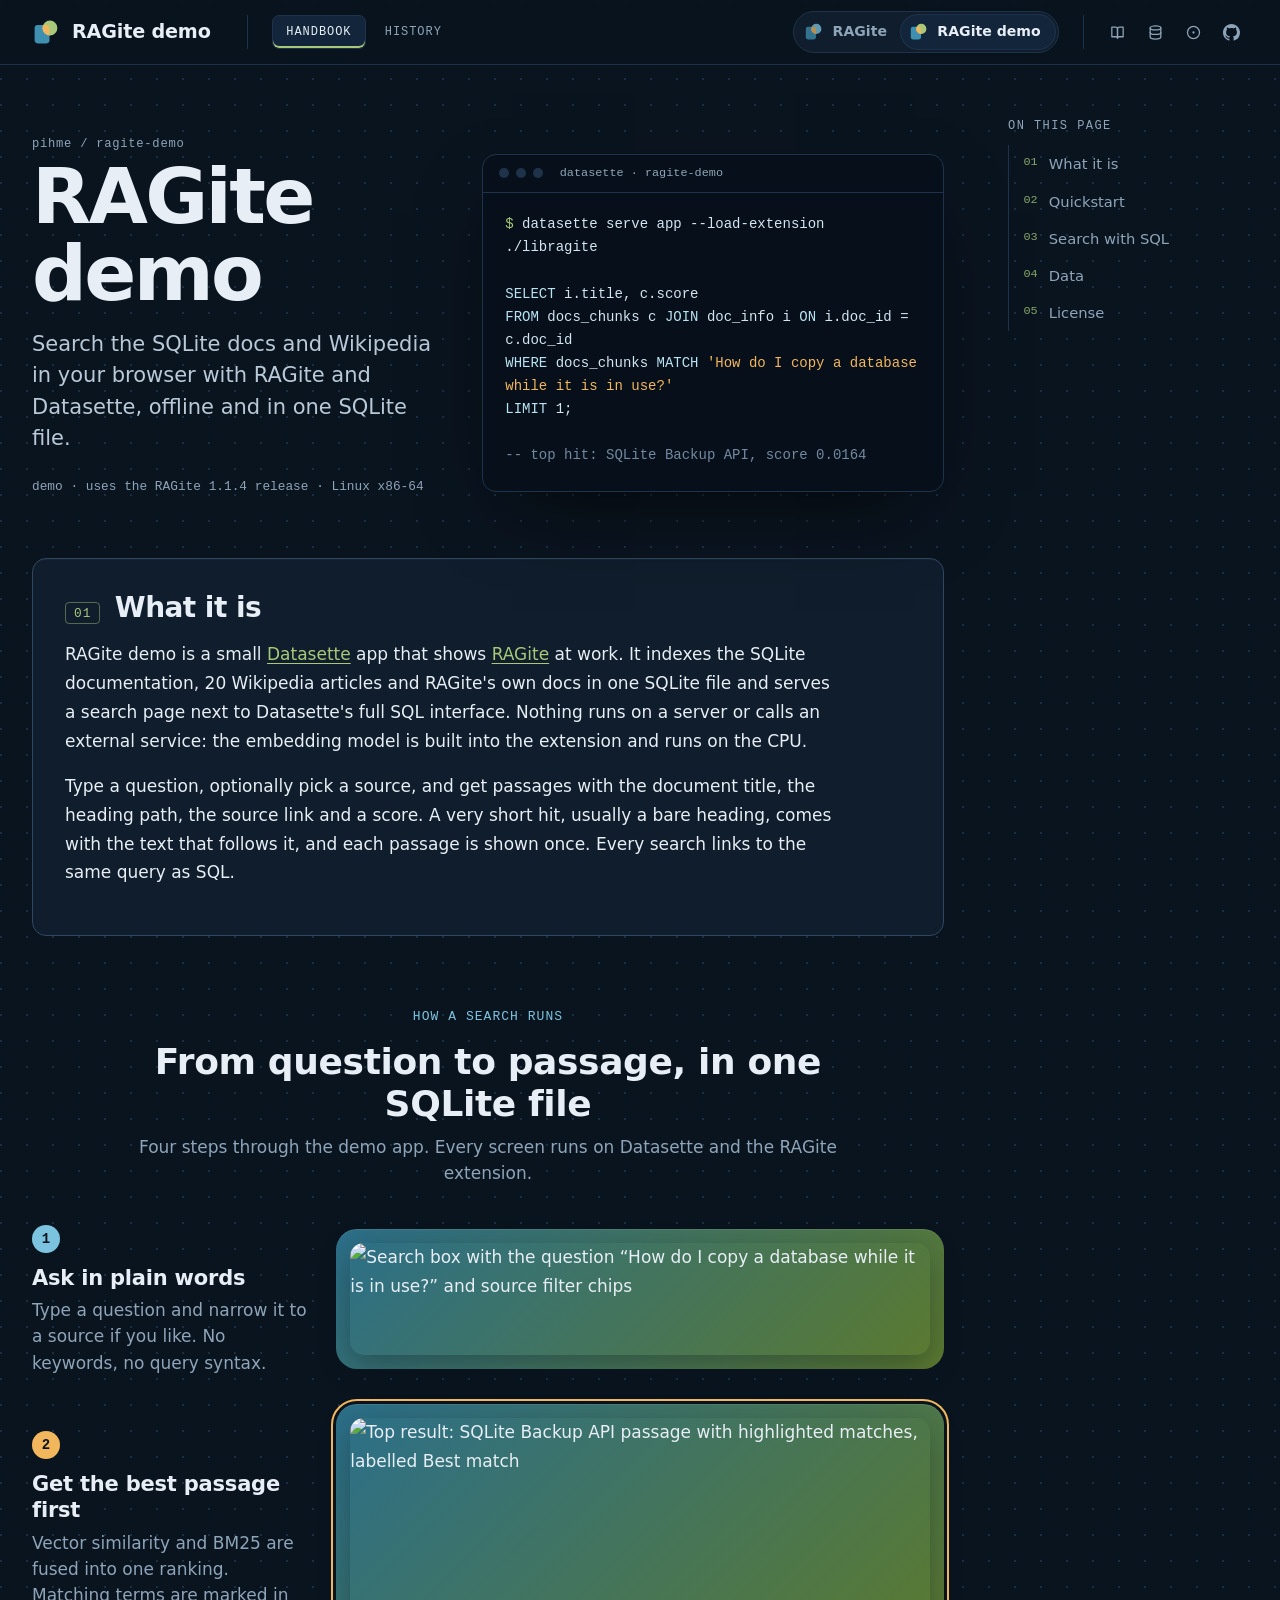
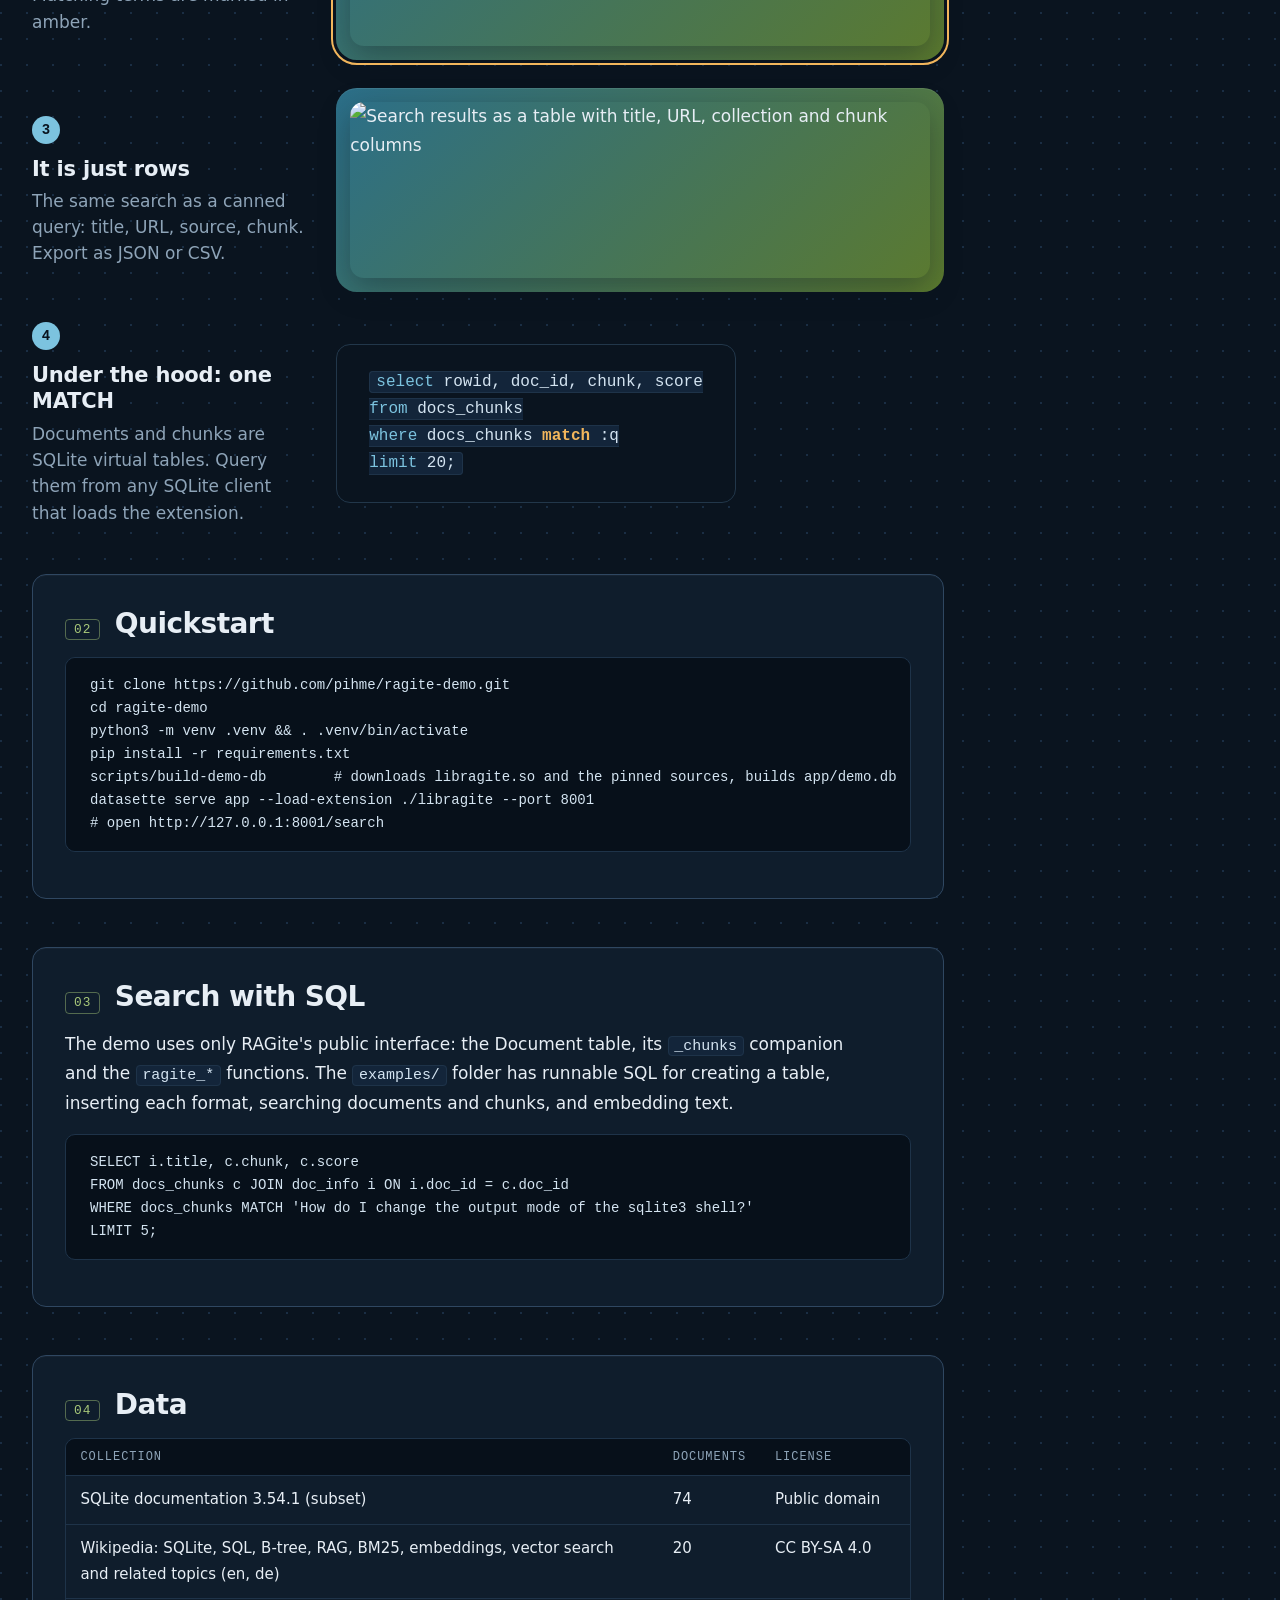
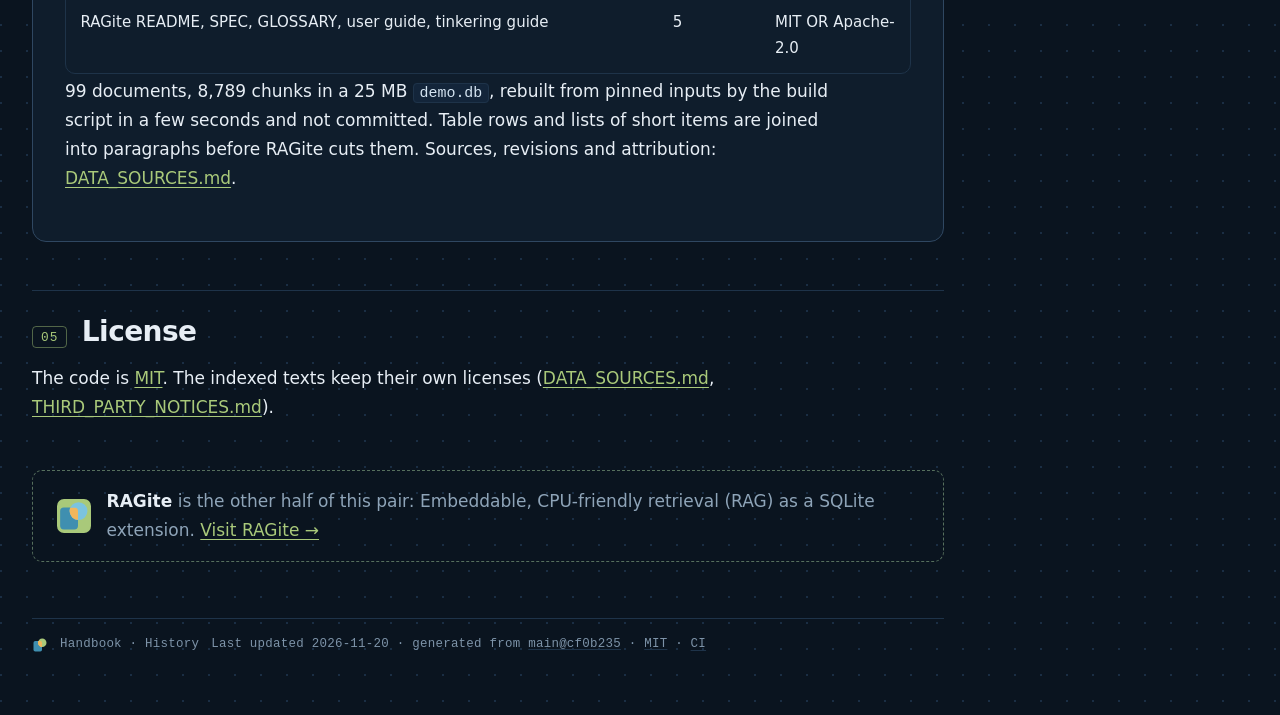
==== commit e8326c30: "site: weekly update 2026-11-20 (status)" ====
--- a/index.html
+++ b/index.html
@@ -192,4 +192,4 @@
 # open http://127.0.0.1:8001/search</code></pre></section><section id="sql"><h2><span class="num">03</span>Search with SQL</h2><p>The demo uses only RAGite's public interface: the Document table, its <code>_chunks</code> companion and the <code>ragite_*</code> functions. The <code>examples/</code> folder has runnable SQL for creating a table, inserting each format, searching documents and chunks, and embedding text.</p><pre><code>SELECT i.title, c.chunk, c.score
 FROM docs_chunks c JOIN doc_info i ON i.doc_id = c.doc_id
 WHERE docs_chunks MATCH &#x27;How do I change the output mode of the sqlite3 shell?&#x27;
-LIMIT 5;</code></pre></section><section id="data"><h2><span class="num">04</span>Data</h2><div class="tbl"><table><thead><tr><th>Collection</th><th>Documents</th><th>License</th></tr></thead><tbody><tr><td>SQLite documentation 3.54.1 (subset)</td><td>74</td><td>Public domain</td></tr><tr><td>Wikipedia: SQLite, SQL, B-tree, RAG, BM25, embeddings, vector search and related topics (en, de)</td><td>20</td><td>CC BY-SA 4.0</td></tr><tr><td>RAGite README, SPEC, GLOSSARY, user guide, tinkering guide</td><td>5</td><td>MIT OR Apache-2.0</td></tr></tbody></table></div><p>99 documents, 8,789 chunks in a 25 MB <code>demo.db</code>, rebuilt from pinned inputs by the build script in a few seconds and not committed. Table rows and lists of short items are joined into paragraphs before RAGite cuts them. Sources, revisions and attribution: <a href="https://github.com/pihme/ragite-demo/blob/main/DATA_SOURCES.md">DATA_SOURCES.md</a>.</p></section><section id="license" class="plain"><h2><span class="num">05</span>License</h2><p>The code is <a href="https://github.com/pihme/ragite-demo/blob/main/LICENSE">MIT</a>. The indexed texts keep their own licenses (<a href="https://github.com/pihme/ragite-demo/blob/main/DATA_SOURCES.md">DATA_SOURCES.md</a>, <a href="https://github.com/pihme/ragite-demo/blob/main/THIRD_PARTY_NOTICES.md">THIRD_PARTY_NOTICES.md</a>).</p></section><div class="tp-pairnote"><svg class="tp-mark tp-logo" viewBox="0 0 64 64" width="34" height="34" aria-hidden="true" focusable="false"><defs><clipPath id="rg-doc-note"><path d="M13 16H33A7 7 0 0 1 40 23V51A7 7 0 0 1 33 58H13A7 7 0 0 1 6 51V23A7 7 0 0 1 13 16Z"/></clipPath></defs><path fill="var(--rg-logo-doc)" d="M13 16H33A7 7 0 0 1 40 23V51A7 7 0 0 1 33 58H13A7 7 0 0 1 6 51V23A7 7 0 0 1 13 16Z"/><path fill="var(--rg-logo-lens)" d="M24 23A17 17 0 1 0 58 23A17 17 0 1 0 24 23Z"/><path fill="var(--rg-logo-hit)" d="M24 23A17 17 0 1 0 58 23A17 17 0 1 0 24 23Z" clip-path="url(#rg-doc-note)"/></svg><span><b>RAGite</b> is the other half of this pair: Embeddable, CPU-friendly retrieval (RAG) as a SQLite extension. <a href="https://pihme.github.io/ragite/">Visit RAGite →</a></span></div><footer><svg class="tp-logo" viewBox="0 0 64 64" width="16" height="16" aria-hidden="true" focusable="false"><defs><clipPath id="rg-doc-foot"><path d="M13 16H33A7 7 0 0 1 40 23V51A7 7 0 0 1 33 58H13A7 7 0 0 1 6 51V23A7 7 0 0 1 13 16Z"/></clipPath></defs><path fill="var(--rg-logo-doc)" d="M13 16H33A7 7 0 0 1 40 23V51A7 7 0 0 1 33 58H13A7 7 0 0 1 6 51V23A7 7 0 0 1 13 16Z"/><path fill="var(--rg-logo-lens-demo)" d="M24 23A17 17 0 1 0 58 23A17 17 0 1 0 24 23Z"/><path fill="var(--rg-logo-hit)" d="M24 23A17 17 0 1 0 58 23A17 17 0 1 0 24 23Z" clip-path="url(#rg-doc-foot)"/></svg><nav class="tp-fnav"><a href="./">Handbook</a> · <a href="https://pihme.github.io/ragite/history/">History</a></nav><span>Last updated 2026-11-07 · generated from <a href="https://github.com/pihme/ragite-demo/tree/d4bc9ed16b71554daaa25d90ee05869de230b345"><code>main@d4bc9ed</code></a> · <a href="https://github.com/pihme/ragite-demo/blob/main/LICENSE">MIT</a> · <a class="tp-ci" href="https://github.com/pihme/ragite-demo/actions/workflows/ci.yml" title="CI workflow runs on GitHub Actions">CI</a></span></footer></main><aside class="tp-toc"><h4>On this page</h4><a href="#what"><b>01</b>What it is</a><a href="#quickstart"><b>02</b>Quickstart</a><a href="#sql"><b>03</b>Search with SQL</a><a href="#data"><b>04</b>Data</a><a href="#license"><b>05</b>License</a></aside></div></body></html>+LIMIT 5;</code></pre></section><section id="data"><h2><span class="num">04</span>Data</h2><div class="tbl"><table><thead><tr><th>Collection</th><th>Documents</th><th>License</th></tr></thead><tbody><tr><td>SQLite documentation 3.54.1 (subset)</td><td>74</td><td>Public domain</td></tr><tr><td>Wikipedia: SQLite, SQL, B-tree, RAG, BM25, embeddings, vector search and related topics (en, de)</td><td>20</td><td>CC BY-SA 4.0</td></tr><tr><td>RAGite README, SPEC, GLOSSARY, user guide, tinkering guide</td><td>5</td><td>MIT OR Apache-2.0</td></tr></tbody></table></div><p>99 documents, 8,789 chunks in a 25 MB <code>demo.db</code>, rebuilt from pinned inputs by the build script in a few seconds and not committed. Table rows and lists of short items are joined into paragraphs before RAGite cuts them. Sources, revisions and attribution: <a href="https://github.com/pihme/ragite-demo/blob/main/DATA_SOURCES.md">DATA_SOURCES.md</a>.</p></section><section id="license" class="plain"><h2><span class="num">05</span>License</h2><p>The code is <a href="https://github.com/pihme/ragite-demo/blob/main/LICENSE">MIT</a>. The indexed texts keep their own licenses (<a href="https://github.com/pihme/ragite-demo/blob/main/DATA_SOURCES.md">DATA_SOURCES.md</a>, <a href="https://github.com/pihme/ragite-demo/blob/main/THIRD_PARTY_NOTICES.md">THIRD_PARTY_NOTICES.md</a>).</p></section><div class="tp-pairnote"><svg class="tp-mark tp-logo" viewBox="0 0 64 64" width="34" height="34" aria-hidden="true" focusable="false"><defs><clipPath id="rg-doc-note"><path d="M13 16H33A7 7 0 0 1 40 23V51A7 7 0 0 1 33 58H13A7 7 0 0 1 6 51V23A7 7 0 0 1 13 16Z"/></clipPath></defs><path fill="var(--rg-logo-doc)" d="M13 16H33A7 7 0 0 1 40 23V51A7 7 0 0 1 33 58H13A7 7 0 0 1 6 51V23A7 7 0 0 1 13 16Z"/><path fill="var(--rg-logo-lens)" d="M24 23A17 17 0 1 0 58 23A17 17 0 1 0 24 23Z"/><path fill="var(--rg-logo-hit)" d="M24 23A17 17 0 1 0 58 23A17 17 0 1 0 24 23Z" clip-path="url(#rg-doc-note)"/></svg><span><b>RAGite</b> is the other half of this pair: Embeddable, CPU-friendly retrieval (RAG) as a SQLite extension. <a href="https://pihme.github.io/ragite/">Visit RAGite →</a></span></div><footer><svg class="tp-logo" viewBox="0 0 64 64" width="16" height="16" aria-hidden="true" focusable="false"><defs><clipPath id="rg-doc-foot"><path d="M13 16H33A7 7 0 0 1 40 23V51A7 7 0 0 1 33 58H13A7 7 0 0 1 6 51V23A7 7 0 0 1 13 16Z"/></clipPath></defs><path fill="var(--rg-logo-doc)" d="M13 16H33A7 7 0 0 1 40 23V51A7 7 0 0 1 33 58H13A7 7 0 0 1 6 51V23A7 7 0 0 1 13 16Z"/><path fill="var(--rg-logo-lens-demo)" d="M24 23A17 17 0 1 0 58 23A17 17 0 1 0 24 23Z"/><path fill="var(--rg-logo-hit)" d="M24 23A17 17 0 1 0 58 23A17 17 0 1 0 24 23Z" clip-path="url(#rg-doc-foot)"/></svg><nav class="tp-fnav"><a href="./">Handbook</a> · <a href="https://pihme.github.io/ragite/history/">History</a></nav><span>Last updated 2026-11-20 · generated from <a href="https://github.com/pihme/ragite-demo/tree/cf0b235"><code>main@cf0b235</code></a> · <a href="https://github.com/pihme/ragite-demo/blob/main/LICENSE">MIT</a> · <a class="tp-ci" href="https://github.com/pihme/ragite-demo/actions/workflows/ci.yml" title="CI workflow runs on GitHub Actions">CI</a></span></footer></main><aside class="tp-toc"><h4>On this page</h4><a href="#what"><b>01</b>What it is</a><a href="#quickstart"><b>02</b>Quickstart</a><a href="#sql"><b>03</b>Search with SQL</a><a href="#data"><b>04</b>Data</a><a href="#license"><b>05</b>License</a></aside></div></body></html>
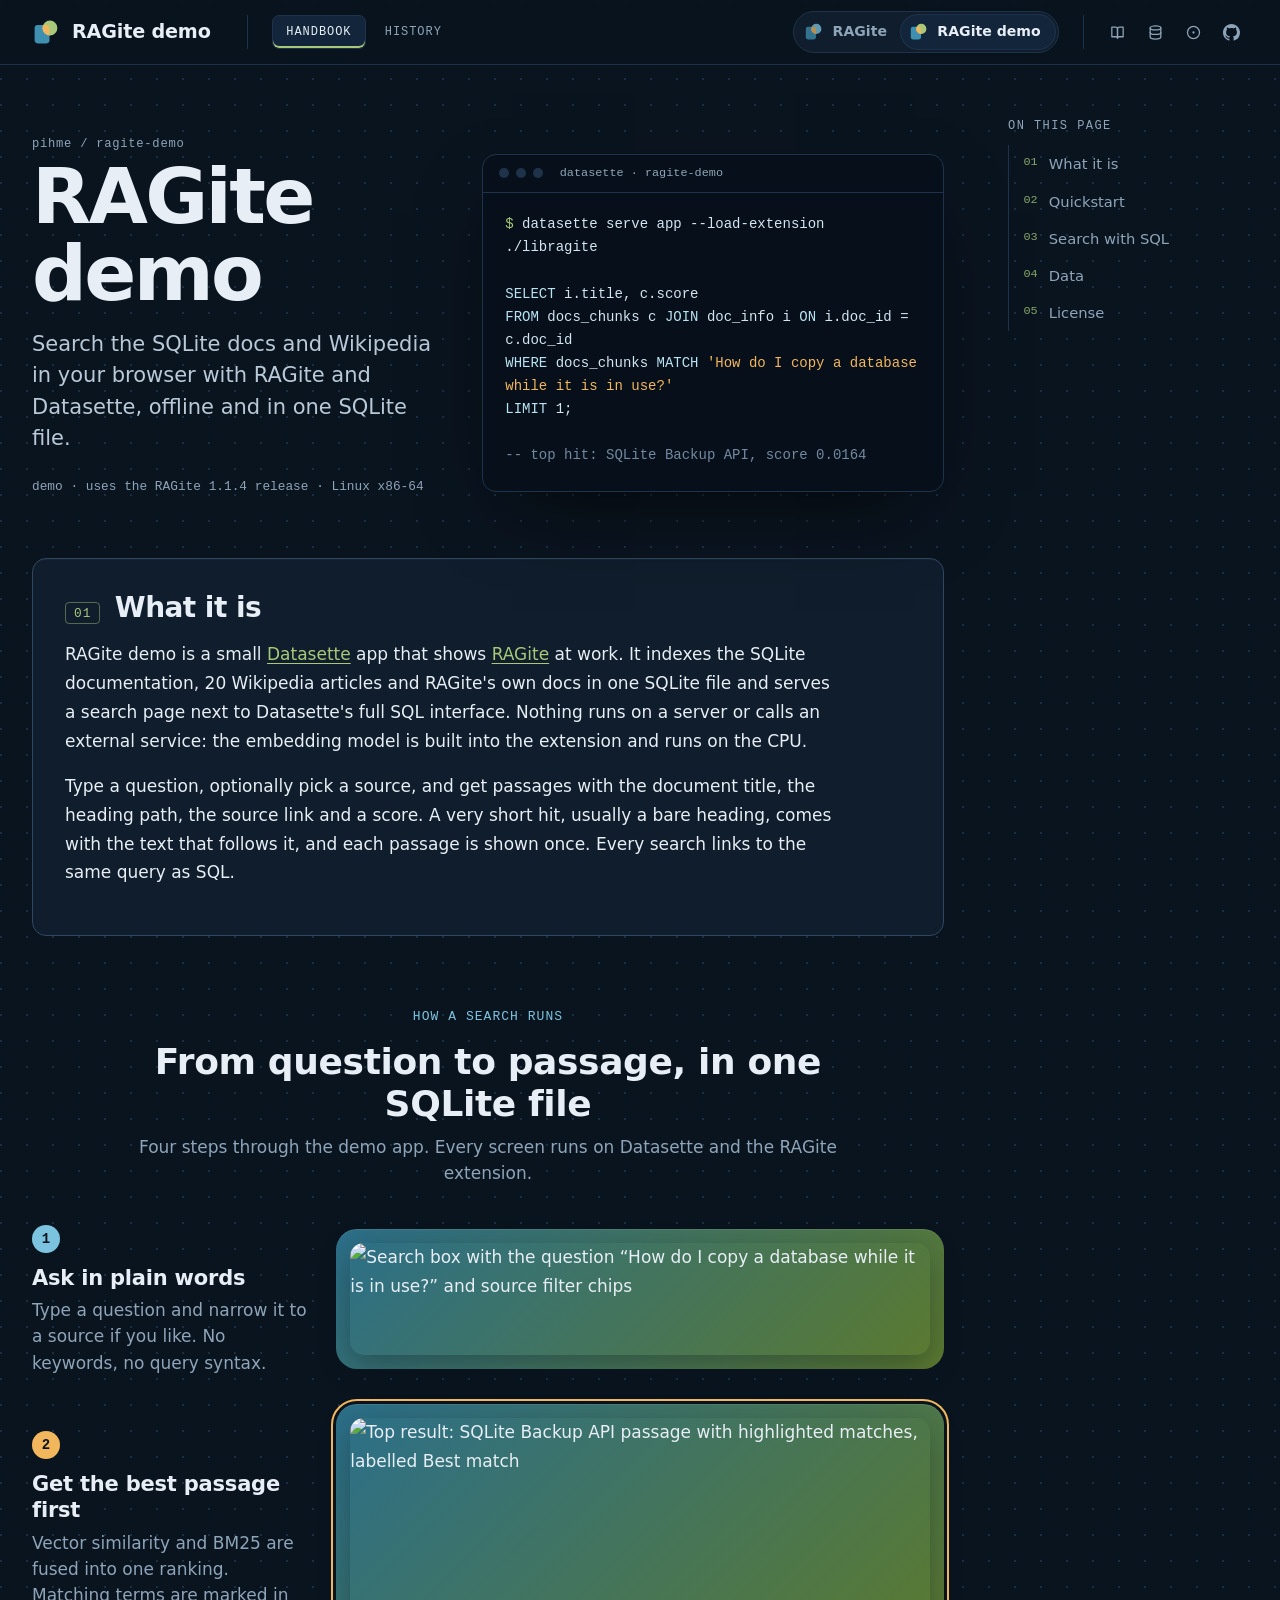
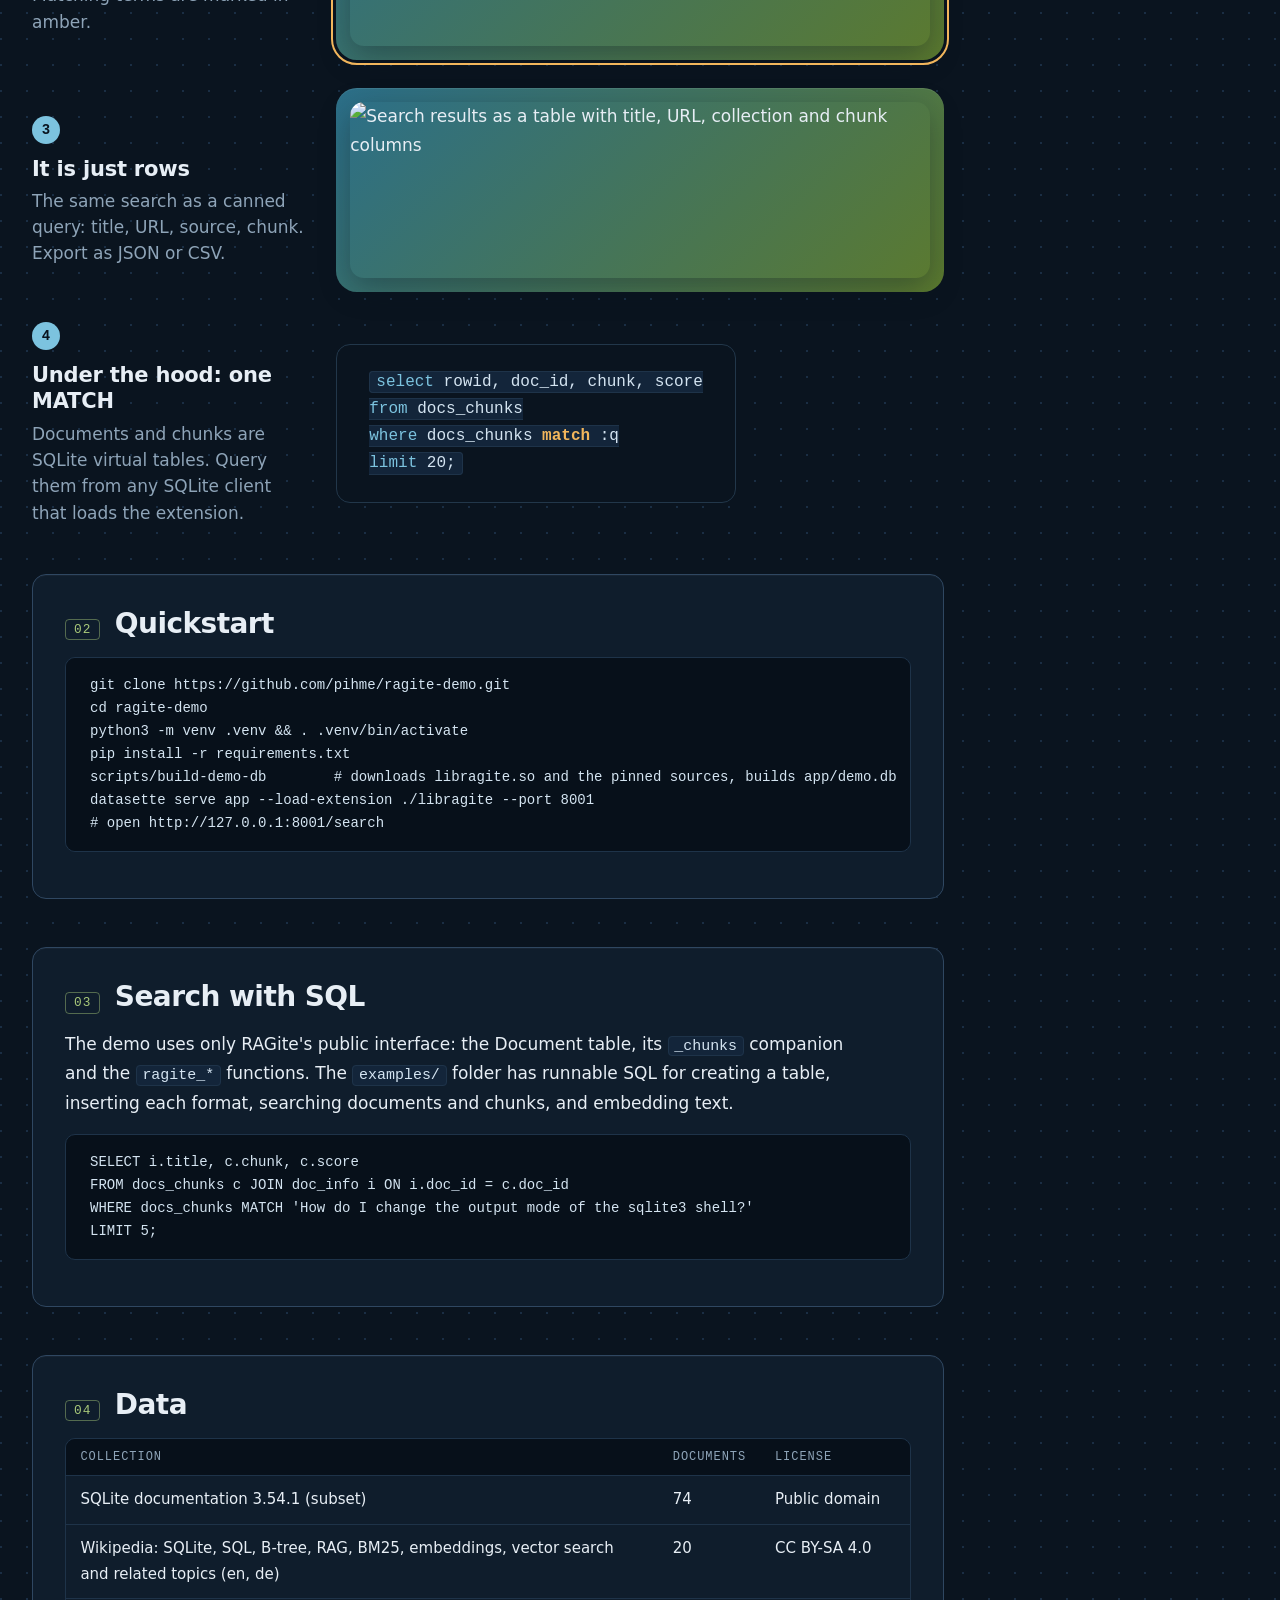
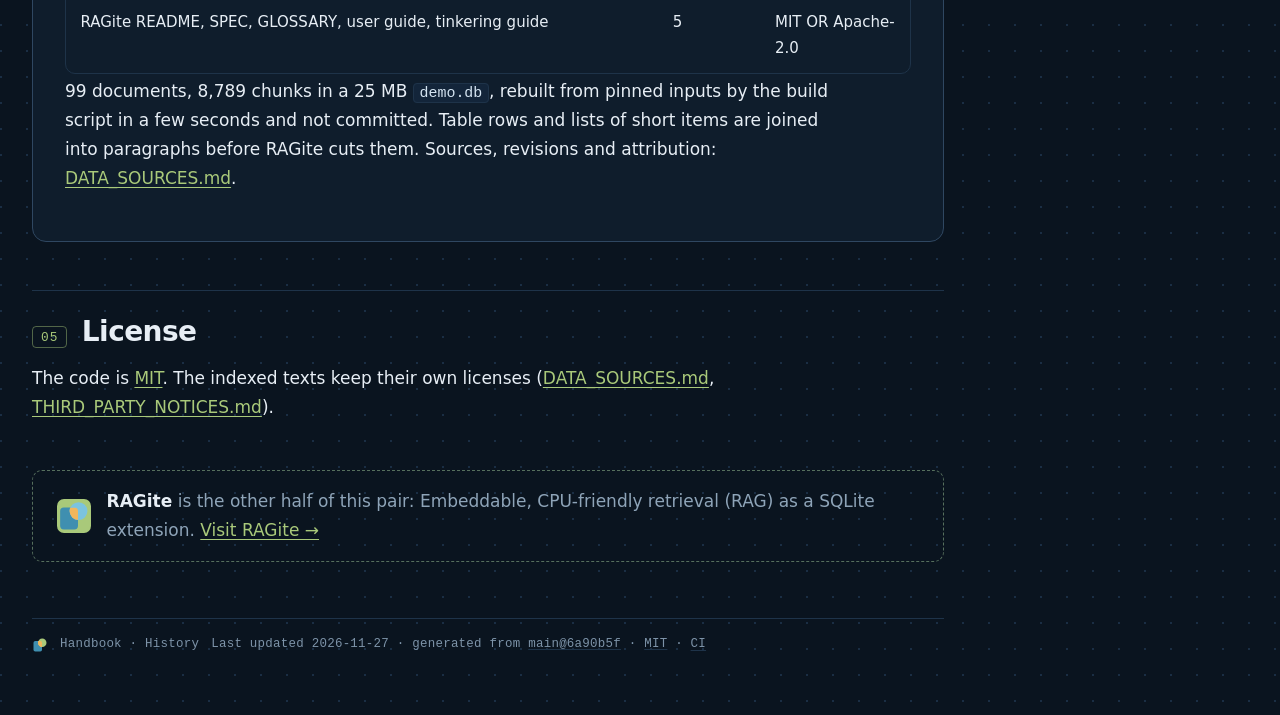
==== commit 2ba47cd3: "site: weekly update 2026-11-27 (status)" ====
--- a/index.html
+++ b/index.html
@@ -192,4 +192,4 @@
 # open http://127.0.0.1:8001/search</code></pre></section><section id="sql"><h2><span class="num">03</span>Search with SQL</h2><p>The demo uses only RAGite's public interface: the Document table, its <code>_chunks</code> companion and the <code>ragite_*</code> functions. The <code>examples/</code> folder has runnable SQL for creating a table, inserting each format, searching documents and chunks, and embedding text.</p><pre><code>SELECT i.title, c.chunk, c.score
 FROM docs_chunks c JOIN doc_info i ON i.doc_id = c.doc_id
 WHERE docs_chunks MATCH &#x27;How do I change the output mode of the sqlite3 shell?&#x27;
-LIMIT 5;</code></pre></section><section id="data"><h2><span class="num">04</span>Data</h2><div class="tbl"><table><thead><tr><th>Collection</th><th>Documents</th><th>License</th></tr></thead><tbody><tr><td>SQLite documentation 3.54.1 (subset)</td><td>74</td><td>Public domain</td></tr><tr><td>Wikipedia: SQLite, SQL, B-tree, RAG, BM25, embeddings, vector search and related topics (en, de)</td><td>20</td><td>CC BY-SA 4.0</td></tr><tr><td>RAGite README, SPEC, GLOSSARY, user guide, tinkering guide</td><td>5</td><td>MIT OR Apache-2.0</td></tr></tbody></table></div><p>99 documents, 8,789 chunks in a 25 MB <code>demo.db</code>, rebuilt from pinned inputs by the build script in a few seconds and not committed. Table rows and lists of short items are joined into paragraphs before RAGite cuts them. Sources, revisions and attribution: <a href="https://github.com/pihme/ragite-demo/blob/main/DATA_SOURCES.md">DATA_SOURCES.md</a>.</p></section><section id="license" class="plain"><h2><span class="num">05</span>License</h2><p>The code is <a href="https://github.com/pihme/ragite-demo/blob/main/LICENSE">MIT</a>. The indexed texts keep their own licenses (<a href="https://github.com/pihme/ragite-demo/blob/main/DATA_SOURCES.md">DATA_SOURCES.md</a>, <a href="https://github.com/pihme/ragite-demo/blob/main/THIRD_PARTY_NOTICES.md">THIRD_PARTY_NOTICES.md</a>).</p></section><div class="tp-pairnote"><svg class="tp-mark tp-logo" viewBox="0 0 64 64" width="34" height="34" aria-hidden="true" focusable="false"><defs><clipPath id="rg-doc-note"><path d="M13 16H33A7 7 0 0 1 40 23V51A7 7 0 0 1 33 58H13A7 7 0 0 1 6 51V23A7 7 0 0 1 13 16Z"/></clipPath></defs><path fill="var(--rg-logo-doc)" d="M13 16H33A7 7 0 0 1 40 23V51A7 7 0 0 1 33 58H13A7 7 0 0 1 6 51V23A7 7 0 0 1 13 16Z"/><path fill="var(--rg-logo-lens)" d="M24 23A17 17 0 1 0 58 23A17 17 0 1 0 24 23Z"/><path fill="var(--rg-logo-hit)" d="M24 23A17 17 0 1 0 58 23A17 17 0 1 0 24 23Z" clip-path="url(#rg-doc-note)"/></svg><span><b>RAGite</b> is the other half of this pair: Embeddable, CPU-friendly retrieval (RAG) as a SQLite extension. <a href="https://pihme.github.io/ragite/">Visit RAGite →</a></span></div><footer><svg class="tp-logo" viewBox="0 0 64 64" width="16" height="16" aria-hidden="true" focusable="false"><defs><clipPath id="rg-doc-foot"><path d="M13 16H33A7 7 0 0 1 40 23V51A7 7 0 0 1 33 58H13A7 7 0 0 1 6 51V23A7 7 0 0 1 13 16Z"/></clipPath></defs><path fill="var(--rg-logo-doc)" d="M13 16H33A7 7 0 0 1 40 23V51A7 7 0 0 1 33 58H13A7 7 0 0 1 6 51V23A7 7 0 0 1 13 16Z"/><path fill="var(--rg-logo-lens-demo)" d="M24 23A17 17 0 1 0 58 23A17 17 0 1 0 24 23Z"/><path fill="var(--rg-logo-hit)" d="M24 23A17 17 0 1 0 58 23A17 17 0 1 0 24 23Z" clip-path="url(#rg-doc-foot)"/></svg><nav class="tp-fnav"><a href="./">Handbook</a> · <a href="https://pihme.github.io/ragite/history/">History</a></nav><span>Last updated 2026-11-20 · generated from <a href="https://github.com/pihme/ragite-demo/tree/cf0b235"><code>main@cf0b235</code></a> · <a href="https://github.com/pihme/ragite-demo/blob/main/LICENSE">MIT</a> · <a class="tp-ci" href="https://github.com/pihme/ragite-demo/actions/workflows/ci.yml" title="CI workflow runs on GitHub Actions">CI</a></span></footer></main><aside class="tp-toc"><h4>On this page</h4><a href="#what"><b>01</b>What it is</a><a href="#quickstart"><b>02</b>Quickstart</a><a href="#sql"><b>03</b>Search with SQL</a><a href="#data"><b>04</b>Data</a><a href="#license"><b>05</b>License</a></aside></div></body></html>+LIMIT 5;</code></pre></section><section id="data"><h2><span class="num">04</span>Data</h2><div class="tbl"><table><thead><tr><th>Collection</th><th>Documents</th><th>License</th></tr></thead><tbody><tr><td>SQLite documentation 3.54.1 (subset)</td><td>74</td><td>Public domain</td></tr><tr><td>Wikipedia: SQLite, SQL, B-tree, RAG, BM25, embeddings, vector search and related topics (en, de)</td><td>20</td><td>CC BY-SA 4.0</td></tr><tr><td>RAGite README, SPEC, GLOSSARY, user guide, tinkering guide</td><td>5</td><td>MIT OR Apache-2.0</td></tr></tbody></table></div><p>99 documents, 8,789 chunks in a 25 MB <code>demo.db</code>, rebuilt from pinned inputs by the build script in a few seconds and not committed. Table rows and lists of short items are joined into paragraphs before RAGite cuts them. Sources, revisions and attribution: <a href="https://github.com/pihme/ragite-demo/blob/main/DATA_SOURCES.md">DATA_SOURCES.md</a>.</p></section><section id="license" class="plain"><h2><span class="num">05</span>License</h2><p>The code is <a href="https://github.com/pihme/ragite-demo/blob/main/LICENSE">MIT</a>. The indexed texts keep their own licenses (<a href="https://github.com/pihme/ragite-demo/blob/main/DATA_SOURCES.md">DATA_SOURCES.md</a>, <a href="https://github.com/pihme/ragite-demo/blob/main/THIRD_PARTY_NOTICES.md">THIRD_PARTY_NOTICES.md</a>).</p></section><div class="tp-pairnote"><svg class="tp-mark tp-logo" viewBox="0 0 64 64" width="34" height="34" aria-hidden="true" focusable="false"><defs><clipPath id="rg-doc-note"><path d="M13 16H33A7 7 0 0 1 40 23V51A7 7 0 0 1 33 58H13A7 7 0 0 1 6 51V23A7 7 0 0 1 13 16Z"/></clipPath></defs><path fill="var(--rg-logo-doc)" d="M13 16H33A7 7 0 0 1 40 23V51A7 7 0 0 1 33 58H13A7 7 0 0 1 6 51V23A7 7 0 0 1 13 16Z"/><path fill="var(--rg-logo-lens)" d="M24 23A17 17 0 1 0 58 23A17 17 0 1 0 24 23Z"/><path fill="var(--rg-logo-hit)" d="M24 23A17 17 0 1 0 58 23A17 17 0 1 0 24 23Z" clip-path="url(#rg-doc-note)"/></svg><span><b>RAGite</b> is the other half of this pair: Embeddable, CPU-friendly retrieval (RAG) as a SQLite extension. <a href="https://pihme.github.io/ragite/">Visit RAGite →</a></span></div><footer><svg class="tp-logo" viewBox="0 0 64 64" width="16" height="16" aria-hidden="true" focusable="false"><defs><clipPath id="rg-doc-foot"><path d="M13 16H33A7 7 0 0 1 40 23V51A7 7 0 0 1 33 58H13A7 7 0 0 1 6 51V23A7 7 0 0 1 13 16Z"/></clipPath></defs><path fill="var(--rg-logo-doc)" d="M13 16H33A7 7 0 0 1 40 23V51A7 7 0 0 1 33 58H13A7 7 0 0 1 6 51V23A7 7 0 0 1 13 16Z"/><path fill="var(--rg-logo-lens-demo)" d="M24 23A17 17 0 1 0 58 23A17 17 0 1 0 24 23Z"/><path fill="var(--rg-logo-hit)" d="M24 23A17 17 0 1 0 58 23A17 17 0 1 0 24 23Z" clip-path="url(#rg-doc-foot)"/></svg><nav class="tp-fnav"><a href="./">Handbook</a> · <a href="https://pihme.github.io/ragite/history/">History</a></nav><span>Last updated 2026-11-27 · generated from <a href="https://github.com/pihme/ragite-demo/tree/6a90b5f"><code>main@6a90b5f</code></a> · <a href="https://github.com/pihme/ragite-demo/blob/main/LICENSE">MIT</a> · <a class="tp-ci" href="https://github.com/pihme/ragite-demo/actions/workflows/ci.yml" title="CI workflow runs on GitHub Actions">CI</a></span></footer></main><aside class="tp-toc"><h4>On this page</h4><a href="#what"><b>01</b>What it is</a><a href="#quickstart"><b>02</b>Quickstart</a><a href="#sql"><b>03</b>Search with SQL</a><a href="#data"><b>04</b>Data</a><a href="#license"><b>05</b>License</a></aside></div></body></html>
